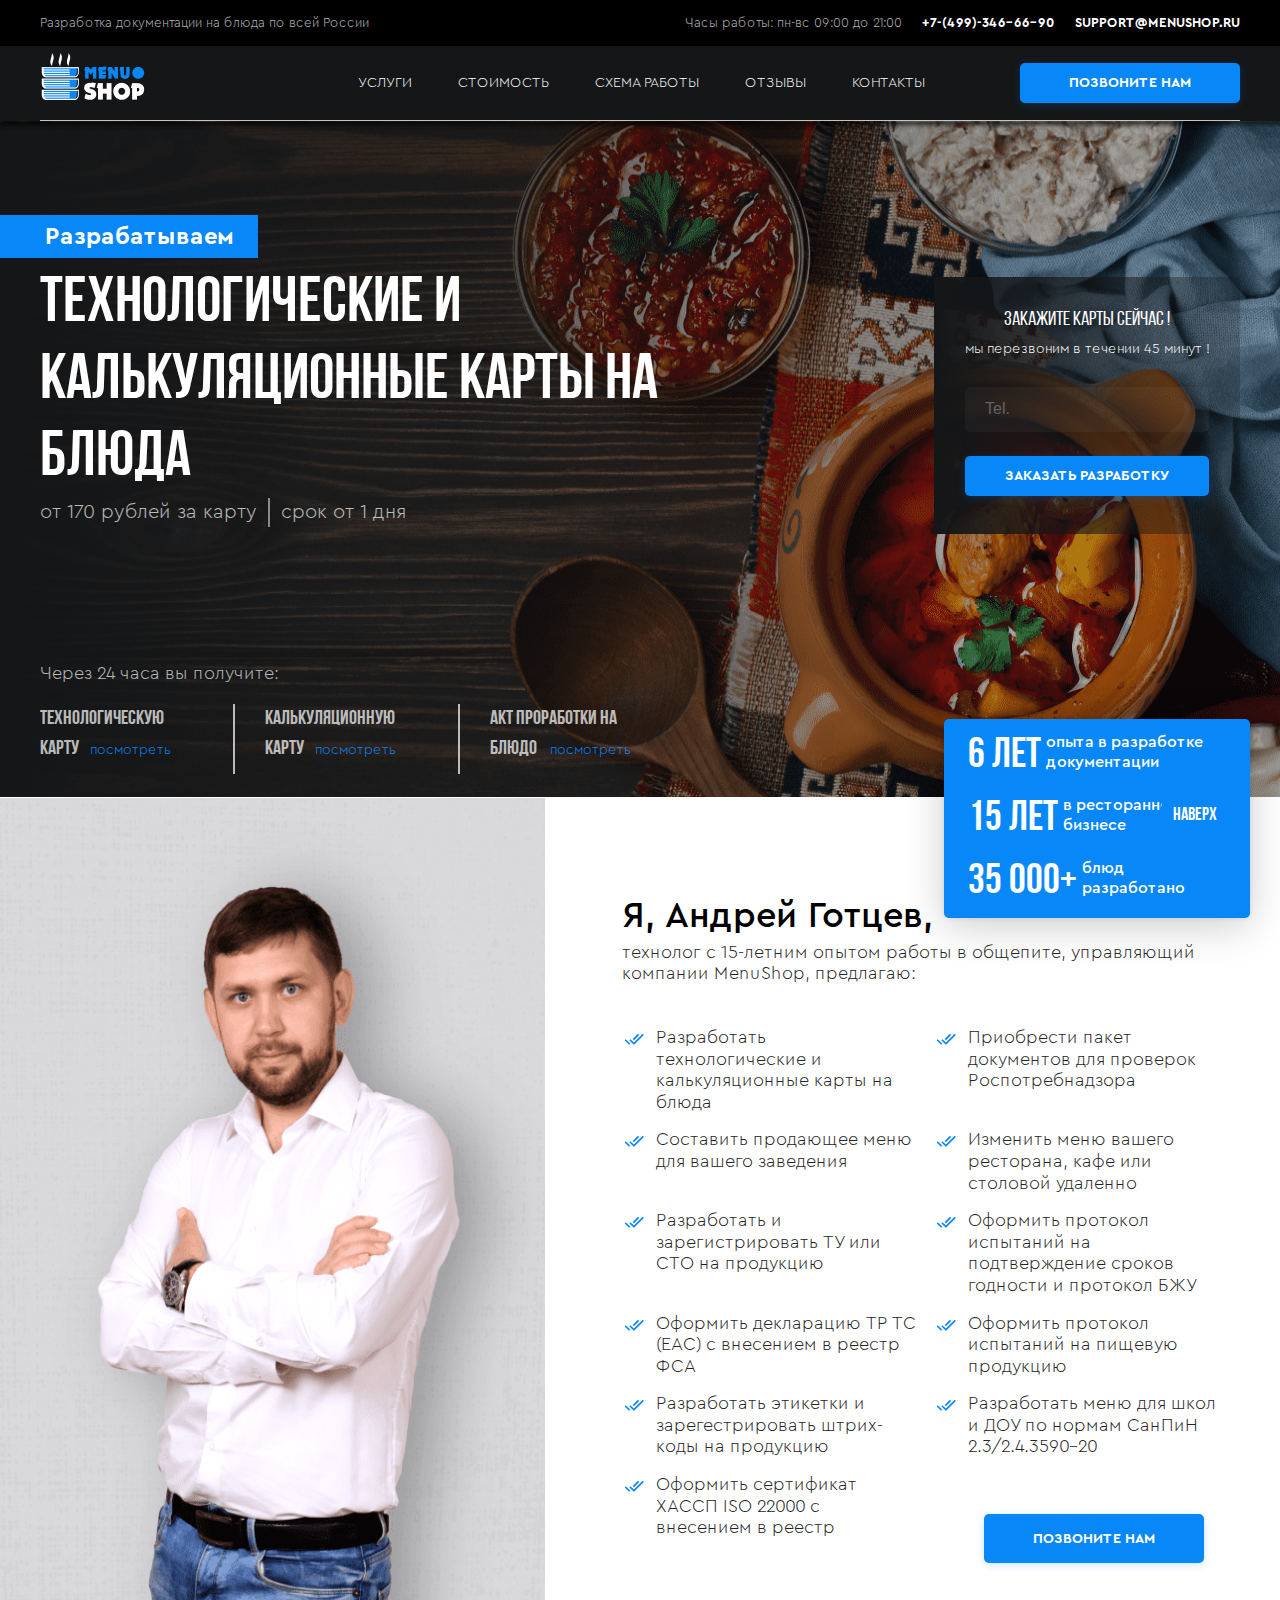
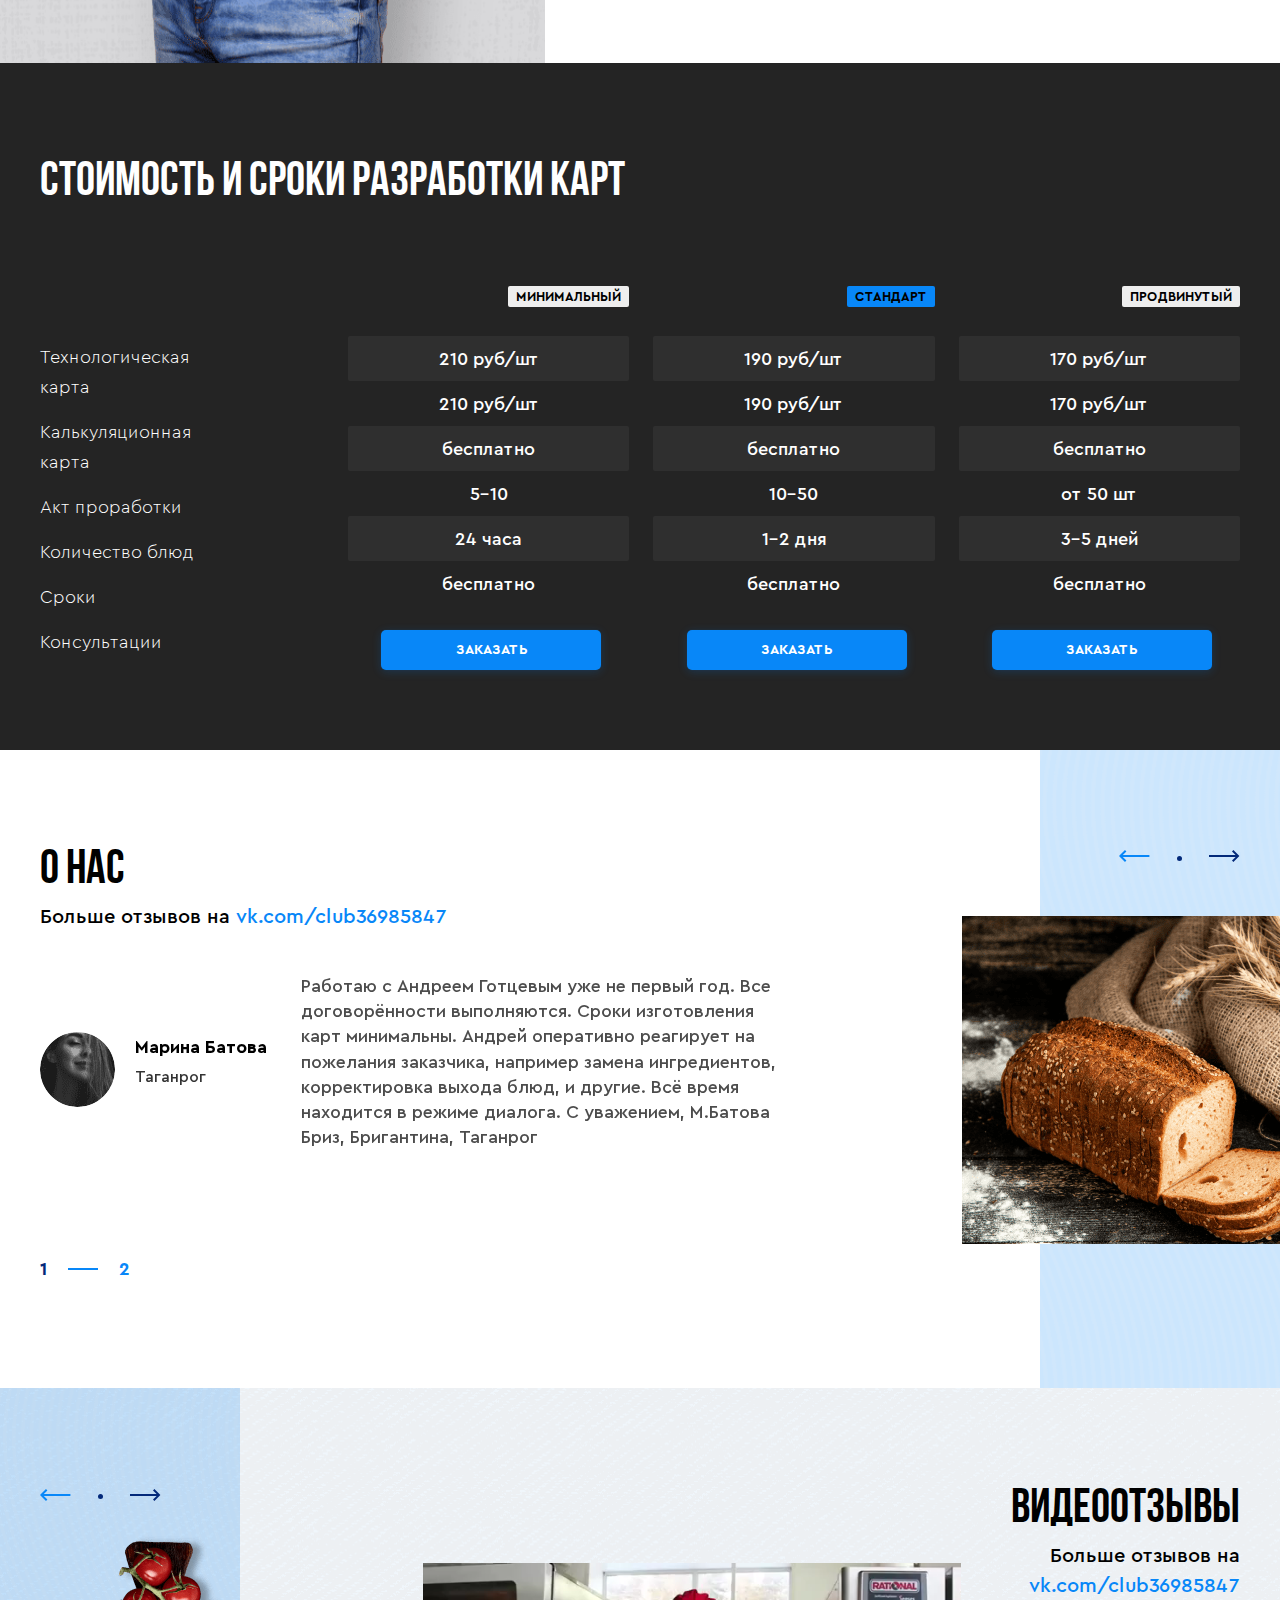
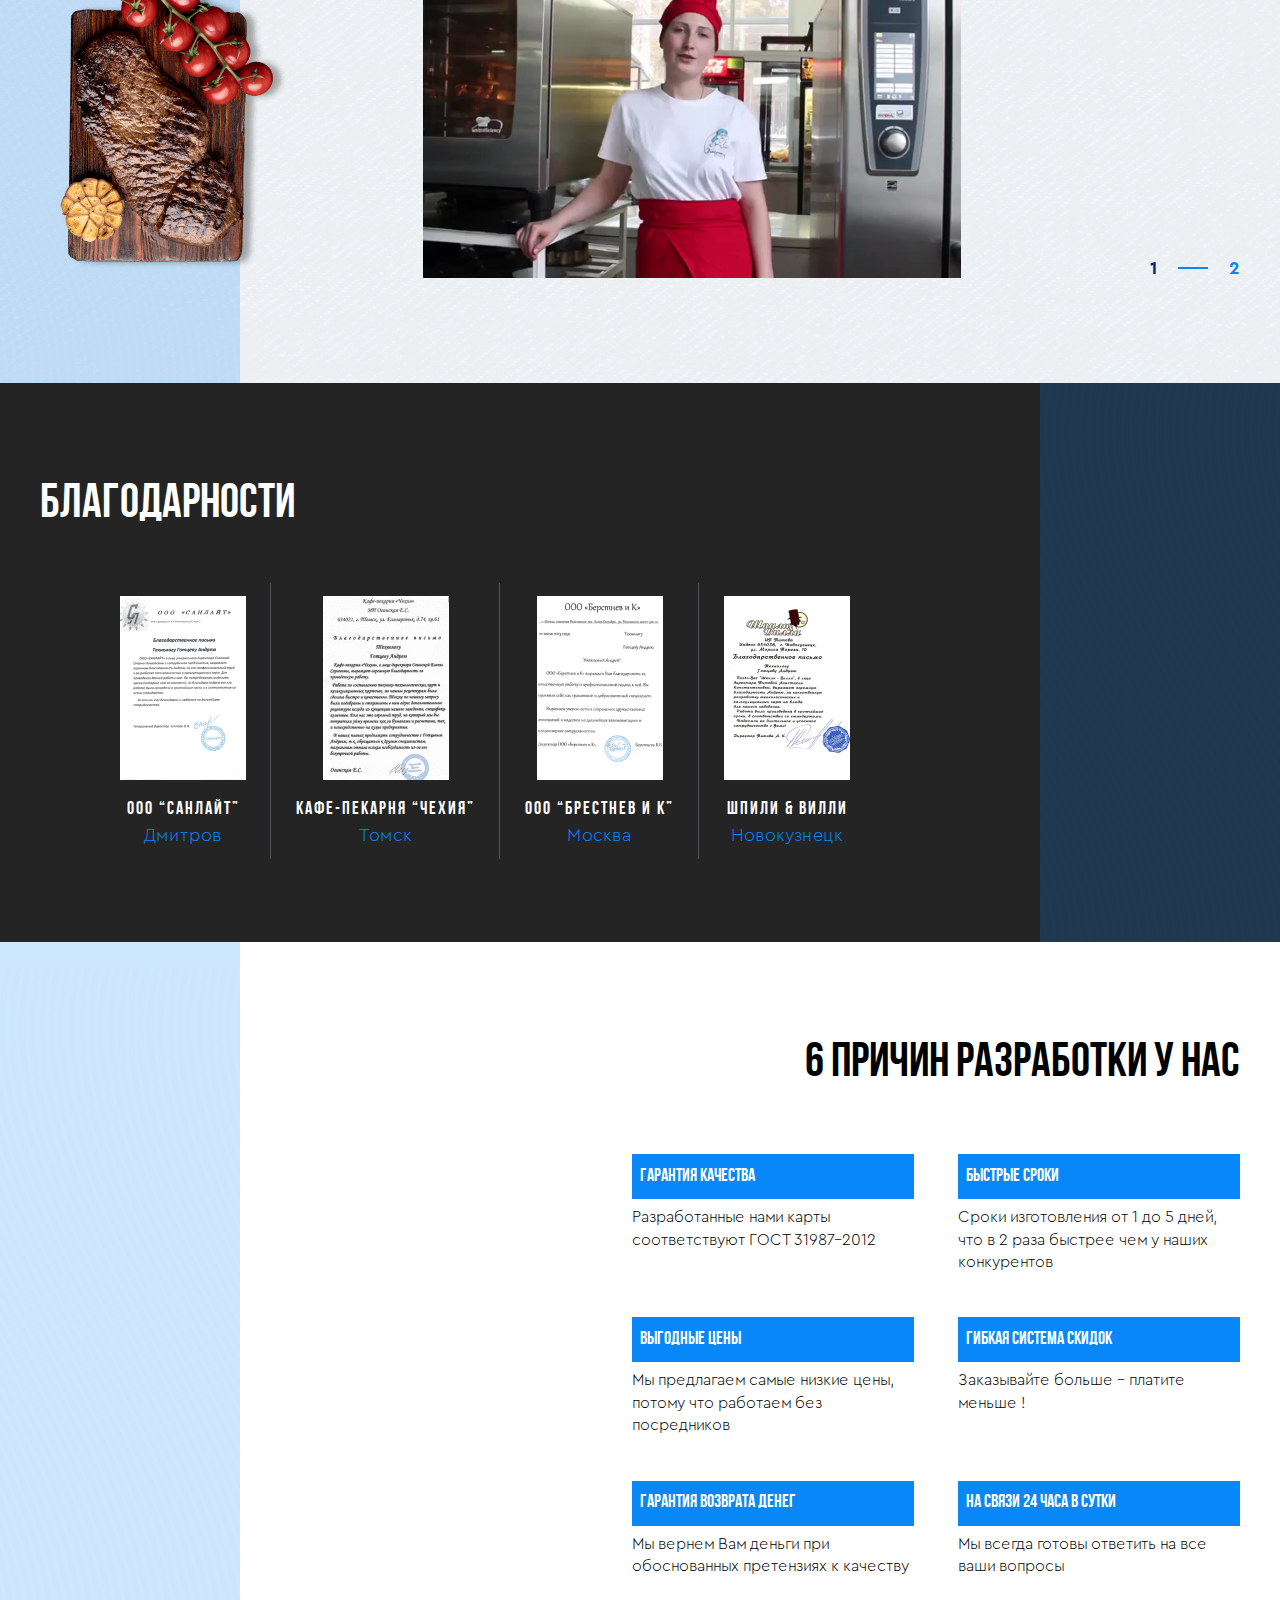
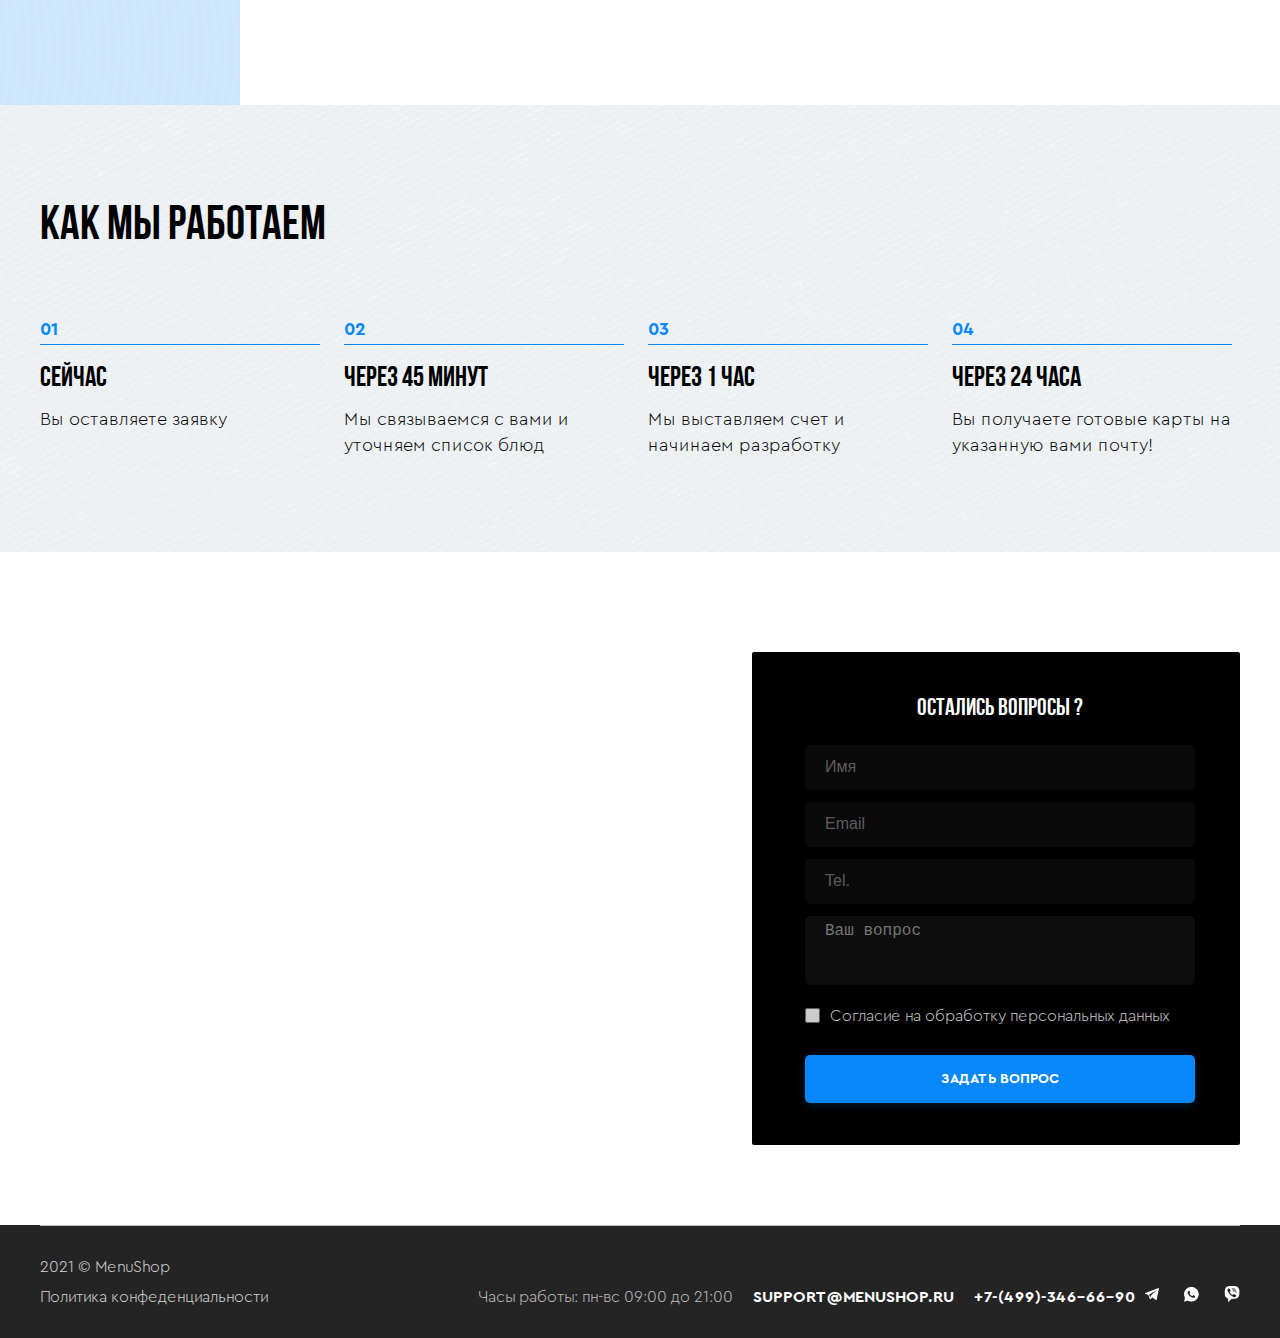
==== index.html @ faefe536 "dops_+6" ====
<!DOCTYPE html>
<html>

<head>
  <meta charset="UTF-8">
  <meta name="format-detection" content="telephone=no">
  <meta name="apple-mobile-web-app-capable" content="yes">
  <meta name="apple-mobile-web-app-status-bar-style" content="black">
  <meta name="viewport" content="width=device-width, initial-scale=1, viewport-fit=cover">
  <meta http-equiv="X-UA-Compatible" content="ie=edge">
  <meta http-equiv="Content-type" content="text/html;charset=UTF-8">
  <meta name="description" content="Закажите разработку технологических и калькуляционных карт на блюда. От 170 рублей за карту. Срок от 1 дня.">
  <meta name="keywords" content="технологические карты блюд, калькуляционные карты блюд, акт контрольной проработки блюда">
  <meta name="generator" content="2015.0.2.310">
  <link rel="shortcut icon" href="img/разработка-технологических-и-калькуляционных-карт-на-блюда-по-всей-россии-favicon.ico">
  <title>Разработка технологических и калькуляционных карт на блюда по всей России</title>
  <link rel="stylesheet" href="css/libs.css">
  <link rel="stylesheet" href="css/style.css">
  <title></title>
</head>

<body>
  <header id="top">
    <div class="header-top">
      <div class="container">
        <div class="header-top__item">
          <p>Разработка документации на блюда по всей России</p>
        </div>
        <div class="header-top__item">
          <p class="dops">Часы работы: <span>пн-вс 09:00 до 21:00</span>
          </p>
          <a class="tell" href="tel:+74993466690">+7-(499)-346-66-90</a>
          <a class="mail" href="mailto:support@menushop.ru">support@menushop.ru</a>
        </div>
      </div>
    </div>
    <div class="header-bottom">
      <div class="container">
        <a class="logo" href="index.html">
          <img src="img/1440/logo.png" alt="">
        </a>
        <div class="header__menu">
          <input type="checkbox" id="menu-bar">
          <label class="main-menu-btn-icon" for="menu-bar"></label>
          <nav class="navbar">
            <ul>
              <li>
                <a href="#services">услуги</a>
              </li>
              <li>
                <a href="#stoimost">стоимость</a>
              </li>
              <li>
                <a href="#shema_raboti">схема работы</a>
              </li>
              <li>
                <a href="#otziv">отзывы</a>
              </li>
              <li>
                <a href="#contact">контакты</a>
              </li>
            </ul>
          </nav>
        </div>
        <p class="dops-mobile">Часы работы: <span>пн-вс 09:00 до 21:00</span>
        </p>
        <a class="btn" href="#text-popup_1" id="pop_1">позвоните нам</a>
      </div>
    </div>
  </header>
  <main class="page-container">
    <a class="btn-top" href="#top">Наверх</a>
    <div class="white-popup mfp-hide" id="text-popup_1">
      <h2>МЫ скоро СВЯЖЕМСЯ В ВАМИ ПО ВАШЕМУ ЗАКАЗУ</h2>
      <form method="post" id="ajax_form" action="">
        <input type="text" placeholder="Имя" required name="name">
        <input type="text" placeholder="Email" required name="email">
        <input type="text" placeholder="Tel." required name="tell">
        <div class="round">
          <input type="checkbox" id="checkbox_1" required />
          <label for="checkbox_1">Согласие на обработку персональных данных</label>
        </div>
        <button class="btn-mail" id="pop_6" href="#text-popup_2" type="submit">Подтвердить заказ</button>
        <div id="result_form"></div> 
      </form>
    </div>
    <div class="white-popup mfp-hide" id="text-popup_2">
      <h2>СПАСИБО ЗА ВАШУ ЗАЯВКУ!</h2>
    </div>
    <section class="main">
      <img class="absol desk" loading="lazy" src="img/1440/BG_main_banner_1.png" alt="">
      <img class="absol desk_1" loading="lazy" src="img/1280/BG main banner.png" alt="">
      <img class="absol ipad" loading="lazy" src="img/1000/BG main banner.png" alt="">
      <img class="absol ipad_1" loading="lazy" src="img/768/BG main banner.png" alt="">
      <img class="absol mob" loading="lazy" src="img/410/BG main banner.png" alt="">
      <img class="absol mob_1" loading="lazy" src="img/320/BG main banner.png" alt="">
      <div class="dop-block--absol">
        <p>6 лет<span>опыта в разработке
            <br>документации
          </span>
        </p>
        <p>15 лет<span>в ресторанном
            <br>бизнесе
          </span>
        </p>
        <p>35 000+<span>блюд
            <br>разработано
          </span>
        </p>
      </div>
      <a class="btn btn-absol" href="#text-popup_1" id="pop_7">Заказать карты</a>
      <div class="dop-title">Разрабатываем</div>
      <div class="container">
        <div class="flex">
          <div class="flex__item-one">
            <h1>Технологические и калькуляционные карты на блюда</h1>
            <p>от 170 рублей за карту<span></span>срок от 1 дня</p>
          </div>
          <div class="flex__item-two">
            <h4>Закажите карты сейчас !</h4>
            <p>мы перезвоним в течении 45 минут !</p>
            <form action="" id="pop_form">
              <input type="text" placeholder="Tel." name="tell">
              <button class="btn" type="submit">ЗАКАЗАТЬ РАЗРАБОТКУ</button>
            </form>
          </div>
        </div>
        <div class="main-block">
          <p>Через 24 часа вы получите:</p>
          <div class="flex">
            <div class="flex__item">
              <h3>Технологическую карту</h3>
              <a href="#">посмотреть</a>
            </div>
            <div class="flex__item">
              <h3>Калькуляционную карту</h3>
              <a href="#">посмотреть</a>
            </div>
            <div class="flex__item">
              <h3>Акт проработки на блюдо</h3>
              <a href="#">посмотреть</a>
            </div>
          </div>
        </div>
      </div>
    </section>
    <section class="people">
      <img class="desk" loading="lazy" src="img/1440/image_andrey.png" alt="">
      <img class="desk_1" loading="lazy" src="img/1280/image andrey.png" alt="">
      <img class="ipad" loading="lazy" src="img/1000/image andrey.png" alt="">
      <img class="ipad_1" loading="lazy" src="img/768/image andrey.png" alt="">
      <img class="mob" loading="lazy" src="img/410/andrey.png" alt="">
      <img class="mob_1" loading="lazy" src="img/320/andrey.png" alt="">
      <div class="people__block">
        <h2>Я, Андрей Готцев,</h2>
        <p>технолог с 15-летним опытом работы в общепите, управляющий компании MenuShop, предлагаю:</p>
        <div class="people__wrap">
          <p>
            <svg width="24" height="24" viewBox="0 0 24 24" fill="none" xmlns="http://www.w3.org/2000/svg">
              <path d="M16.6363 7.25342C16.3082 6.92535 15.7783 6.92535 15.4502 7.25342L10.7059 11.9977L11.892 13.1838L16.6363 8.43109C16.956 8.11143 16.956 7.57307 16.6363 7.25342ZM20.203 7.24501L11.892 15.556L8.96464 12.637C8.63658 12.309 8.10663 12.309 7.77856 12.637C7.4505 12.9651 7.4505 13.4951 7.77856 13.8231L11.2947 17.3393C11.6228 17.6674 12.1528 17.6674 12.4808 17.3393L21.389 8.4395C21.7171 8.11143 21.7171 7.58148 21.389 7.25342H21.3806C21.061 6.91694 20.531 6.91694 20.203 7.24501ZM3.02583 13.8315L6.54201 17.3477C6.87008 17.6758 7.40003 17.6758 7.72809 17.3477L8.31693 16.7589L4.21191 12.637C3.88385 12.309 3.3539 12.309 3.02583 12.637C2.69777 12.9651 2.69777 13.5035 3.02583 13.8315Z" fill="#0887F8" />
            </svg> Разработать технологические и калькуляционные карты на блюда
          </p>
          <p>
            <svg width="24" height="24" viewBox="0 0 24 24" fill="none" xmlns="http://www.w3.org/2000/svg">
              <path d="M16.6363 7.25342C16.3082 6.92535 15.7783 6.92535 15.4502 7.25342L10.7059 11.9977L11.892 13.1838L16.6363 8.43109C16.956 8.11143 16.956 7.57307 16.6363 7.25342ZM20.203 7.24501L11.892 15.556L8.96464 12.637C8.63658 12.309 8.10663 12.309 7.77856 12.637C7.4505 12.9651 7.4505 13.4951 7.77856 13.8231L11.2947 17.3393C11.6228 17.6674 12.1528 17.6674 12.4808 17.3393L21.389 8.4395C21.7171 8.11143 21.7171 7.58148 21.389 7.25342H21.3806C21.061 6.91694 20.531 6.91694 20.203 7.24501ZM3.02583 13.8315L6.54201 17.3477C6.87008 17.6758 7.40003 17.6758 7.72809 17.3477L8.31693 16.7589L4.21191 12.637C3.88385 12.309 3.3539 12.309 3.02583 12.637C2.69777 12.9651 2.69777 13.5035 3.02583 13.8315Z" fill="#0887F8" />
            </svg> Приобрести пакет документов для проверок Роспотребнадзора
          </p>
          <p>
            <svg width="24" height="24" viewBox="0 0 24 24" fill="none" xmlns="http://www.w3.org/2000/svg">
              <path d="M16.6363 7.25342C16.3082 6.92535 15.7783 6.92535 15.4502 7.25342L10.7059 11.9977L11.892 13.1838L16.6363 8.43109C16.956 8.11143 16.956 7.57307 16.6363 7.25342ZM20.203 7.24501L11.892 15.556L8.96464 12.637C8.63658 12.309 8.10663 12.309 7.77856 12.637C7.4505 12.9651 7.4505 13.4951 7.77856 13.8231L11.2947 17.3393C11.6228 17.6674 12.1528 17.6674 12.4808 17.3393L21.389 8.4395C21.7171 8.11143 21.7171 7.58148 21.389 7.25342H21.3806C21.061 6.91694 20.531 6.91694 20.203 7.24501ZM3.02583 13.8315L6.54201 17.3477C6.87008 17.6758 7.40003 17.6758 7.72809 17.3477L8.31693 16.7589L4.21191 12.637C3.88385 12.309 3.3539 12.309 3.02583 12.637C2.69777 12.9651 2.69777 13.5035 3.02583 13.8315Z" fill="#0887F8" />
            </svg> Составить продающее меню для вашего заведения
          </p>
          <p>
            <svg width="24" height="24" viewBox="0 0 24 24" fill="none" xmlns="http://www.w3.org/2000/svg">
              <path d="M16.6363 7.25342C16.3082 6.92535 15.7783 6.92535 15.4502 7.25342L10.7059 11.9977L11.892 13.1838L16.6363 8.43109C16.956 8.11143 16.956 7.57307 16.6363 7.25342ZM20.203 7.24501L11.892 15.556L8.96464 12.637C8.63658 12.309 8.10663 12.309 7.77856 12.637C7.4505 12.9651 7.4505 13.4951 7.77856 13.8231L11.2947 17.3393C11.6228 17.6674 12.1528 17.6674 12.4808 17.3393L21.389 8.4395C21.7171 8.11143 21.7171 7.58148 21.389 7.25342H21.3806C21.061 6.91694 20.531 6.91694 20.203 7.24501ZM3.02583 13.8315L6.54201 17.3477C6.87008 17.6758 7.40003 17.6758 7.72809 17.3477L8.31693 16.7589L4.21191 12.637C3.88385 12.309 3.3539 12.309 3.02583 12.637C2.69777 12.9651 2.69777 13.5035 3.02583 13.8315Z" fill="#0887F8" />
            </svg> Изменить меню вашего ресторана, кафе или столовой удаленно
          </p>
          <p>
            <svg width="24" height="24" viewBox="0 0 24 24" fill="none" xmlns="http://www.w3.org/2000/svg">
              <path d="M16.6363 7.25342C16.3082 6.92535 15.7783 6.92535 15.4502 7.25342L10.7059 11.9977L11.892 13.1838L16.6363 8.43109C16.956 8.11143 16.956 7.57307 16.6363 7.25342ZM20.203 7.24501L11.892 15.556L8.96464 12.637C8.63658 12.309 8.10663 12.309 7.77856 12.637C7.4505 12.9651 7.4505 13.4951 7.77856 13.8231L11.2947 17.3393C11.6228 17.6674 12.1528 17.6674 12.4808 17.3393L21.389 8.4395C21.7171 8.11143 21.7171 7.58148 21.389 7.25342H21.3806C21.061 6.91694 20.531 6.91694 20.203 7.24501ZM3.02583 13.8315L6.54201 17.3477C6.87008 17.6758 7.40003 17.6758 7.72809 17.3477L8.31693 16.7589L4.21191 12.637C3.88385 12.309 3.3539 12.309 3.02583 12.637C2.69777 12.9651 2.69777 13.5035 3.02583 13.8315Z" fill="#0887F8" />
            </svg> Разработать и зарегистрировать ТУ или СТО на продукцию
          </p>
          <p>
            <svg width="24" height="24" viewBox="0 0 24 24" fill="none" xmlns="http://www.w3.org/2000/svg">
              <path d="M16.6363 7.25342C16.3082 6.92535 15.7783 6.92535 15.4502 7.25342L10.7059 11.9977L11.892 13.1838L16.6363 8.43109C16.956 8.11143 16.956 7.57307 16.6363 7.25342ZM20.203 7.24501L11.892 15.556L8.96464 12.637C8.63658 12.309 8.10663 12.309 7.77856 12.637C7.4505 12.9651 7.4505 13.4951 7.77856 13.8231L11.2947 17.3393C11.6228 17.6674 12.1528 17.6674 12.4808 17.3393L21.389 8.4395C21.7171 8.11143 21.7171 7.58148 21.389 7.25342H21.3806C21.061 6.91694 20.531 6.91694 20.203 7.24501ZM3.02583 13.8315L6.54201 17.3477C6.87008 17.6758 7.40003 17.6758 7.72809 17.3477L8.31693 16.7589L4.21191 12.637C3.88385 12.309 3.3539 12.309 3.02583 12.637C2.69777 12.9651 2.69777 13.5035 3.02583 13.8315Z" fill="#0887F8" />
            </svg> Оформить протокол испытаний на подтверждение сроков годности и протокол БЖУ
          </p>
          <p>
            <svg width="24" height="24" viewBox="0 0 24 24" fill="none" xmlns="http://www.w3.org/2000/svg">
              <path d="M16.6363 7.25342C16.3082 6.92535 15.7783 6.92535 15.4502 7.25342L10.7059 11.9977L11.892 13.1838L16.6363 8.43109C16.956 8.11143 16.956 7.57307 16.6363 7.25342ZM20.203 7.24501L11.892 15.556L8.96464 12.637C8.63658 12.309 8.10663 12.309 7.77856 12.637C7.4505 12.9651 7.4505 13.4951 7.77856 13.8231L11.2947 17.3393C11.6228 17.6674 12.1528 17.6674 12.4808 17.3393L21.389 8.4395C21.7171 8.11143 21.7171 7.58148 21.389 7.25342H21.3806C21.061 6.91694 20.531 6.91694 20.203 7.24501ZM3.02583 13.8315L6.54201 17.3477C6.87008 17.6758 7.40003 17.6758 7.72809 17.3477L8.31693 16.7589L4.21191 12.637C3.88385 12.309 3.3539 12.309 3.02583 12.637C2.69777 12.9651 2.69777 13.5035 3.02583 13.8315Z" fill="#0887F8" />
            </svg> Оформить декларацию ТР ТС (ЕАС) с внесением в реестр ФСА
          </p>
          <p>
            <svg width="24" height="24" viewBox="0 0 24 24" fill="none" xmlns="http://www.w3.org/2000/svg">
              <path d="M16.6363 7.25342C16.3082 6.92535 15.7783 6.92535 15.4502 7.25342L10.7059 11.9977L11.892 13.1838L16.6363 8.43109C16.956 8.11143 16.956 7.57307 16.6363 7.25342ZM20.203 7.24501L11.892 15.556L8.96464 12.637C8.63658 12.309 8.10663 12.309 7.77856 12.637C7.4505 12.9651 7.4505 13.4951 7.77856 13.8231L11.2947 17.3393C11.6228 17.6674 12.1528 17.6674 12.4808 17.3393L21.389 8.4395C21.7171 8.11143 21.7171 7.58148 21.389 7.25342H21.3806C21.061 6.91694 20.531 6.91694 20.203 7.24501ZM3.02583 13.8315L6.54201 17.3477C6.87008 17.6758 7.40003 17.6758 7.72809 17.3477L8.31693 16.7589L4.21191 12.637C3.88385 12.309 3.3539 12.309 3.02583 12.637C2.69777 12.9651 2.69777 13.5035 3.02583 13.8315Z" fill="#0887F8" />
            </svg> Оформить протокол испытаний на пищевую продукцию
          </p>
          <p>
            <svg width="24" height="24" viewBox="0 0 24 24" fill="none" xmlns="http://www.w3.org/2000/svg">
              <path d="M16.6363 7.25342C16.3082 6.92535 15.7783 6.92535 15.4502 7.25342L10.7059 11.9977L11.892 13.1838L16.6363 8.43109C16.956 8.11143 16.956 7.57307 16.6363 7.25342ZM20.203 7.24501L11.892 15.556L8.96464 12.637C8.63658 12.309 8.10663 12.309 7.77856 12.637C7.4505 12.9651 7.4505 13.4951 7.77856 13.8231L11.2947 17.3393C11.6228 17.6674 12.1528 17.6674 12.4808 17.3393L21.389 8.4395C21.7171 8.11143 21.7171 7.58148 21.389 7.25342H21.3806C21.061 6.91694 20.531 6.91694 20.203 7.24501ZM3.02583 13.8315L6.54201 17.3477C6.87008 17.6758 7.40003 17.6758 7.72809 17.3477L8.31693 16.7589L4.21191 12.637C3.88385 12.309 3.3539 12.309 3.02583 12.637C2.69777 12.9651 2.69777 13.5035 3.02583 13.8315Z" fill="#0887F8" />
            </svg> Разработать этикетки и зарегестрировать штрих-коды на продукцию
          </p>
          <p>
            <svg width="24" height="24" viewBox="0 0 24 24" fill="none" xmlns="http://www.w3.org/2000/svg">
              <path d="M16.6363 7.25342C16.3082 6.92535 15.7783 6.92535 15.4502 7.25342L10.7059 11.9977L11.892 13.1838L16.6363 8.43109C16.956 8.11143 16.956 7.57307 16.6363 7.25342ZM20.203 7.24501L11.892 15.556L8.96464 12.637C8.63658 12.309 8.10663 12.309 7.77856 12.637C7.4505 12.9651 7.4505 13.4951 7.77856 13.8231L11.2947 17.3393C11.6228 17.6674 12.1528 17.6674 12.4808 17.3393L21.389 8.4395C21.7171 8.11143 21.7171 7.58148 21.389 7.25342H21.3806C21.061 6.91694 20.531 6.91694 20.203 7.24501ZM3.02583 13.8315L6.54201 17.3477C6.87008 17.6758 7.40003 17.6758 7.72809 17.3477L8.31693 16.7589L4.21191 12.637C3.88385 12.309 3.3539 12.309 3.02583 12.637C2.69777 12.9651 2.69777 13.5035 3.02583 13.8315Z" fill="#0887F8" />
            </svg> Разработать меню для школ и ДОУ по нормам СанПиН 2.3/2.4.3590-20
          </p>
          <p>
            <svg width="24" height="24" viewBox="0 0 24 24" fill="none" xmlns="http://www.w3.org/2000/svg">
              <path d="M16.6363 7.25342C16.3082 6.92535 15.7783 6.92535 15.4502 7.25342L10.7059 11.9977L11.892 13.1838L16.6363 8.43109C16.956 8.11143 16.956 7.57307 16.6363 7.25342ZM20.203 7.24501L11.892 15.556L8.96464 12.637C8.63658 12.309 8.10663 12.309 7.77856 12.637C7.4505 12.9651 7.4505 13.4951 7.77856 13.8231L11.2947 17.3393C11.6228 17.6674 12.1528 17.6674 12.4808 17.3393L21.389 8.4395C21.7171 8.11143 21.7171 7.58148 21.389 7.25342H21.3806C21.061 6.91694 20.531 6.91694 20.203 7.24501ZM3.02583 13.8315L6.54201 17.3477C6.87008 17.6758 7.40003 17.6758 7.72809 17.3477L8.31693 16.7589L4.21191 12.637C3.88385 12.309 3.3539 12.309 3.02583 12.637C2.69777 12.9651 2.69777 13.5035 3.02583 13.8315Z" fill="#0887F8" />
            </svg> Оформить сертификат ХАССП ISO 22000 с внесением в реестр
          </p>
          <a class="btn" href="#text-popup_1" id="pop_2">позвоните нам</a>
        </div>
      </div>
    </section>
    <section class="price" id="stoimost">
      <div class="container">
        <h2>Стоимость и сроки разработки карт</h2>
        <div class="price-block">
          <div class="price-block__item">
            <p>Технологическая карта</p>
            <p>Калькуляционная карта</p>
            <p>Акт проработки</p>
            <p>Количество блюд</p>
            <p>Сроки</p>
            <p>Консультации</p>
          </div>
          <div class="flex">
            <div class="flex__item">
              <span>минимальный</span>
              <p>210 руб/шт</p>
              <p>210 руб/шт</p>
              <p>бесплатно</p>
              <p>5-10</p>
              <p>24 часа</p>
              <p>бесплатно</p>
              <a class="btn" href="#text-popup_1" id="pop_3">заказать</a>
            </div>
            <div class="flex__item">
              <span>стандарт</span>
              <p>190 руб/шт</p>
              <p>190 руб/шт</p>
              <p>бесплатно</p>
              <p>10-50</p>
              <p>1-2 дня</p>
              <p>бесплатно</p>
              <a class="btn" href="#text-popup_1" id="pop_4">заказать</a>
            </div>
            <div class="flex__item">
              <span>продвинутый</span>
              <p>170 руб/шт</p>
              <p>170 руб/шт</p>
              <p>бесплатно</p>
              <p>от 50 шт</p>
              <p>3-5 дней</p>
              <p>бесплатно</p>
              <a class="btn" href="#text-popup_1" id="pop_5">заказать</a>
            </div>
          </div>
          <div class="slick-three mobile-slider">
            <div class="flex__item">
              <span>минимальный</span>
              <p>210 руб/шт</p>
              <p>210 руб/шт</p>
              <p>бесплатно</p>
              <p>5-10</p>
              <p>24 часа</p>
              <p>бесплатно</p>
              <a class="btn" href="#text-popup_1" id="pop_8">заказать</a>
            </div>
            <div class="flex__item">
              <span>стандарт</span>
              <p>190 руб/шт</p>
              <p>190 руб/шт</p>
              <p>бесплатно</p>
              <p>10-50</p>
              <p>1-2 дня</p>
              <p>бесплатно</p>
              <a class="btn" href="#text-popup_1" id="pop_9">заказать</a>
            </div>
            <div class="flex__item">
              <span>продвинутый</span>
              <p>170 руб/шт</p>
              <p>170 руб/шт</p>
              <p>бесплатно</p>
              <p>от 50 шт</p>
              <p>3-5 дней</p>
              <p>бесплатно</p>
              <a class="btn" href="#text-popup_1" id="pop_10">заказать</a>
            </div>
          </div>
          <div class="slick-arrow--slick-three">
            <div class="arrow_prev--3">
              <svg width="31" height="12" viewBox="0 0 31 12" fill="none" xmlns="http://www.w3.org/2000/svg">
                <path fill-rule="evenodd" clip-rule="evenodd" d="M7.3999 1.4L5.9999 0L-9.72748e-05 6L5.9999 12L7.3999 10.6L3.7999 7H30.3999V5H3.7999L7.3999 1.4Z" fill="#0887F8" />
              </svg>
            </div>
            <div class="cirle"></div>
            <div class="arrow_next--3">
              <svg width="31" height="12" viewBox="0 0 31 12" fill="none" xmlns="http://www.w3.org/2000/svg">
                <path fill-rule="evenodd" clip-rule="evenodd" d="M23 1.4L24.4 0L30.4 6L24.4 12L23 10.6L26.6 7H0V5H26.6L23 1.4Z" fill="#03297A" />
              </svg>
            </div>
          </div>
        </div>
      </div>
    </section>
    <section class="us" id="otziv">
      <div class="us-absol__block"></div>
      <img class="absol desk" loading="lazy" src="img/1440/white-bread-sliced-bread-with-seeds-wheat-and-flour-on-table 1.png" alt="">
      <img class="absol desk_1" loading="lazy" src="img/1280/white-bread-sliced-bread-with-seeds-wheat-and-flour-on-table 1.png" alt="">
      <img class="absol ipad" loading="lazy" src="img/1000/white-bread-sliced-bread-with-seeds-wheat-and-flour-on-table 1.png" alt="">
      <img class="absol ipad_1" loading="lazy" src="img/768/white-bread-sliced-bread-with-seeds-wheat-and-flour-on-table 1.png" alt="">
      <img class="absol mob" loading="lazy" src="img/410/white-bread-sliced-bread-with-seeds-wheat-and-flour-on-table 1.png" alt="">
      <img class="absol mob_1" loading="lazy" src="img/320/white-bread-sliced-bread-with-seeds-wheat-and-flour-on-table 1.png" alt="">
      <div class="container">
        <h2>О нас</h2>
        <p>Больше отзывов на <a href="https://vk.com/club36985847" target="_blank">vk.com/club36985847</a>
        </p>
        <div class="slick-one">
          <div class="slide">
            <div class="dop__block">
              <img src="img/1440/rews.png" alt="">
              <div class="block__text">
                <h5>Марина Батова</h5>
                <p>Таганрог</p>
              </div>
            </div>
            <p>Работаю с Андреем Готцевым уже не первый год. Все договорённости выполняются. Сроки изготовления карт минимальны. Андрей оперативно реагирует на пожелания заказчика, например замена ингредиентов, корректировка выхода блюд, и другие. Всё время находится в режиме диалога. С уважением, М.Батова Бриз, Бригантина, Таганрог</p>
          </div>
          <div class="slide">
            <div class="dop__block">
              <img src="img/1440/rews.png" alt="">
              <div class="block__text">
                <h5>Марина Батова</h5>
                <p>Таганрог</p>
              </div>
            </div>
            <p>2Работаю с Андреем Готцевым уже не первый год. Все договорённости выполняются. Сроки изготовления карт минимальны. Андрей оперативно реагирует на пожелания заказчика, например замена ингредиентов, корректировка выхода блюд, и другие. Всё время находится в режиме диалога. С уважением, М.Батова Бриз, Бригантина, Таганрог</p>
          </div>
        </div>
        <div class="slick-dots--slick-one">
          <span class="index-slider">1</span>
          <span class="drob"></span>
          <span class="all-slider">6</span>
        </div>
        <div class="slick-arrow--slick-one">
          <div class="arrow_prev--1">
            <svg width="31" height="12" viewBox="0 0 31 12" fill="none" xmlns="http://www.w3.org/2000/svg">
              <path fill-rule="evenodd" clip-rule="evenodd" d="M7.3999 1.4L5.9999 0L-9.72748e-05 6L5.9999 12L7.3999 10.6L3.7999 7H30.3999V5H3.7999L7.3999 1.4Z" fill="#0887F8" />
            </svg>
          </div>
          <div class="cirle"></div>
          <div class="arrow_next--1">
            <svg width="31" height="12" viewBox="0 0 31 12" fill="none" xmlns="http://www.w3.org/2000/svg">
              <path fill-rule="evenodd" clip-rule="evenodd" d="M23 1.4L24.4 0L30.4 6L24.4 12L23 10.6L26.6 7H0V5H26.6L23 1.4Z" fill="#03297A" />
            </svg>
          </div>
        </div>
      </div>
    </section>
    <section class="videoreview">
      <div class="videoreview-absol__block"></div>
      <img class="absol desk" loading="lazy" src="img/1440/image_video.png" alt="">
      <img class="absol desk_1" loading="lazy" src="img/1280/image_video.png" alt="">
      <img class="absol ipad" loading="lazy" src="img/1000/image_video.png" alt="">
      <img class="absol ipad_1" loading="lazy" src="img/768/image_video.png" alt="">
      <img class="absol mob" loading="lazy" src="img/410/image_video.png" alt="">
      <img class="absol mob_1" loading="lazy" src="img/320/image_video.png" alt="">
      <div class="container">
        <div class="slick-two">
          <div class="slide">
            <video width="560" height="315" id="video" preload="auto" loop="true" loading="lazy">
              <source src="img/videoplayback.mp4" type="video/mp4">
            </video>
          </div>
          <div class="slide">
            <video width="560" height="315" id="video" preload="auto" loop="true" loading="lazy">
              <source src="img/videoplayback_1.mp4" type="video/mp4">
            </video>
          </div>
        </div>
        <div class="videoreview__item">
          <h2>Видеоотзывы</h2>
          <p>Больше отзывов на</p>
          <a href="https://vk.com/club36985847" target="_blank">vk.com/club36985847</a>
        </div>
        <div class="slick-dots--slick-two">
          <span class="index-slider__1">1</span>
          <span class="drob"></span>
          <span class="all-slider__1">6</span>
        </div>
        <div class="slick-arrow--slick-two">
          <div class="arrow_prev--2">
            <svg width="31" height="12" viewBox="0 0 31 12" fill="none" xmlns="http://www.w3.org/2000/svg">
              <path fill-rule="evenodd" clip-rule="evenodd" d="M7.3999 1.4L5.9999 0L-9.72748e-05 6L5.9999 12L7.3999 10.6L3.7999 7H30.3999V5H3.7999L7.3999 1.4Z" fill="#0887F8" />
            </svg>
          </div>
          <div class="cirle"></div>
          <div class="arrow_next--2">
            <svg width="31" height="12" viewBox="0 0 31 12" fill="none" xmlns="http://www.w3.org/2000/svg">
              <path fill-rule="evenodd" clip-rule="evenodd" d="M23 1.4L24.4 0L30.4 6L24.4 12L23 10.6L26.6 7H0V5H26.6L23 1.4Z" fill="#03297A" />
            </svg>
          </div>
        </div>
      </div>
    </section>
    <section class="acknowledgments">
      <div class="acknowledgments-absol__block"></div>
      <img class="absol desk" loading="lazy" src="img/1440/raw-set-beef-steaks-on-over-meat-butcher-knife-with-spices-dark-background-close-up-vertical-image-place-for-text 1.png" alt="">
      <img class="absol desk_1" loading="lazy" src="img/1280/raw-set-beef-steaks-on-over-meat-butcher-knife-with-spices-dark-background-close-up-vertical-image-place-for-text 1.png" alt="">
      <img class="absol ipad" loading="lazy" src="img/1000/raw-set-beef-steaks-on-over-meat-butcher-knife-with-spices-dark-background-close-up-vertical-image-place-for-text 1.png" alt="">
      <img class="absol ipad_1" loading="lazy" src="img/768/raw-set-beef-steaks-on-over-meat-butcher-knife-with-spices-dark-background-close-up-vertical-image-place-for-text 1.png" alt="">
      <img class="absol mob" loading="lazy" src="img/410/raw-set-beef-steaks-on-over-meat-butcher-knife-with-spices-dark-background-close-up-vertical-image-place-for-text 1.png" alt="">
      <img class="absol mob_1" loading="lazy" src="img/320/raw-set-beef-steaks-on-over-meat-butcher-knife-with-spices-dark-background-close-up-vertical-image-place-for-text 1.png" alt="">
      <div class="container">
        <h2>Благодарности</h2>
        <div class="acknowledgments-block">
          <div class="acknowledgments-block__item">
            <a href="#">
              <img src="img/1440/Снимок 3.png" alt="">
            </a>
            <h5>ООо “Санлайт”</h5>
            <div class="sity">Дмитров</div>
          </div>
          <div class="acknowledgments-block__item">
            <a href="#">
              <img src="img/1440/Снимок 3_(1).png" alt="">
            </a>
            <h5>Кафе-пекарня “чехия”</h5>
            <div class="sity">Томск</div>
          </div>
          <div class="acknowledgments-block__item">
            <a href="#">
              <img src="img/1440/Снимок 3_(2).png" alt="">
            </a>
            <h5>ООО “Брестнев и К”</h5>
            <div class="sity">Москва</div>
          </div>
          <div class="acknowledgments-block__item">
            <a href="#">
              <img src="img/1440/Снимок 3_(3).png" alt="">
            </a>
            <h5>Шпили & Вилли</h5>
            <div class="sity">Новокузнецк</div>
          </div>
        </div>
      </div>
    </section>
    <section class="causes">
      <div class="causes-absol__block"></div>
      <img class="absol desk" loading="lazy" src="img/1440/top-view-of-the-fresh-salad-with-a-fried-egg 1.png" alt="">
      <img class="absol desk_1" loading="lazy" src="img/1280/top-view-of-the-fresh-salad-with-a-fried-egg 1.png" alt="">
      <img class="absol ipad" loading="lazy" src="img/1000/top-view-of-the-fresh-salad-with-a-fried-egg 1.png" alt="">
      <img class="absol ipad_1" loading="lazy" src="img/768/top-view-of-the-fresh-salad-with-a-fried-egg 1.png" alt="">
      <img class="absol mob" loading="lazy" src="img/410/top-view-of-the-fresh-salad-with-a-fried-egg 1.png" alt="">
      <img class="absol mob_1" loading="lazy" src="img/320/top-view-of-the-fresh-salad-with-a-fried-egg 1.png" alt="">
      <div class="container">
        <h2>6 причин разработки у нас</h2>
        <div class="causes-wrap">
          <div class="causes-wrap__item">
            <h3>Гарантия качества</h3>
            <p>Разработанные нами карты соответствуют ГОСТ 31987-2012</p>
          </div>
          <div class="causes-wrap__item">
            <h3>Быстрые сроки</h3>
            <p>Сроки изготовления от 1 до 5 дней, что в 2 раза быстрее чем у наших конкурентов</p>
          </div>
          <div class="causes-wrap__item">
            <h3>Выгодные цены</h3>
            <p>Мы предлагаем самые низкие цены, потому что работаем без посредников</p>
          </div>
          <div class="causes-wrap__item">
            <h3>Гибкая система скидок</h3>
            <p>Заказывайте больше - платите меньше !</p>
          </div>
          <div class="causes-wrap__item">
            <h3>Гарантия возврата денег</h3>
            <p>Мы вернем Вам деньги при обоснованных претензиях к качеству</p>
          </div>
          <div class="causes-wrap__item">
            <h3>На связи 24 часа в сутки</h3>
            <p>Мы всегда готовы ответить на все ваши вопросы</p>
          </div>
        </div>
      </div>
    </section>
    <section class="working" id="shema_raboti">
      <img class="absol desk" loading="lazy" src="img/1440/IMAGE CIRCLE.png" alt="">
      <img class="absol desk_1" loading="lazy" src="img/1280/IMAGE CIRCLE.png" alt="">
      <img class="absol ipad" loading="lazy" src="img/1000/IMAGE CIRCLE.png" alt="">
      <img class="absol ipad_1" loading="lazy" src="img/768/IMAGE CIRCLE.png" alt="">
      <img class="absol mob" loading="lazy" src="img/410/IMAGE CIRCLE.png" alt="">
      <img class="absol mob_1" loading="lazy" src="img/320/IMAGE CIRCLE.png" alt="">
      <div class="container">
        <h2>Как мы работаем</h2>
        <div class="flex">
          <div class="flex__item">
            <div class="number">01</div>
            <div class="flex__item--border">
              <h4>Сейчас</h4>
              <p>Вы оставляете заявку</p>
            </div>
          </div>
          <div class="flex__item">
            <div class="number">02</div>
            <div class="flex__item--border">
              <h4>Через 45 минут</h4>
              <p>Мы связываемся с вами и уточняем список блюд</p>
            </div>
          </div>
          <div class="flex__item">
            <div class="number">03</div>
            <div class="flex__item--border">
              <h4>Через 1 час</h4>
              <p>Мы выставляем счет и начинаем разработку</p>
            </div>
          </div>
          <div class="flex__item">
            <div class="number">04</div>
            <div class="flex__item--border">
              <h4>Через 24 часа</h4>
              <p>Вы получаете готовые карты на указанную вами почту!</p>
            </div>
          </div>
        </div>
      </div>
    </section>
    <section class="questions">
      <img class="absol desk" loading="lazy" src="img/1440/BG_CONTACT.png" alt="">
      <img class="absol desk_1" loading="lazy" src="img/1280/BG CONTACT.png" alt="">
      <img class="absol ipad" loading="lazy" src="img/1000/BG CONTACT.png" alt="">
      <img class="absol ipad_1" loading="lazy" src="img/768/BG CONTACT.png" alt="">
      <img class="absol mob" loading="lazy" src="img/410/BG CONTACT.png" alt="">
      <img class="absol mob_1" loading="lazy" src="img/320/BG CONTACT.png" alt="">
      <div class="container">
        <div class="questions-block">
          <h3>Остались вопросы ?</h3>
          <form action="" id="pop_form">
            <input type="text" placeholder="Имя" name="name">
            <input type="text" placeholder="Email" required name="email">
            <input type="text" placeholder="Tel." name="tell">
            <textarea rows="4" cols="50" placeholder="Ваш вопрос" required name="que"></textarea>
            <div class="round">
              <input type="checkbox" id="checkbox_2" required />
              <label for="checkbox_2">Согласие на обработку персональных данных</label>
            </div>
            <button class="btn" type="submit">задать вопрос</button>
          </form>
        </div>
      </div>
    </section>
  </main>
  <footer>
    <div class="container">
      <div class="copy">2021 © MenuShop</div>
      <div class="flex">
        <div class="flex__item">
          <a class="polit" href="#"> Политика конфеденциальности</a>
        </div>
        <div class="flex__item">
          <p>Часы работы: <span>пн-вс 09:00 до 21:00</span>
          </p>
          <a class="mail" href="mailto:support@menushop.ru">support@menushop.ru</a>
          <a class="tell" href="tel:+74993466690">+7-(499)-346-66-90</a>
          <div class="social">
            <a href="tg://resolve?domain=AndreyGottsev">
              <img src="img/1440/telegramm.png" alt="">
            </a>
            <a href="https://wa.me/79198800230">
              <img src="img/1440/watsapp.png" alt="">
            </a>
            <a href="https://viber.click/779198800230">
              <img src="img/1440/viber.png" alt="">
            </a>
          </div>
        </div>
      </div>
    </div>
  </footer>
  <footer class="mobile">
    <div class="container">
      <div class="flex">
        <div class="flex__item flex__item--one">
          <div class="copy">2021 © MenuShop</div>
          <a class="polit" href="#"> Политика конфеденциальности</a>
        </div>
        <div class="flex__item flex__item--two">
          <p>Часы работы: <span>пн-вс 09:00 до 21:00</span>
          </p>
          <div class="social">
            <a href="tg://resolve?domain=AndreyGottsev">
              <img src="img/1440/telegramm.png" alt="">
            </a>
            <a href="https://wa.me/79198800230">
              <img src="img/1440/watsapp.png" alt="">
            </a>
            <a href="https://viber.click/779198800230">
              <img src="img/1440/viber.png" alt="">
            </a>
          </div>
        </div>
        <div class="flex__item flex__item--three">
          <a class="mail" href="mailto:support@menushop.ru">support@menushop.ru</a>
          <a class="tell" href="tel:+74993466690">+7-(499)-346-66-90</a>
        </div>
      </div>
    </div>
  </footer>
  <script src="js/jquery/dist/jquery.min.js"></script>
  <script src="js/libs.js"></script>
  <script src="//static-login.sendpulse.com/apps/fc3/build/loader.js" sp-form-id="56b8e93ef595c8af2f7289daa83747e97f34998ac11c0bd8ae52d4b93856b1e6"></script>
  <script src="js/common.js"></script>
</body>

</html>
---- css/libs.css ----
.sm{box-sizing:border-box;position:relative;z-index:9999;-webkit-tap-highlight-color:transparent}.sm,.sm li,.sm ul{display:block;list-style:none;margin:0;padding:0;line-height:normal;direction:ltr;text-align:left}.sm-rtl,.sm-rtl li,.sm-rtl ul{direction:rtl;text-align:right}.sm>li>h1,.sm>li>h2,.sm>li>h3,.sm>li>h4,.sm>li>h5,.sm>li>h6{margin:0;padding:0}.sm ul{display:none}.sm a,.sm li{position:relative}.sm a{display:block}.sm a.disabled{cursor:default}.sm::after{content:"";display:block;height:0;font:0/0 serif;clear:both;overflow:hidden}.sm *,.sm ::after,.sm ::before{box-sizing:inherit}.sm-clean{background:#eee;border-radius:5px}.sm-clean a,.sm-clean a:active,.sm-clean a:focus,.sm-clean a:hover{padding:13px 20px;padding-right:58px;color:#555;font-family:"Lucida Sans Unicode","Lucida Sans","Lucida Grande",Arial,sans-serif;font-size:18px;font-weight:400;line-height:17px;text-decoration:none}.sm-clean a.current{color:#d23600}.sm-clean a.disabled{color:#bbb}.sm-clean a .sub-arrow{position:absolute;top:50%;margin-top:-17px;left:auto;right:4px;width:34px;height:34px;overflow:hidden;font:bold 16px/34px monospace!important;text-align:center;text-shadow:none;background:rgba(255,255,255,.5);border-radius:5px}.sm-clean a .sub-arrow::before{content:'+'}.sm-clean a.highlighted .sub-arrow::before{content:'-'}.sm-clean>li:first-child>:not(ul) a,.sm-clean>li:first-child>a{border-radius:5px 5px 0 0}.sm-clean>li:last-child>:not(ul) a,.sm-clean>li:last-child>a,.sm-clean>li:last-child>ul,.sm-clean>li:last-child>ul>li:last-child>:not(ul) a,.sm-clean>li:last-child>ul>li:last-child>a,.sm-clean>li:last-child>ul>li:last-child>ul,.sm-clean>li:last-child>ul>li:last-child>ul>li:last-child>:not(ul) a,.sm-clean>li:last-child>ul>li:last-child>ul>li:last-child>a,.sm-clean>li:last-child>ul>li:last-child>ul>li:last-child>ul,.sm-clean>li:last-child>ul>li:last-child>ul>li:last-child>ul>li:last-child>:not(ul) a,.sm-clean>li:last-child>ul>li:last-child>ul>li:last-child>ul>li:last-child>a,.sm-clean>li:last-child>ul>li:last-child>ul>li:last-child>ul>li:last-child>ul,.sm-clean>li:last-child>ul>li:last-child>ul>li:last-child>ul>li:last-child>ul>li:last-child>:not(ul) a,.sm-clean>li:last-child>ul>li:last-child>ul>li:last-child>ul>li:last-child>ul>li:last-child>a,.sm-clean>li:last-child>ul>li:last-child>ul>li:last-child>ul>li:last-child>ul>li:last-child>ul{border-radius:0 0 5px 5px}.sm-clean>li:last-child>:not(ul) a.highlighted,.sm-clean>li:last-child>a.highlighted,.sm-clean>li:last-child>ul>li:last-child>:not(ul) a.highlighted,.sm-clean>li:last-child>ul>li:last-child>a.highlighted,.sm-clean>li:last-child>ul>li:last-child>ul>li:last-child>:not(ul) a.highlighted,.sm-clean>li:last-child>ul>li:last-child>ul>li:last-child>a.highlighted,.sm-clean>li:last-child>ul>li:last-child>ul>li:last-child>ul>li:last-child>:not(ul) a.highlighted,.sm-clean>li:last-child>ul>li:last-child>ul>li:last-child>ul>li:last-child>a.highlighted,.sm-clean>li:last-child>ul>li:last-child>ul>li:last-child>ul>li:last-child>ul>li:last-child>:not(ul) a.highlighted,.sm-clean>li:last-child>ul>li:last-child>ul>li:last-child>ul>li:last-child>ul>li:last-child>a.highlighted{border-radius:0}.sm-clean li{border-top:1px solid rgba(0,0,0,.05)}.sm-clean>li:first-child{border-top:0}.sm-clean ul{background:rgba(162,162,162,.1)}.sm-clean ul a,.sm-clean ul a:active,.sm-clean ul a:focus,.sm-clean ul a:hover{font-size:16px;border-left:8px solid transparent}.sm-clean ul ul a,.sm-clean ul ul a:active,.sm-clean ul ul a:focus,.sm-clean ul ul a:hover{border-left:16px solid transparent}.sm-clean ul ul ul a,.sm-clean ul ul ul a:active,.sm-clean ul ul ul a:focus,.sm-clean ul ul ul a:hover{border-left:24px solid transparent}.sm-clean ul ul ul ul a,.sm-clean ul ul ul ul a:active,.sm-clean ul ul ul ul a:focus,.sm-clean ul ul ul ul a:hover{border-left:32px solid transparent}.sm-clean ul ul ul ul ul a,.sm-clean ul ul ul ul ul a:active,.sm-clean ul ul ul ul ul a:focus,.sm-clean ul ul ul ul ul a:hover{border-left:40px solid transparent}@media (min-width:768px){.sm-clean ul{position:absolute;width:12em}.sm-clean li{float:left}.sm-clean.sm-rtl li{float:right}.sm-clean ul li,.sm-clean.sm-rtl ul li,.sm-clean.sm-vertical li{float:none}.sm-clean a{white-space:nowrap}.sm-clean ul a,.sm-clean.sm-vertical a{white-space:normal}.sm-clean .sm-nowrap>li>:not(ul) a,.sm-clean .sm-nowrap>li>a{white-space:nowrap}.sm-clean{padding:0 10px;background:#eee;border-radius:100px}.sm-clean a,.sm-clean a.highlighted,.sm-clean a:active,.sm-clean a:focus,.sm-clean a:hover{padding:12px 12px;color:#555;border-radius:0!important}.sm-clean a.highlighted,.sm-clean a:active,.sm-clean a:focus,.sm-clean a:hover{color:#d23600}.sm-clean a.current{color:#d23600}.sm-clean a.disabled{color:#bbb}.sm-clean a.has-submenu{padding-right:24px}.sm-clean a .sub-arrow{top:50%;margin-top:-2px;right:12px;width:0;height:0;border-width:4px;border-style:solid dashed dashed dashed;border-color:#555 transparent transparent transparent;background:0 0;border-radius:0}.sm-clean a .sub-arrow::before{display:none}.sm-clean li{border-top:0}.sm-clean>li>ul::after,.sm-clean>li>ul::before{content:'';position:absolute;top:-18px;left:30px;width:0;height:0;overflow:hidden;border-width:9px;border-style:dashed dashed solid dashed;border-color:transparent transparent #bbb transparent}.sm-clean>li>ul::after{top:-16px;left:31px;border-width:8px;border-color:transparent transparent #fff transparent}.sm-clean ul{border:1px solid #bbb;padding:5px 0;background:#fff;border-radius:5px!important;box-shadow:0 5px 9px rgba(0,0,0,.2)}.sm-clean ul a,.sm-clean ul a.highlighted,.sm-clean ul a:active,.sm-clean ul a:focus,.sm-clean ul a:hover{border:0!important;padding:10px 20px;color:#555}.sm-clean ul a.highlighted,.sm-clean ul a:active,.sm-clean ul a:focus,.sm-clean ul a:hover{background:#eee;color:#d23600}.sm-clean ul a.current{color:#d23600}.sm-clean ul a.disabled{background:#fff;color:#ccc}.sm-clean ul a.has-submenu{padding-right:20px}.sm-clean ul a .sub-arrow{right:8px;top:50%;margin-top:-5px;border-width:5px;border-style:dashed dashed dashed solid;border-color:transparent transparent transparent #555}.sm-clean .scroll-down,.sm-clean .scroll-up{position:absolute;display:none;visibility:hidden;overflow:hidden;background:#fff;height:20px}.sm-clean .scroll-down:hover,.sm-clean .scroll-up:hover{background:#eee}.sm-clean .scroll-up:hover .scroll-up-arrow{border-color:transparent transparent #d23600 transparent}.sm-clean .scroll-down:hover .scroll-down-arrow{border-color:#d23600 transparent transparent transparent}.sm-clean .scroll-down-arrow,.sm-clean .scroll-up-arrow{position:absolute;top:0;left:50%;margin-left:-6px;width:0;height:0;overflow:hidden;border-width:6px;border-style:dashed dashed solid dashed;border-color:transparent transparent #555 transparent}.sm-clean .scroll-down-arrow{top:8px;border-style:solid dashed dashed dashed;border-color:#555 transparent transparent transparent}.sm-clean.sm-rtl a.has-submenu{padding-right:12px;padding-left:24px}.sm-clean.sm-rtl a .sub-arrow{right:auto;left:12px}.sm-clean.sm-rtl.sm-vertical a.has-submenu{padding:10px 20px}.sm-clean.sm-rtl.sm-vertical a .sub-arrow{right:auto;left:8px;border-style:dashed solid dashed dashed;border-color:transparent #555 transparent transparent}.sm-clean.sm-rtl>li>ul::before{left:auto;right:30px}.sm-clean.sm-rtl>li>ul::after{left:auto;right:31px}.sm-clean.sm-rtl ul a.has-submenu{padding:10px 20px!important}.sm-clean.sm-rtl ul a .sub-arrow{right:auto;left:8px;border-style:dashed solid dashed dashed;border-color:transparent #555 transparent transparent}.sm-clean.sm-vertical{padding:10px 0;border-radius:5px}.sm-clean.sm-vertical a{padding:10px 20px}.sm-clean.sm-vertical a.highlighted,.sm-clean.sm-vertical a:active,.sm-clean.sm-vertical a:focus,.sm-clean.sm-vertical a:hover{background:#fff}.sm-clean.sm-vertical a.disabled{background:#eee}.sm-clean.sm-vertical a .sub-arrow{right:8px;top:50%;margin-top:-5px;border-width:5px;border-style:dashed dashed dashed solid;border-color:transparent transparent transparent #555}.sm-clean.sm-vertical>li>ul::after,.sm-clean.sm-vertical>li>ul::before{display:none}.sm-clean.sm-vertical ul a{padding:10px 20px}.sm-clean.sm-vertical ul a.highlighted,.sm-clean.sm-vertical ul a:active,.sm-clean.sm-vertical ul a:focus,.sm-clean.sm-vertical ul a:hover{background:#eee}.sm-clean.sm-vertical ul a.disabled{background:#fff}}.slick-slider{position:relative;display:block;-webkit-box-sizing:border-box;box-sizing:border-box;-webkit-touch-callout:none;-webkit-user-select:none;-moz-user-select:none;-ms-user-select:none;user-select:none;-ms-touch-action:pan-y;touch-action:pan-y;-webkit-tap-highlight-color:transparent}.slick-list{position:relative;overflow:hidden;display:block;margin:0;padding:0}.slick-list:focus{outline:0}.slick-list.dragging{cursor:pointer;cursor:hand}.slick-slider .slick-list,.slick-slider .slick-track{-webkit-transform:translate3d(0,0,0);transform:translate3d(0,0,0)}.slick-track{position:relative;left:0;top:0;display:block;margin-left:auto;margin-right:auto}.slick-track:after,.slick-track:before{content:"";display:table}.slick-track:after{clear:both}.slick-loading .slick-track{visibility:hidden}.slick-slide{float:left;height:100%;min-height:1px;display:none}[dir=rtl] .slick-slide{float:right}.slick-slide img{display:block}.slick-slide.slick-loading img{display:none}.slick-slide.dragging img{pointer-events:none}.slick-initialized .slick-slide{display:block}.slick-loading .slick-slide{visibility:hidden}.slick-vertical .slick-slide{display:block;height:auto;border:1px solid transparent}.slick-arrow.slick-hidden{display:none}.mfp-bg{top:0;left:0;width:100%;height:100%;z-index:1042;overflow:hidden;position:fixed;background:#0b0b0b;opacity:.8}.mfp-wrap{top:0;left:0;width:100%;height:100%;z-index:1043;position:fixed;outline:0!important;-webkit-backface-visibility:hidden}.mfp-container{text-align:center;position:absolute;width:100%;height:100%;left:0;top:0;padding:0 8px;box-sizing:border-box}.mfp-container:before{content:'';display:inline-block;height:100%;vertical-align:middle}.mfp-align-top .mfp-container:before{display:none}.mfp-content{position:relative;display:inline-block;vertical-align:middle;margin:0 auto;text-align:left;z-index:1045}.mfp-ajax-holder .mfp-content,.mfp-inline-holder .mfp-content{width:100%;cursor:auto}.mfp-ajax-cur{cursor:progress}.mfp-zoom-out-cur,.mfp-zoom-out-cur .mfp-image-holder .mfp-close{cursor:-moz-zoom-out;cursor:-webkit-zoom-out;cursor:zoom-out}.mfp-zoom{cursor:pointer;cursor:-webkit-zoom-in;cursor:-moz-zoom-in;cursor:zoom-in}.mfp-auto-cursor .mfp-content{cursor:auto}.mfp-arrow,.mfp-close,.mfp-counter,.mfp-preloader{-webkit-user-select:none;-moz-user-select:none;user-select:none}.mfp-loading.mfp-figure{display:none}.mfp-hide{display:none!important}.mfp-preloader{color:#ccc;position:absolute;top:50%;width:auto;text-align:center;margin-top:-.8em;left:8px;right:8px;z-index:1044}.mfp-preloader a{color:#ccc}.mfp-preloader a:hover{color:#fff}.mfp-s-ready .mfp-preloader{display:none}.mfp-s-error .mfp-content{display:none}button.mfp-arrow,button.mfp-close{overflow:visible;cursor:pointer;background:0 0;border:0;-webkit-appearance:none;display:block;outline:0;padding:0;z-index:1046;box-shadow:none;touch-action:manipulation}button::-moz-focus-inner{padding:0;border:0}.mfp-close{width:44px;height:44px;line-height:44px;position:absolute;right:0;top:0;text-decoration:none;text-align:center;opacity:.65;padding:0 0 18px 10px;color:#fff;font-style:normal;font-size:28px;font-family:Arial,Baskerville,monospace}.mfp-close:focus,.mfp-close:hover{opacity:1}.mfp-close:active{top:1px}.mfp-close-btn-in .mfp-close{color:#333}.mfp-iframe-holder .mfp-close,.mfp-image-holder .mfp-close{color:#fff;right:-6px;text-align:right;padding-right:6px;width:100%}.mfp-counter{position:absolute;top:0;right:0;color:#ccc;font-size:12px;line-height:18px;white-space:nowrap}.mfp-arrow{position:absolute;opacity:.65;margin:0;top:50%;margin-top:-55px;padding:0;width:90px;height:110px;-webkit-tap-highlight-color:transparent}.mfp-arrow:active{margin-top:-54px}.mfp-arrow:focus,.mfp-arrow:hover{opacity:1}.mfp-arrow:after,.mfp-arrow:before{content:'';display:block;width:0;height:0;position:absolute;left:0;top:0;margin-top:35px;margin-left:35px;border:medium inset transparent}.mfp-arrow:after{border-top-width:13px;border-bottom-width:13px;top:8px}.mfp-arrow:before{border-top-width:21px;border-bottom-width:21px;opacity:.7}.mfp-arrow-left{left:0}.mfp-arrow-left:after{border-right:17px solid #fff;margin-left:31px}.mfp-arrow-left:before{margin-left:25px;border-right:27px solid #3f3f3f}.mfp-arrow-right{right:0}.mfp-arrow-right:after{border-left:17px solid #fff;margin-left:39px}.mfp-arrow-right:before{border-left:27px solid #3f3f3f}.mfp-iframe-holder{padding-top:40px;padding-bottom:40px}.mfp-iframe-holder .mfp-content{line-height:0;width:100%;max-width:900px}.mfp-iframe-holder .mfp-close{top:-40px}.mfp-iframe-scaler{width:100%;height:0;overflow:hidden;padding-top:56.25%}.mfp-iframe-scaler iframe{position:absolute;display:block;top:0;left:0;width:100%;height:100%;box-shadow:0 0 8px rgba(0,0,0,.6);background:#000}img.mfp-img{width:auto;max-width:100%;height:auto;display:block;line-height:0;box-sizing:border-box;padding:40px 0 40px;margin:0 auto}.mfp-figure{line-height:0}.mfp-figure:after{content:'';position:absolute;left:0;top:40px;bottom:40px;display:block;right:0;width:auto;height:auto;z-index:-1;box-shadow:0 0 8px rgba(0,0,0,.6);background:#444}.mfp-figure small{color:#bdbdbd;display:block;font-size:12px;line-height:14px}.mfp-figure figure{margin:0}.mfp-bottom-bar{margin-top:-36px;position:absolute;top:100%;left:0;width:100%;cursor:auto}.mfp-title{text-align:left;line-height:18px;color:#f3f3f3;word-wrap:break-word;padding-right:36px}.mfp-image-holder .mfp-content{max-width:100%}.mfp-gallery .mfp-image-holder .mfp-figure{cursor:pointer}@media screen and (max-width:800px) and (orientation:landscape),screen and (max-height:300px){.mfp-img-mobile .mfp-image-holder{padding-left:0;padding-right:0}.mfp-img-mobile img.mfp-img{padding:0}.mfp-img-mobile .mfp-figure:after{top:0;bottom:0}.mfp-img-mobile .mfp-figure small{display:inline;margin-left:5px}.mfp-img-mobile .mfp-bottom-bar{background:rgba(0,0,0,.6);bottom:0;margin:0;top:auto;padding:3px 5px;position:fixed;box-sizing:border-box}.mfp-img-mobile .mfp-bottom-bar:empty{padding:0}.mfp-img-mobile .mfp-counter{right:5px;top:3px}.mfp-img-mobile .mfp-close{top:0;right:0;width:35px;height:35px;line-height:35px;background:rgba(0,0,0,.6);position:fixed;text-align:center;padding:0}}@media all and (max-width:900px){.mfp-arrow{-webkit-transform:scale(.75);transform:scale(.75)}.mfp-arrow-left{-webkit-transform-origin:0;transform-origin:0}.mfp-arrow-right{-webkit-transform-origin:100%;transform-origin:100%}.mfp-container{padding-left:6px;padding-right:6px}}
---- css/style.css ----
.youtube {
    background-position: center;
    background-repeat: no-repeat;
    position: relative;
    display: inline-block;
    overflow: hidden;
    transition: all 200ms ease-out;
    cursor: pointer;
}
.youtube .play {
    background: url('../img/youtube-play-btn.png') no-repeat; /*ВАЖНО: здесь укажите адрес до изображения*/
    background-position: 0 -50px;
    -webkit-background-size: 100% auto;
    background-size: 100% auto;
    position: absolute;
    height: 50px;
    width: 69px;
    transition: none;
    top:0;
    left:0;
    right:0;
    bottom:0;
    margin:auto;
}
.youtube:hover .play {
    background-position: 0 0;
}
*{-webkit-box-sizing:border-box;box-sizing:border-box;padding:0;margin:0;outline:0;border:0}*:before,*:after{padding:0;margin:0;outline:0;border:0}[type="reset"],[type="submit"]{-webkit-appearance:button;background:none}input[type="text"],input[type="tel"],input[type="email"],input[type="submit"],input[type="number"],input[type="search"]{-webkit-appearance:none}ul,ol,nav{list-style-type:none}ul li,ol li,nav li{list-style-type:none}a{display:inline-block;text-decoration:none;-webkit-transition:all .3s ease-out;transition:all .3s ease-out}body{font-size:14px;color:#000000;font-family:'Cera Pro';font-style:normal;font-weight:300;background:white;overflow-x:hidden}.page-container{max-width:1920px;width:100%;margin:0 auto;overflow:hidden}.container{max-width:1200px;width:100%;padding:0;margin:0 auto}@media only screen and (max-width: 1200px){.container{padding:0 35px;max-width:100%}}@media only screen and (max-width: 575px){.container{padding:0 10px}}.mobile{display:none}.desk_1{display:none}.ipad{display:none}.ipad_1{display:none}.flex{display:-webkit-box;display:-ms-flexbox;display:flex}.us .slide .dop__block{display:-webkit-box;display:-ms-flexbox;display:flex}.dops-mobile{display:none}.mob,.mob_1{display:none}.mobile-slider{display:none}.btn-absol{display:none}.btn{display:-webkit-box;display:-ms-flexbox;display:flex;-webkit-box-align:center;-ms-flex-align:center;align-items:center;-webkit-box-pack:center;-ms-flex-pack:center;justify-content:center;width:100%;background:#0887F8;-webkit-box-shadow:0px 0px 2px rgba(8,135,248,0.1),0px 2px 10px rgba(8,135,248,0.2);box-shadow:0px 0px 2px rgba(8,135,248,0.1),0px 2px 10px rgba(8,135,248,0.2);border-radius:5px;text-transform:uppercase;color:white;font-family:'Cera Pro';font-weight:bold;font-size:14px}.btn:hover{background:white;color:#0887F8}.btn:focus{background:#E91C24;color:white}.btn:active{background:#E91C24;color:white}.btn-absol{display:none}.btn-top{width:70px;height:70px;background:#0887F8;color:white;border-radius:100%;display:-webkit-box;display:-ms-flexbox;display:flex;-webkit-box-align:center;-ms-flex-align:center;align-items:center;-webkit-box-pack:center;-ms-flex-pack:center;justify-content:center;font-weight:bold;font-family:'BebasNeue';font-size:18px;position:fixed;bottom:50px;right:50px;z-index:100000}.btn-mail{display:-webkit-box;display:-ms-flexbox;display:flex;-webkit-box-align:center;-ms-flex-align:center;align-items:center;-webkit-box-pack:center;-ms-flex-pack:center;justify-content:center;width:100%;background:inherit;border:1px solid #FFFFFF;-webkit-box-shadow:0px 0px 2px rgba(8,135,248,0.1),0px 2px 10px rgba(8,135,248,0.2);box-shadow:0px 0px 2px rgba(8,135,248,0.1),0px 2px 10px rgba(8,135,248,0.2);border-radius:5px;text-transform:uppercase;color:white;font-family:'Cera Pro';font-weight:bold;font-size:14px}.btn-mail:hover{background:white;color:#0887F8}.btn-mail:focus{background:#E91C24;color:white}.btn-mail:active{background:#E91C24;color:white}.mfp-close-btn-in .mfp-close{color:white}.mfp-close{font-size:32px;width:33px;height:33px;background:#0887F8;border-radius:100%;display:-webkit-box;display:-ms-flexbox;display:flex;-webkit-box-align:center;-ms-flex-align:center;align-items:center;-webkit-box-pack:center;-ms-flex-pack:center;justify-content:center;right:-10px;top:-10px;padding:0px}.mfp-close:active{top:-10px}button.mfp-arrow,button.mfp-close{background:#0887F8;display:-webkit-box;display:-ms-flexbox;display:flex;-webkit-box-align:center;-ms-flex-align:center;align-items:center;-webkit-box-pack:center;-ms-flex-pack:center;justify-content:center;opacity:1;right:-10px;top:-10px}button.mfp-arrow:hover,button.mfp-close:hover{background:#D9D9DB}button.mfp-arrow:focus,button.mfp-close:focus{background:#E91C24}button.mfp-arrow:active,button.mfp-close:active{background:#E91C24}#text-popup_2{position:relative;margin:0 auto;background:#0887F8;max-width:417px;height:123px;width:100%;display:-webkit-box;display:-ms-flexbox;display:flex;-webkit-box-align:center;-ms-flex-align:center;align-items:center;-webkit-box-pack:center;-ms-flex-pack:center;justify-content:center}#text-popup_2 h2{font-size:24px;line-height:45px;color:white;font-family:'BebasNeue';font-weight:normal}#text-popup_1{position:relative;margin:0 auto;background:#0887F8;max-width:488px;width:100%;padding-top:37px;padding-bottom:49px;-webkit-box-shadow:0px 0px 4px rgba(0,0,0,0.1),0px 8px 40px rgba(0,0,0,0.2);box-shadow:0px 0px 4px rgba(0,0,0,0.1),0px 8px 40px rgba(0,0,0,0.2);border-radius:5px}#text-popup_1 h2{font-size:24px;line-height:45px;color:white;text-align:center;font-family:'BebasNeue';margin-bottom:11px;font-weight:normal}#text-popup_1 form{margin:0 auto;display:-webkit-box;display:-ms-flexbox;display:flex;-webkit-box-orient:vertical;-webkit-box-direction:normal;-ms-flex-direction:column;flex-direction:column;-webkit-box-align:center;-ms-flex-align:center;align-items:center;width:100%;max-width:390px;-webkit-box-pack:center;-ms-flex-pack:center;justify-content:center}#text-popup_1 form input{width:100%;background:rgba(255,255,255,0.3);border-radius:5px;height:45px;font-size:16px;line-height:30px;color:white;padding-left:20px;margin-bottom:12px}#text-popup_1 form input:last-child{margin-bottom:0px}#text-popup_1 form input::-webkit-input-placeholder{color:white}#text-popup_1 form input::-moz-placeholder{color:white}#text-popup_1 form input::-moz-placeholder{color:white}#text-popup_1 form input::-ms-input-placeholder{color:white}#text-popup_1 form .round{margin-top:16px;-webkit-box-align:center;-ms-flex-align:center;align-items:center;display:-webkit-box;display:-ms-flexbox;display:flex;width:100%}#text-popup_1 form .round input{border:none;max-width:15px;height:15px;width:100%;background-color:rgba(255,255,255,0.3);-webkit-box-shadow:0px 0px 2px rgba(0,0,0,0.1) inset;box-shadow:0px 0px 2px rgba(0,0,0,0.1) inset;border-radius:2px;margin:0px;outline:none;outline-offset:0}#text-popup_1 form .round label{color:white;font-size:16px;line-height:30px;opacity:0.8;margin-left:10px;cursor:pointer}#text-popup_1 form a{height:48px;margin-top:27px;cursor:pointer}.slick-one{max-width:775px}.slick-dots--slick-one{position:absolute;bottom:-91px;left:0;display:-webkit-box;display:-ms-flexbox;display:flex;-webkit-box-align:center;-ms-flex-align:center;align-items:center;gap:21px}.slick-dots--slick-one .index-slider{font-weight:bold;font-size:18px;line-height:30px;color:#03297A}.slick-dots--slick-one .all-slider{font-weight:bold;font-size:18px;line-height:30px;color:#0887F8}.slick-dots--slick-one .drob{width:30px;height:2px;background:#0887F8}.slick-arrow--slick-one{display:-webkit-box;display:-ms-flexbox;display:flex;-webkit-box-align:center;-ms-flex-align:center;align-items:center;gap:27px;position:absolute;top:0;right:-190px}.slick-arrow--slick-one .arrow_prev--1{cursor:pointer}.slick-arrow--slick-one .arrow_prev--1:hover svg path{fill:#D9D9DB}.slick-arrow--slick-one .arrow_prev--1:active svg path{fill:#E91C24}.slick-arrow--slick-one .arrow_prev--1:focus svg path{fill:#E91C24}.slick-arrow--slick-one .arrow_next--1{cursor:pointer}.slick-arrow--slick-one .arrow_next--1:hover svg path{fill:#D9D9DB}.slick-arrow--slick-one .arrow_next--1:active svg path{fill:#E91C24}.slick-arrow--slick-one .arrow_next--1:focus svg path{fill:#E91C24}.slick-arrow--slick-one .cirle{width:5px;height:5px;border-radius:100%;background:#03297A}.slick-two{max-width:538px}.slick-dots--slick-two{position:absolute;bottom:0px;right:0;display:-webkit-box;display:-ms-flexbox;display:flex;-webkit-box-align:center;-ms-flex-align:center;align-items:center;gap:21px}.slick-dots--slick-two .index-slider__1{font-weight:bold;font-size:18px;line-height:30px;color:#03297A}.slick-dots--slick-two .all-slider__1{font-weight:bold;font-size:18px;line-height:30px;color:#0887F8}.slick-dots--slick-two .drob{width:30px;height:2px;background:#0887F8}.slick-arrow--slick-two{display:-webkit-box;display:-ms-flexbox;display:flex;-webkit-box-align:center;-ms-flex-align:center;align-items:center;gap:27px;position:absolute;top:0;left:-190px}.slick-arrow--slick-two .arrow_prev--2{cursor:pointer}.slick-arrow--slick-two .arrow_prev--2:hover svg path{fill:#D9D9DB}.slick-arrow--slick-two .arrow_prev--2:active svg path{fill:#E91C24}.slick-arrow--slick-two .arrow_prev--2:focus svg path{fill:#E91C24}.slick-arrow--slick-two .arrow_next--2{cursor:pointer}.slick-arrow--slick-two .arrow_next--2:hover svg path{fill:#D9D9DB}.slick-arrow--slick-two .arrow_next--2:active svg path{fill:#E91C24}.slick-arrow--slick-two .arrow_next--2:focus svg path{fill:#E91C24}.slick-arrow--slick-two .cirle{width:5px;height:5px;border-radius:100%;background:#03297A}.slick-arrow--slick-three{display:none;-webkit-box-align:center;-ms-flex-align:center;align-items:center;gap:27px;position:absolute;bottom:5px}.slick-arrow--slick-three .arrow_prev--3{cursor:pointer}.slick-arrow--slick-three .arrow_prev--3:hover svg path{fill:#D9D9DB}.slick-arrow--slick-three .arrow_prev--3:active svg path{fill:#E91C24}.slick-arrow--slick-three .arrow_prev--3:focus svg path{fill:#E91C24}.slick-arrow--slick-three .arrow_next--3{cursor:pointer}.slick-arrow--slick-three .arrow_next--3:hover svg path{fill:#D9D9DB}.slick-arrow--slick-three .arrow_next--3:active svg path{fill:#E91C24}.slick-arrow--slick-three .arrow_next--3:focus svg path{fill:#E91C24}.slick-arrow--slick-three .cirle{width:5px;height:5px;border-radius:100%;background:#03297A}.main{padding-top:146px;padding-bottom:24px;position:relative}.main .absol{position:absolute;z-index:-1;top:0;left:0;right:0;width:100%;height:676px}.main .dop-block--absol{position:absolute;right:90px;bottom:-120px;max-width:306px;width:100%;background:#0887F8;-webkit-box-shadow:0px 0px 4px rgba(0,0,0,0.1),0px 8px 40px rgba(0,0,0,0.2);box-shadow:0px 0px 4px rgba(0,0,0,0.1),0px 8px 40px rgba(0,0,0,0.2);border-radius:5px;display:-webkit-box;display:-ms-flexbox;display:flex;gap:13px;-webkit-box-orient:vertical;-webkit-box-direction:normal;-ms-flex-direction:column;flex-direction:column;padding-top:13px;padding-left:24px;padding-bottom:9px}.main .dop-block--absol p{font-weight:bold;font-size:42px;color:white;line-height:120%;font-family:'BebasNeue';display:-webkit-box;display:-ms-flexbox;display:flex}.main .dop-block--absol p span{display:block;margin-left:5px;font-weight:500;font-size:16px;font-weight:normal;color:white;font-family:'Cera Pro';line-height:125%}.main .dop-title{color:white;background:#0887F8;height:43px;position:absolute;font-weight:bold;display:-webkit-box;display:-ms-flexbox;display:flex;-webkit-box-align:center;-ms-flex-align:center;align-items:center;padding-right:24px;left:0;top:94px;font-size:24px;line-height:100%;padding-left:18.5%}.main .flex{-webkit-box-pack:justify;-ms-flex-pack:justify;justify-content:space-between}.main .main-block{margin-top:124px}.main .main-block p{font-size:18px;line-height:30px;opacity:0.7;color:white;margin-bottom:16px}.main .main-block .flex{gap:30px;-webkit-box-pack:inherit;-ms-flex-pack:inherit;justify-content:inherit}.main .main-block .flex .flex__item{max-width:195px;width:100%;height:70px;position:relative}.main .main-block .flex .flex__item:after{content:'';position:absolute;right:0;width:2px;height:70px;background:white;opacity:0.7;top:0}.main .main-block .flex .flex__item:last-child:after{width:0px}.main .main-block .flex .flex__item:last-child a{left:60px}.main .main-block .flex .flex__item h3{font-weight:bold;font-size:20px;line-height:30px;font-family:'BebasNeue';opacity:0.7;color:white;max-width:165px}.main .main-block .flex .flex__item a{position:absolute;color:#0887F8;bottom:15px;left:50px}.main .flex__item-one h1{font-weight:bold;font-size:64px;line-height:120%;font-family:'BebasNeue';max-width:683px;color:white}.main .flex__item-one p{font-size:20px;line-height:30px;opacity:0.7;display:-webkit-box;display:-ms-flexbox;display:flex;-webkit-box-align:center;-ms-flex-align:center;align-items:center;gap:11px;color:white;font-weight:300}.main .flex__item-one p span{opacity:0.7;width:2px;background:#FFFFFF;height:29px}.main .flex__item-two{margin-top:10px;max-width:306px;background:linear-gradient(90.22deg, #141618 .67%, rgba(20,22,24,0.21) 99.77%);padding-top:29px;padding-left:31px;padding-right:31px;padding-bottom:38px}.main .flex__item-two h4{font-size:20px;line-height:140%;text-align:center;font-family:'BebasNeue';font-weight:normal;margin-bottom:7px;color:white}.main .flex__item-two p{text-align:center;margin-bottom:29px;color:white;font-size:14px;line-height:120%;font-weight:300}.main .flex__item-two form input{width:100%;background:rgba(255,255,255,0.05);border-radius:5px;height:45px;padding-left:20px;font-size:16px;line-height:30px;color:white;opacity:0.8;margin-bottom:24px}.main .flex__item-two form button{height:40px;cursor:pointer}.people{padding-right:121px;display:-webkit-box;display:-ms-flexbox;display:flex}.people img{max-width:630px;width:100%}.people .people__block{margin-left:77px;margin-top:100px}.people .people__block h2{font-size:36px;line-height:100%;margin-bottom:8px;font-weight:normal}.people .people__block p{font-size:18px;line-height:120%;color:#242424}.people .people__block .people__wrap{display:-webkit-box;display:-ms-flexbox;display:flex;-ms-flex-wrap:wrap;flex-wrap:wrap;gap:16px;margin-top:42px}.people .people__block .people__wrap p{max-width:296px;display:-webkit-box;display:-ms-flexbox;display:flex}.people .people__block .people__wrap p svg{margin-right:10px;display:block;min-width:24px;min-height:24px}.people .people__block .people__wrap a{margin-top:40px;margin-left:50px;max-width:220px;height:49px}.price{background:#242424;padding-top:98px;padding-bottom:78px}.price h2{font-family:'BebasNeue';font-weight:bold;font-size:48px;line-height:45px;color:white;margin-bottom:64px}.price .price-block{position:relative;display:-webkit-box;display:-ms-flexbox;display:flex}.price .price-block .price-block__item{margin-right:107px;margin-top:72px;max-width:201px;width:100%}.price .price-block .price-block__item p{font-size:18px;line-height:30px;margin-bottom:15px;color:white}.price .price-block .flex{padding-top:16px;gap:24px;width:100%}.price .price-block .flex .flex__item{display:-webkit-box;display:-ms-flexbox;display:flex;-webkit-box-orient:vertical;-webkit-box-direction:normal;-ms-flex-direction:column;flex-direction:column;-webkit-box-align:end;-ms-flex-align:end;align-items:flex-end;width:100%}.price .price-block .flex .flex__item:nth-child(2n) span{background:#0887F8}.price .price-block .flex .flex__item span{text-transform:uppercase;font-weight:bold;font-size:13px;line-height:21px;background:#EEEEEE;height:21px;text-align:center;padding-left:8px;padding-right:8px;border-radius:2px;margin-bottom:29px}.price .price-block .flex .flex__item p{max-width:282px;width:100%;-webkit-box-pack:center;-ms-flex-pack:center;justify-content:center;display:-webkit-box;display:-ms-flexbox;display:flex;-webkit-box-align:center;-ms-flex-align:center;align-items:center;font-size:18px;line-height:30px;font-weight:normal;color:white;height:45px}.price .price-block .flex .flex__item p:nth-child(2n){background:rgba(255,255,255,0.05);border-radius:2px}.price .price-block .flex .flex__item a{margin-top:24px;max-width:220px;height:40px;margin-right:28px}.us{position:relative;padding-top:99px;padding-bottom:195px}.us .container{position:relative}.us .us-absol__block{position:absolute;right:0;top:0;background:#0887F8;opacity:0.2;max-width:324px;width:100%;height:100%;background-image:url(../img/1440/wave_2.png);background-repeat:no-repeat;background-size:cover}.us .absol{position:absolute;right:0;top:166px}.us h2{font-family:'BebasNeue';afont-weight:bold;font-size:48px;line-height:45px;margin-bottom:8px}.us p{font-weight:normal;font-size:20px;line-height:30px;margin-bottom:42px}.us p a{font-weight:normal;font-size:20px;line-height:30px;color:#0887F8}.us .slide{display:-webkit-box;display:-ms-flexbox;display:flex;-webkit-box-align:center;-ms-flex-align:center;align-items:center}.us .slide .block__text{margin-right:34px}.us .slide .block__text h5{font-weight:bold;font-size:18px;line-height:30px}.us .slide .block__text p{font-size:16px;line-height:30px;opacity:0.8}.us .slide p{font-size:18px;line-height:140%;opacity:0.7;max-width:486px;width:100%}.us .slide img{max-width:75px;max-height:75px;border-radius:100%;margin-right:20px}.videoreview{padding-top:100px;padding-bottom:100px;background-image:url(../img/1440/BGVIDEO.png);background-repeat:no-repeat;background-size:cover;position:relative}.videoreview .container{position:relative}.videoreview .videoreview-absol__block{position:absolute;left:0;top:0;background:#0887F8;opacity:0.2;max-width:324px;width:100%;height:100%;background-image:url(../img/1440/wave_3.png);background-repeat:no-repeat;background-size:cover}.videoreview .absol{position:absolute;left:0;top:0px}.videoreview .container{display:-webkit-box;display:-ms-flexbox;display:flex;-webkit-box-pack:end;-ms-flex-pack:end;justify-content:flex-end}.videoreview .container .slick-two{margin-right:50px;margin-top:75px}.videoreview .container .videoreview__item{display:-webkit-box;display:-ms-flexbox;display:flex;-webkit-box-orient:vertical;-webkit-box-direction:normal;-ms-flex-direction:column;flex-direction:column;-webkit-box-pack:start;-ms-flex-pack:start;justify-content:flex-start}.videoreview .container .videoreview__item h2{font-family:'BebasNeue';afont-weight:bold;font-size:48px;line-height:45px;margin-bottom:8px;text-align:right}.videoreview .container .videoreview__item p{font-weight:normal;font-size:20px;line-height:30px;text-align:right}.videoreview .container .videoreview__item a{font-weight:normal;font-size:20px;line-height:30px;color:#0887F8;text-align:right}.acknowledgments{background:#242424;padding-top:100px;padding-bottom:96px;position:relative}.acknowledgments .acknowledgments-absol__block{position:absolute;right:0;top:0;background:#0887F8;opacity:0.2;max-width:324px;width:100%;height:100%;background-image:url(../img/1440/wave.png);background-repeat:no-repeat;background-size:cover}.acknowledgments .absol{position:absolute;right:0;bottom:131px}.acknowledgments h2{font-family:'BebasNeue';font-weight:bold;font-size:48px;line-height:45px;color:white}.acknowledgments .acknowledgments-block{margin-top:42px;margin-left:55px;display:-webkit-box;display:-ms-flexbox;display:flex}.acknowledgments .acknowledgments-block .acknowledgments-block__item{padding-top:26px;padding-right:25px;padding-left:25px;display:-webkit-box;display:-ms-flexbox;display:flex;-webkit-box-orient:vertical;-webkit-box-direction:normal;-ms-flex-direction:column;flex-direction:column;-webkit-box-align:center;-ms-flex-align:center;align-items:center;-webkit-box-pack:center;-ms-flex-pack:center;justify-content:center;position:relative}.acknowledgments .acknowledgments-block .acknowledgments-block__item:after{content:'';position:absolute;width:1px;height:100%;right:0;background:#505055}.acknowledgments .acknowledgments-block .acknowledgments-block__item:last-child:after{width:0px}.acknowledgments .acknowledgments-block .acknowledgments-block__item img{margin-bottom:10px;max-width:126px;width:100%;height:184px}.acknowledgments .acknowledgments-block .acknowledgments-block__item h5{font-size:18px;line-height:30px;letter-spacing:2px;color:white;font-family:'BebasNeue'}.acknowledgments .acknowledgments-block .acknowledgments-block__item .sity{font-size:18px;line-height:120%;color:#0887F8;text-align:center}.causes{position:relative;padding-top:100px;padding-bottom:128px}.causes .causes-absol__block{position:absolute;left:0;top:0;background:#0887F8;opacity:0.2;max-width:324px;width:100%;height:100%;background-image:url(../img/1440/wave_1.png);background-repeat:no-repeat;background-size:cover}.causes .absol{position:absolute;left:0;bottom:150px}.causes .container{display:-webkit-box;display:-ms-flexbox;display:flex;-webkit-box-pack:end;-ms-flex-pack:end;justify-content:flex-end;-webkit-box-orient:vertical;-webkit-box-direction:normal;-ms-flex-direction:column;flex-direction:column;-webkit-box-align:end;-ms-flex-align:end;align-items:flex-end}.causes h2{font-weight:bold;font-size:48px;line-height:45px;font-family:'BebasNeue';margin-bottom:67px}.causes .causes-wrap{display:-webkit-box;display:-ms-flexbox;display:flex;-ms-flex-wrap:wrap;flex-wrap:wrap;gap:44px;max-width:608px;width:100%}.causes .causes-wrap .causes-wrap__item{max-width:282px;width:100%}.causes .causes-wrap .causes-wrap__item h3{font-weight:bold;font-size:18px;line-height:30px;padding-left:8px;height:45px;display:-webkit-box;display:-ms-flexbox;display:flex;-webkit-box-align:center;-ms-flex-align:center;align-items:center;background:#0887F8;color:white;font-family:'BebasNeue';margin-bottom:7px}.causes .causes-wrap .causes-wrap__item p{font-size:16px;line-height:140%;color:#000000}.working{position:relative;padding-top:100px;padding-bottom:94px;background-image:url(../img/1440/beautiful-blue-denim-indigo-fabric-texture.png);background-repeat:no-repeat;background-size:cover}.working .absol{position:absolute;top:-250px;right:0}.working h2{font-family:'BebasNeue';font-weight:bold;font-size:48px;line-height:45px;margin-bottom:64px}.working .flex{gap:24px}.working .flex .flex__item{max-width:280px;width:100%}.working .flex .number{margin-bottom:12px;color:#0887F8;font-weight:bold;font-size:18px;line-height:30px;border-bottom:1px solid #0887F8;width:100%;text-align:left}.working .flex h4{font-weight:bold;font-size:28px;line-height:45px;font-family:'BebasNeue'}.working .flex p{margin-top:5px;font-size:18px;line-height:140%}.questions{padding-top:100px;padding-bottom:80px;position:relative}.questions .absol{z-index:-1;width:100%;height:auto;position:absolute;left:0;right:0;top:0}.questions .container{display:-webkit-box;display:-ms-flexbox;display:flex;-webkit-box-pack:end;-ms-flex-pack:end;justify-content:flex-end;-webkit-box-orient:vertical;-webkit-box-direction:normal;-ms-flex-direction:column;flex-direction:column;-webkit-box-align:end;-ms-flex-align:end;align-items:flex-end}.questions .container .questions-block{max-width:488px;width:100%;background:black;border-radius:2px;padding-left:53px;padding-right:45px;padding-bottom:42px;display:-webkit-box;display:-ms-flexbox;display:flex;-webkit-box-orient:vertical;-webkit-box-direction:normal;-ms-flex-direction:column;flex-direction:column;-webkit-box-align:center;-ms-flex-align:center;align-items:center;-webkit-box-pack:center;-ms-flex-pack:center;justify-content:center}.questions .container .questions-block h3{font-family:'BebasNeue';color:white;margin-top:35px;margin-bottom:13px;font-size:24px;line-height:45px;text-align:center}.questions .container .questions-block form{display:-webkit-box;display:-ms-flexbox;display:flex;-webkit-box-orient:vertical;-webkit-box-direction:normal;-ms-flex-direction:column;flex-direction:column;-webkit-box-align:center;-ms-flex-align:center;align-items:center;width:100%;-webkit-box-pack:center;-ms-flex-pack:center;justify-content:center}.questions .container .questions-block form input{width:100%;background:rgba(255,255,255,0.05);border-radius:5px;height:45px;font-size:16px;line-height:30px;color:white;opacity:0.8;padding-left:20px;margin-bottom:12px}.questions .container .questions-block form textarea{width:100%;background:rgba(255,255,255,0.05);border-radius:5px;height:45px;font-size:16px;line-height:30px;color:white;opacity:1;padding-left:20px;height:69px;resize:none}.questions .container .questions-block form .round{margin-top:16px;-webkit-box-align:center;-ms-flex-align:center;align-items:center;display:-webkit-box;display:-ms-flexbox;display:flex;width:100%}.questions .container .questions-block form .round input{border:none;max-width:15px;height:15px;width:100%;background:rgba(255,255,255,0.3);border-radius:2px;margin:0px;outline:none;outline-offset:0}.questions .container .questions-block form .round label{color:white;font-size:16px;line-height:30px;opacity:0.8;margin-left:10px;cursor:pointer}.questions .container .questions-block form button{height:48px;margin-top:24px;cursor:pointer}header>.header-top>.container{display:-webkit-box;display:-ms-flexbox;display:flex;-webkit-box-align:center;-ms-flex-align:center;align-items:center;-webkit-box-pack:justify;-ms-flex-pack:justify;justify-content:space-between;height:46px}header>.header-bottom>.container{display:-webkit-box;display:-ms-flexbox;display:flex;-webkit-box-align:center;-ms-flex-align:center;align-items:center;-webkit-box-pack:justify;-ms-flex-pack:justify;justify-content:space-between;height:75px;border-bottom:1px solid #C4C4C4}.header-top{background:black;display:-webkit-box;display:-ms-flexbox;display:flex;-webkit-box-align:center;-ms-flex-align:center;align-items:center}.header-top .header-top__item{display:-webkit-box;display:-ms-flexbox;display:flex;-webkit-box-align:center;-ms-flex-align:center;align-items:center}.header-top .header-top__item p{opacity:0.7;color:white;font-size:13px;line-height:30px;font-weight:300}.header-top .header-top__item p span{opacity:1;color:white;font-size:13px;line-height:30px}.header-top .header-top__item .tell{color:white;font-size:13px;line-height:30px;margin-left:20px;font-weight:bold}.header-top .header-top__item .mail{font-weight:bold;text-transform:uppercase;color:white;font-size:13px;line-height:30px;margin-left:20px;font-weight:bold}.header-bottom{display:-webkit-box;display:-ms-flexbox;display:flex;-webkit-box-align:center;-ms-flex-align:center;align-items:center;background:#151618;-webkit-box-shadow:0px 4px 4px rgba(0,0,0,0.25),0px 4px 4px rgba(0,0,0,0.25),0px 4px 4px rgba(0,0,0,0.25);box-shadow:0px 4px 4px rgba(0,0,0,0.25),0px 4px 4px rgba(0,0,0,0.25),0px 4px 4px rgba(0,0,0,0.25)}.header-bottom .logo{margin-right:207px}.header-bottom .btn{max-width:220px;height:40px;margin-left:91px}.header__menu{display:-webkit-box;display:-ms-flexbox;display:flex;-webkit-box-align:center;-ms-flex-align:center;align-items:center;-webkit-box-pack:justify;-ms-flex-pack:justify;justify-content:space-between}.header__menu ul{display:-webkit-box;display:-ms-flexbox;display:flex;-webkit-box-align:center;-ms-flex-align:center;align-items:center;-webkit-box-pack:justify;-ms-flex-pack:justify;justify-content:space-between;gap:46px}.header__menu ul a{font-weight:300;font-size:14px;line-height:100%;text-transform:uppercase;color:white}.main-menu-btn-icon{display:none}#menu-bar{display:none}.header__menu label{font-size:20px;color:#333;cursor:pointer;display:none}.main-menu-btn-icon,.main-menu-btn-icon:before,.main-menu-btn-icon:after{position:absolute;top:22px;left:15px;height:4px;width:30px;background:white;-webkit-transition:all 0.25s;transition:all 0.25s}.main-menu-btn-icon:before{content:'';top:-10px;left:0}.main-menu-btn-icon:after{content:'';top:10px;left:0}#menu-bar:checked ~ .main-menu-btn-icon{height:0;background:inherit;-webkit-transition:all 0.5s;transition:all 0.5s}#menu-bar:checked ~ .main-menu-btn-icon:before{-webkit-transform:rotate(-45deg);transform:rotate(-45deg);top:0;-webkit-transition:all 0.5s;transition:all 0.5s}#menu-bar:checked ~ .main-menu-btn-icon:after{top:0;-webkit-transform:rotate(45deg);transform:rotate(45deg);-webkit-transition:all 0.5s;transition:all 0.5s}.header__menu .navbar ul li .drop:after{content:'';display:block;position:absolute;right:0px;top:42%;width:0;height:0;border-left:6px solid transparent;border-right:6px solid transparent;border-top:10px solid #333;border-bottom:0px solid transparent}.header__menu .navbar ul li ul li .drop:after{content:'';display:block;position:absolute;right:20px;top:42%;width:0;height:0;border-left:6px solid transparent;border-right:6px solid transparent;border-top:10px solid #333;border-bottom:0px solid transparent}.header__menu .navbar ul li ul li:focus-within>.drop:after,.header__menu .navbar ul li ul li:active>.drop:after,.header__menu .navbar ul li ul li:target>.drop:after,.header__menu .navbar ul li ul li:hover>.drop:after{content:'';display:block;position:absolute;right:20px;top:42%;width:0;height:0;border-left:6px solid transparent;border-right:6px solid transparent;border-top:10px solid white;border-bottom:0px solid transparent}@media (max-width: 767px){.header__menu label{display:initial}.header__menu .navbar{z-index:10000;max-width:133px;max-height:187px;padding:18px;overflow:auto;position:absolute;top:17%;left:0;right:0;background:black;border-top:1px solid rgba(0,0,0,0.1);display:none}.header__menu .navbar ul li{width:100%}.header__menu .navbar ul li ul{position:relative;width:100%}.header__menu .navbar ul li ul li{background:white}.header__menu .navbar ul li ul li a{padding-left:45px}.header__menu .navbar ul li ul li:before{content:'';display:block;position:absolute;width:15px;height:2.5px;left:20px;top:50%;background:#333}.header__menu .navbar ul li ul li ul{width:100%;left:0}#menu-bar:checked ~ .navbar{display:initial}.header__menu .navbar ul li .drop:after{content:'';display:block;position:absolute;right:20px;top:33%;width:0;height:0;border-left:10px solid transparent;border-right:10px solid transparent;border-top:15px solid #333;border-bottom:0px solid transparent}.header__menu .navbar ul li ul li .drop:after{content:'';display:block;position:absolute;right:20px;top:33%;width:0;height:0;border-left:10px solid transparent;border-right:10px solid transparent;border-top:15px solid #333;border-bottom:0px solid transparent}.header__menu .navbar ul li:focus-within>.drop:after,.header__menu .navbar ul li:active>.drop:after,.header__menu .navbar ul li:target>.drop:after,.header__menu .navbar ul li:hover>.drop:after{content:'';display:block;position:absolute;right:20px;top:13%;width:0;height:0;border-left:10px solid transparent;border-right:10px solid transparent;border-top:15px solid white;border-bottom:0px solid transparent}.header__menu .navbar ul li ul li:focus-within>.drop:after,.header__menu .navbar ul li ul li:active>.drop:after,.header__menu .navbar ul li ul li:target>.drop:after,.header__menu .navbar ul li ul li:hover>.drop:after{content:'';display:block;position:absolute;right:20px;top:10%;width:0;height:0;border-left:10px solid transparent;border-right:10px solid transparent;border-top:15px solid white;border-bottom:0px solid transparent}}footer>.container{border-top:1px solid #C4C4C4;padding-top:26px;padding-bottom:26px}footer{background:#242424}footer .copy{font-size:16px;line-height:30px;color:white;opacity:0.8}footer .flex{-webkit-box-pack:justify;-ms-flex-pack:justify;justify-content:space-between;-webkit-box-align:center;-ms-flex-align:center;align-items:center}footer .flex .flex__item{display:-webkit-box;display:-ms-flexbox;display:flex;-webkit-box-align:center;-ms-flex-align:center;align-items:center}footer .flex .polit{font-size:16px;line-height:30px;color:white;opacity:0.8}footer .flex p{opacity:0.7;color:white;font-size:16px;line-height:30px;font-weight:300}footer .flex p span{opacity:1;color:white;font-size:16px;line-height:30px}footer .flex .tell{color:white;font-size:16px;line-height:30px;margin-left:20px;font-weight:bold}footer .flex .mail{color:white;font-size:16px;line-height:30px;margin-left:20px;font-weight:bold;text-transform:uppercase}footer .flex .social{margin-left:10px;display:-webkit-box;display:-ms-flexbox;display:flex;gap:25px;-webkit-box-align:center;-ms-flex-align:center;align-items:center}@font-face{font-family:'BebasNeue';font-style:normal;font-weight:normal;src:local("BebasNeue Regular"),local("BebasNeue-Regular"),url("../fonts/BebasNeue-Regular.ttf") format("truetype")}@font-face{font-family:'BebasNeue';font-style:normal;font-weight:bold;src:local("BebasNeue Bold"),local("BebasNeue-Bold"),url("../fonts/BebasNeue-Bold.ttf") format("truetype")}@font-face{font-family:'Cera Pro';font-style:normal;font-weight:normal;src:local("Cera Pro Medium"),local("CeraPro-Medium"),url("../fonts/CeraPro-Medium.woff2") format("woff2"),url("../fonts/CeraPro-Medium.woff") format("woff"),url("../fonts/CeraPro-Medium.ttf") format("truetype")}@font-face{font-family:'Cera Pro';font-style:normal;font-weight:300;src:local("Cera Pro Light"),local("CeraPro-Light"),url("../fonts/CeraPro-Light.woff2") format("woff2"),url("../fonts/CeraPro-Light.woff") format("woff"),url("../fonts/CeraPro-Light.ttf") format("truetype")}@font-face{font-family:'Cera Pro';font-style:normal;font-weight:bold;src:local("Cera Pro Bold"),local("CeraPro-Bold"),url("../fonts/CeraPro-Bold.woff2") format("woff2"),url("../fonts/CeraPro-Bold.woff") format("woff"),url("../fonts/CeraPro-Bold.ttf") format("truetype")}@media (max-width: 1440px){.slick-arrow--slick-one{right:0px}.slick-arrow--slick-two{left:0px}}@media (max-width: 1280px){.people img{max-width:545px}.people{padding-right:18px}.people__block{padding-bottom:100px}.main .dop-title{padding-left:3.5%}.slick-arrow--slick-one{right:0px}.desk_1{display:block}.desk{display:none}.us .us-absol__block,.acknowledgments .acknowledgments-absol__block,.videoreview .videoreview-absol__block,.causes .causes-absol__block{max-width:240px}.main .dop-block--absol{right:30px}}@media (max-width: 1024px){.main .dop-block--absol{bottom:-85px}.header-bottom .logo{margin-right:143px}.header-bottom .btn{margin-left:66px;max-width:160px}.header__menu ul{gap:21px}.ipad{display:block}.desk_1{display:none}.main .absol{height:100%}.people .people__block{margin-left:38px}.people .people__block .people__wrap p{max-width:100%}.people .people__block .people__wrap a{max-width:160px;margin-left:70%}.price .price-block .flex .flex__item a{max-width:160px;margin-right:16px}.acknowledgments .acknowledgments-absol__block,.videoreview .videoreview-absol__block,.causes .causes-absol__block{max-width:245px}.us .us-absol__block{max-width:188px}.slick-two{max-width:468px}.us .slide p{max-width:400px}.slick-dots--slick-one{left:28px}.slick-arrow--slick-one{right:28px}.slick-arrow--slick-two{left:28px}.slick-dots--slick-two{right:28px}.videoreview .container .slick-two{margin-left:300px;margin-top:35px;margin-right:0px}.videoreview .container{-webkit-box-orient:vertical;-webkit-box-direction:reverse;-ms-flex-direction:column-reverse;flex-direction:column-reverse;padding-bottom:80px}.videoreview .absol{top:110px}.slick-slide img{height:288px}.acknowledgments .acknowledgments-absol__block{max-width:188px}.acknowledgments .acknowledgments-block{margin-left:0px}.acknowledgments .acknowledgments-block .acknowledgments-block__item{padding-left:18px;padding-right:18px}.causes .causes-wrap .causes-wrap__item{max-width:220px}.causes .causes-wrap{max-width:490px}.working .absol{top:-165px}.working .flex{gap:0px}.mobile{display:block}footer{display:none}footer .flex .flex__item{display:-webkit-box;display:-ms-flexbox;display:flex;-webkit-box-orient:vertical;-webkit-box-direction:normal;-ms-flex-direction:column;flex-direction:column;-webkit-box-align:baseline;-ms-flex-align:baseline;align-items:baseline}footer .flex .flex__item--two{-webkit-box-align:center;-ms-flex-align:center;align-items:center}footer .flex .flex__item--three{-webkit-box-align:end;-ms-flex-align:end;align-items:flex-end}footer .flex .social{margin-top:5px}}@media (max-width: 1023px){.main .dop-block--absol{max-width:258px;bottom:-50px;right:10px}.main .dop-block--absol p{font-size:24px}.main .dop-block--absol p span{font-size:13px}.ipad{display:none}.ipad_1{display:block}.container{padding:0 24px}.header-top .header-top__item p{font-size:12px}.header-top .header-top__item .dops{font-size:0px;display:-webkit-box;display:-ms-flexbox;display:flex;-webkit-box-align:center;-ms-flex-align:center;align-items:center}.header-top .header-top__item .dops span{font-size:12px}.header-top .header-top__item .tell{font-size:12px;margin-left:10px}.header-top .header-top__item .mail{font-size:12px;margin-left:10px}.header-bottom .logo{margin-right:63px}.header__menu ul a{font-size:13px}.header-bottom .btn{max-width:132px;font-size:13px;line-height:10px;margin-left:9px}.header__menu ul{gap:15px}.main .flex__item-one h1{font-size:40px;line-height:140%}.main .main-block{margin-top:0px}.main .main-block .flex .flex__item{max-width:155px}.main .main-block .flex{gap:10px}.main .flex__item-two{margin-top:0px}.main{padding-top:102px}.main .dop-title{top:55px}.people .people__block h2{font-size:24px}.people .people__block p{font-size:14px}.people .people__block .people__wrap{margin-top:24px}.people .people__block .people__wrap a{margin-left:65%;max-width:132px}.main .flex__item-two{max-width:258px}.price h2{font-size:36px;margin-bottom:24px}.price .price-block .price-block__item p{font-size:14px}.price .price-block .flex .flex__item p{font-size:14px}.price .price-block .flex .flex__item a{max-width:132px;margin-right:7px}.price .price-block .price-block__item{margin-right:25px}.us .us-absol__block{max-width:148px}.us h2{font-size:36px}.us p{font-size:18px}.us .slide .dop__block{-webkit-box-orient:vertical;-webkit-box-direction:normal;-ms-flex-direction:column;flex-direction:column}.us .slide .block__text h5{font-size:16px}.us .slide .block__text p{font-size:13px}.us .slide p{font-size:14px}.slick-arrow--slick-one{right:10px}.us{padding-top:60px;padding-bottom:145px}.price{padding-top:60px;padding-bottom:60px}.videoreview{padding-top:60px}.videoreview .videoreview-absol__block{max-width:186px}.videoreview .container .videoreview__item h2{font-size:36px}.videoreview .container .videoreview__item p{font-size:18px}.videoreview .container .videoreview__item a{font-size:18px}.videoreview .container .slick-two{margin-left:205px}.videoreview .absol{top:70px}.acknowledgments{padding-top:60px;padding-bottom:50px}.acknowledgments .acknowledgments-absol__block{max-width:124px}.acknowledgments .acknowledgments-block .acknowledgments-block__item img{max-width:100px;height:146px}.acknowledgments .acknowledgments-block .acknowledgments-block__item h5{font-size:13px}.acknowledgments .acknowledgments-block .acknowledgments-block__item .sity{font-size:12px}.acknowledgments .acknowledgments-block{margin-top:30px}.acknowledgments .acknowledgments-block .acknowledgments-block__item{padding-left:10px;padding-right:10px}.acknowledgments .absol{bottom:65px}.causes{padding-top:60px;padding-bottom:60px}.causes .causes-absol__block{max-width:186px}.causes h2{font-size:36px;margin-bottom:24px}.causes .causes-wrap .causes-wrap__item h3{font-size:16px}.causes .causes-wrap .causes-wrap__item p{font-size:14px}.causes .causes-wrap{gap:9px}.causes .absol{bottom:64px}.causes .causes-wrap{max-width:449px}.working .absol{top:-95px}.working{padding-top:60px;padding-bottom:50px}.working h2{font-size:36px}.working .flex h4{font-size:18px}.working .flex p{font-size:14px}.working .flex{gap:22px}.questions{padding-top:60px;padding-bottom:0px}.questions .container .questions-block{max-width:326px;padding-bottom:25px}.questions .container .questions-block h3{font-size:18px;margin-top:10px}.questions .container .questions-block form button{max-width:132px;font-size:13px;margin-top:10px}.questions .container .questions-block form input{height:32px}.questions .container .questions-block form textarea{height:48px}.questions .container .questions-block form .round label{font-size:12px}.questions .container .questions-block form .round{margin-top:9px}footer .copy{font-size:13px}footer .flex .polit{font-size:13px}footer .flex p{font-size:13px}footer .flex p span{font-size:13px}footer .flex .mail{font-size:13px}footer .flex .tell{font-size:13px}}@media (max-width: 767px){.btn-top{bottom:20px;right:20px}.header-top .header-top__item .dops,.header-top .header-top__item p{display:none}.dops-mobile{display:-webkit-box;display:-ms-flexbox;display:flex;font-size:0px;color:white}.dops-mobile span{font-size:12px}.header-bottom .logo{margin-right:30px}.header-bottom .logo img{max-width:64px;height:30px}.header-bottom .btn{height:32px}.header__menu ul{display:-webkit-box;display:-ms-flexbox;display:flex;-webkit-box-orient:vertical;-webkit-box-direction:normal;-ms-flex-direction:column;flex-direction:column;background:black;border-radius:none}footer .flex{-webkit-box-orient:vertical;-webkit-box-direction:reverse;-ms-flex-direction:column-reverse;flex-direction:column-reverse;-webkit-box-pack:center;-ms-flex-pack:center;justify-content:center}footer .flex .flex__item--one{-webkit-box-orient:vertical;-webkit-box-direction:reverse;-ms-flex-direction:column-reverse;flex-direction:column-reverse;display:-webkit-box;display:-ms-flexbox;display:flex}footer .flex .flex__item{-webkit-box-align:center;-ms-flex-align:center;align-items:center}footer .flex .social{margin:0px}footer .flex .mail{margin:0px}footer .flex .tell{margin:0px}.ipad_1{display:none}.mob{display:block}.questions .container .questions-block{margin:0 auto;background:rgba(0,0,0,0.5);-webkit-backdrop-filter:blur(27.1828px);backdrop-filter:blur(27.1828px)}.people .people__block,.questions,.working,.causes,.acknowledgments,.videoreview,.us{padding-top:40px;padding-bottom:40px}.questions .container .questions-block form .round label{font-size:11px;line-height:17px}.working h2,.causes h2,.acknowledgments h2,.us h2,.price h2{font-size:28px}.working h2{margin-bottom:24px}.working .flex{-webkit-box-orient:vertical;-webkit-box-direction:normal;-ms-flex-direction:column;flex-direction:column}.working .flex .flex__item{max-width:100%}.working .flex .number{border-bottom:0px}.working .flex .flex__item .flex__item--border{border-left:1px solid #0887F8;padding-left:16px}.working .flex .number{margin-bottom:0px}.working .flex h4{line-height:25px}.causes .causes-wrap,.causes .causes-wrap .causes-wrap__item{max-width:100%}.causes .absol{top:100px}.causes h2{margin-bottom:170px}.causes .causes-absol__block{height:234px}.working .absol{top:-85px}.acknowledgments .absol{top:105px}.container{padding:0 19px}.acknowledgments .acknowledgments-block{margin-top:230px}.acknowledgments .acknowledgments-block .acknowledgments-block__item img{max-width:80px;min-width:80px;height:116px;margin-top:15px}.acknowledgments .acknowledgments-block .acknowledgments-block__item{max-width:100px;display:-webkit-box;display:-ms-flexbox;display:flex;-webkit-box-orient:vertical;-webkit-box-direction:normal;-ms-flex-direction:column;flex-direction:column;-webkit-box-align:center;-ms-flex-align:center;align-items:center;-webkit-box-pack:end;-ms-flex-pack:end;justify-content:end}.acknowledgments .acknowledgments-block .acknowledgments-block__item{padding-left:7px;padding-right:7px}.acknowledgments .acknowledgments-block .acknowledgments-block__item h5{text-align:center;line-height:16px}.acknowledgments .acknowledgments-block .acknowledgments-block__item:after{height:90%}.videoreview .container .slick-two{margin-left:0px;margin-top:125px}.slick-arrow--slick-two{left:auto;right:20px;top:140px}.videoreview .absol{top:0px}.us p{font-size:14px;max-width:200px;line-height:20px}.us p a{font-size:14px}.us .absol{width:100%}.slick-one{margin-top:185px}.slick-dots--slick-one{left:20px;bottom:0px}.us .us-absol__block{height:270px}.mobile-slider{max-width:162px;display:block;padding-top:16px}.price .price-block .flex{display:none}.price .price-block .price-block__item{margin-right:0px}.price .price-block .price-block__item{min-width:200px}.mobile-slider .slick-slide{max-width:162px;display:-webkit-box;display:-ms-flexbox;display:flex;-webkit-box-orient:vertical;-webkit-box-direction:normal;-ms-flex-direction:column;flex-direction:column;-webkit-box-align:end;-ms-flex-align:end;align-items:flex-end}.mobile-slider .slick-slide span{text-transform:uppercase;font-weight:bold;font-size:13px;line-height:20px;background:#EEEEEE;height:21px;max-width:134px;text-align:center;padding-left:8px;padding-right:8px;border-radius:2px;margin-bottom:29px}.mobile-slider .slick-slide p{max-width:162px;width:100%;-webkit-box-pack:center;-ms-flex-pack:center;justify-content:center;display:-webkit-box;display:-ms-flexbox;display:flex;-webkit-box-align:center;-ms-flex-align:center;align-items:center;font-size:14px;line-height:30px;font-weight:normal;color:white;height:45px}.mobile-slider .slick-slide p:nth-child(2n){background:rgba(255,255,255,0.05);border-radius:2px}.mobile-slider .slick-slide a{margin-top:15px;margin-right:17px;max-width:132px;height:32px;font-size:13px;line-height:10px;background:#0887F8;-webkit-box-shadow:0px 0px 2px rgba(8,135,248,0.1),0px 2px 10px rgba(8,135,248,0.2);box-shadow:0px 0px 2px rgba(8,135,248,0.1),0px 2px 10px rgba(8,135,248,0.2);border-radius:5px}.slick-arrow--slick-three{display:-webkit-box;display:-ms-flexbox;display:flex}.people{-webkit-box-orient:vertical;-webkit-box-direction:normal;-ms-flex-direction:column;flex-direction:column}.people img{max-width:150px;margin-top:5px;margin-left:19px}.people .people__block{margin-left:19px;margin-top:33px}.main .dop-block--absol{max-width:220px;right:0px;bottom:-130px}.main .dop-title{height:27px;font-size:14px;line-height:100%;top:27px}.people .people__block{padding-top:0px}.main .flex__item-one h1{font-size:32px;line-height:140%;max-width:100%}.main .flex__item-two{display:none}.main{padding-top:70px}.main .flex__item-one p{margin-top:20px;margin-bottom:20px;font-size:14px;line-height:14px;display:-webkit-box;display:-ms-flexbox;display:flex;-webkit-box-orient:vertical;-webkit-box-direction:normal;-ms-flex-direction:column;flex-direction:column;-webkit-box-align:start;-ms-flex-align:start;align-items:flex-start}.main .flex__item-one p span{height:1px;width:151px}.main .main-block .flex .flex__item h3{font-size:14px;line-height:140%}.main .main-block .flex .flex__item:after{width:0px}.main .main-block .flex .flex__item{max-width:116px}.main .main-block .flex .flex__item a{font-size:12px;bottom:36px;left:35px}.main .main-block .flex .flex__item:last-child a{left:45px}.btn-absol{display:-webkit-box;display:-ms-flexbox;display:flex;max-width:199px;height:32px;position:absolute;right:19px;z-index:10;bottom:39%}}@media (max-width: 409px){.mob{display:none}.mob_1{display:block}.questions .container .questions-block{padding-left:32px;padding-right:32px}.questions{padding:0px}.acknowledgments .acknowledgments-block{-ms-flex-wrap:wrap;flex-wrap:wrap;-webkit-box-pack:center;-ms-flex-pack:center;justify-content:center}.acknowledgments .acknowledgments-block .acknowledgments-block__item:after{width:0px}.price .price-block .price-block__item{min-width:135px}.price .price-block .price-block__item p{font-size:11px}.mobile-slider .slick-slide a{margin-right:12px}.people .people__block .people__wrap a{margin-left:53%}.main .dop-block--absol{max-width:195px}.people img{max-width:100px}.main .main-block .flex .flex__item h3{font-size:13px}.main .main-block .flex .flex__item a{font-size:11px;bottom:37px;left:29px}.main .main-block .flex .flex__item:last-child a{left:35px}.btn-absol{max-width:135px;right:5px}.header-top .header-top__item .mail{margin-left:5px;font-size:11px}.header-top .header-top__item .mail{font-size:11px}.header__menu .navbar{top:21%}#text-popup_1{max-width:290px;padding-left:5px;padding-right:5px}#text-popup_2{max-width:290px}}

/*# sourceMappingURL=style.css.map */
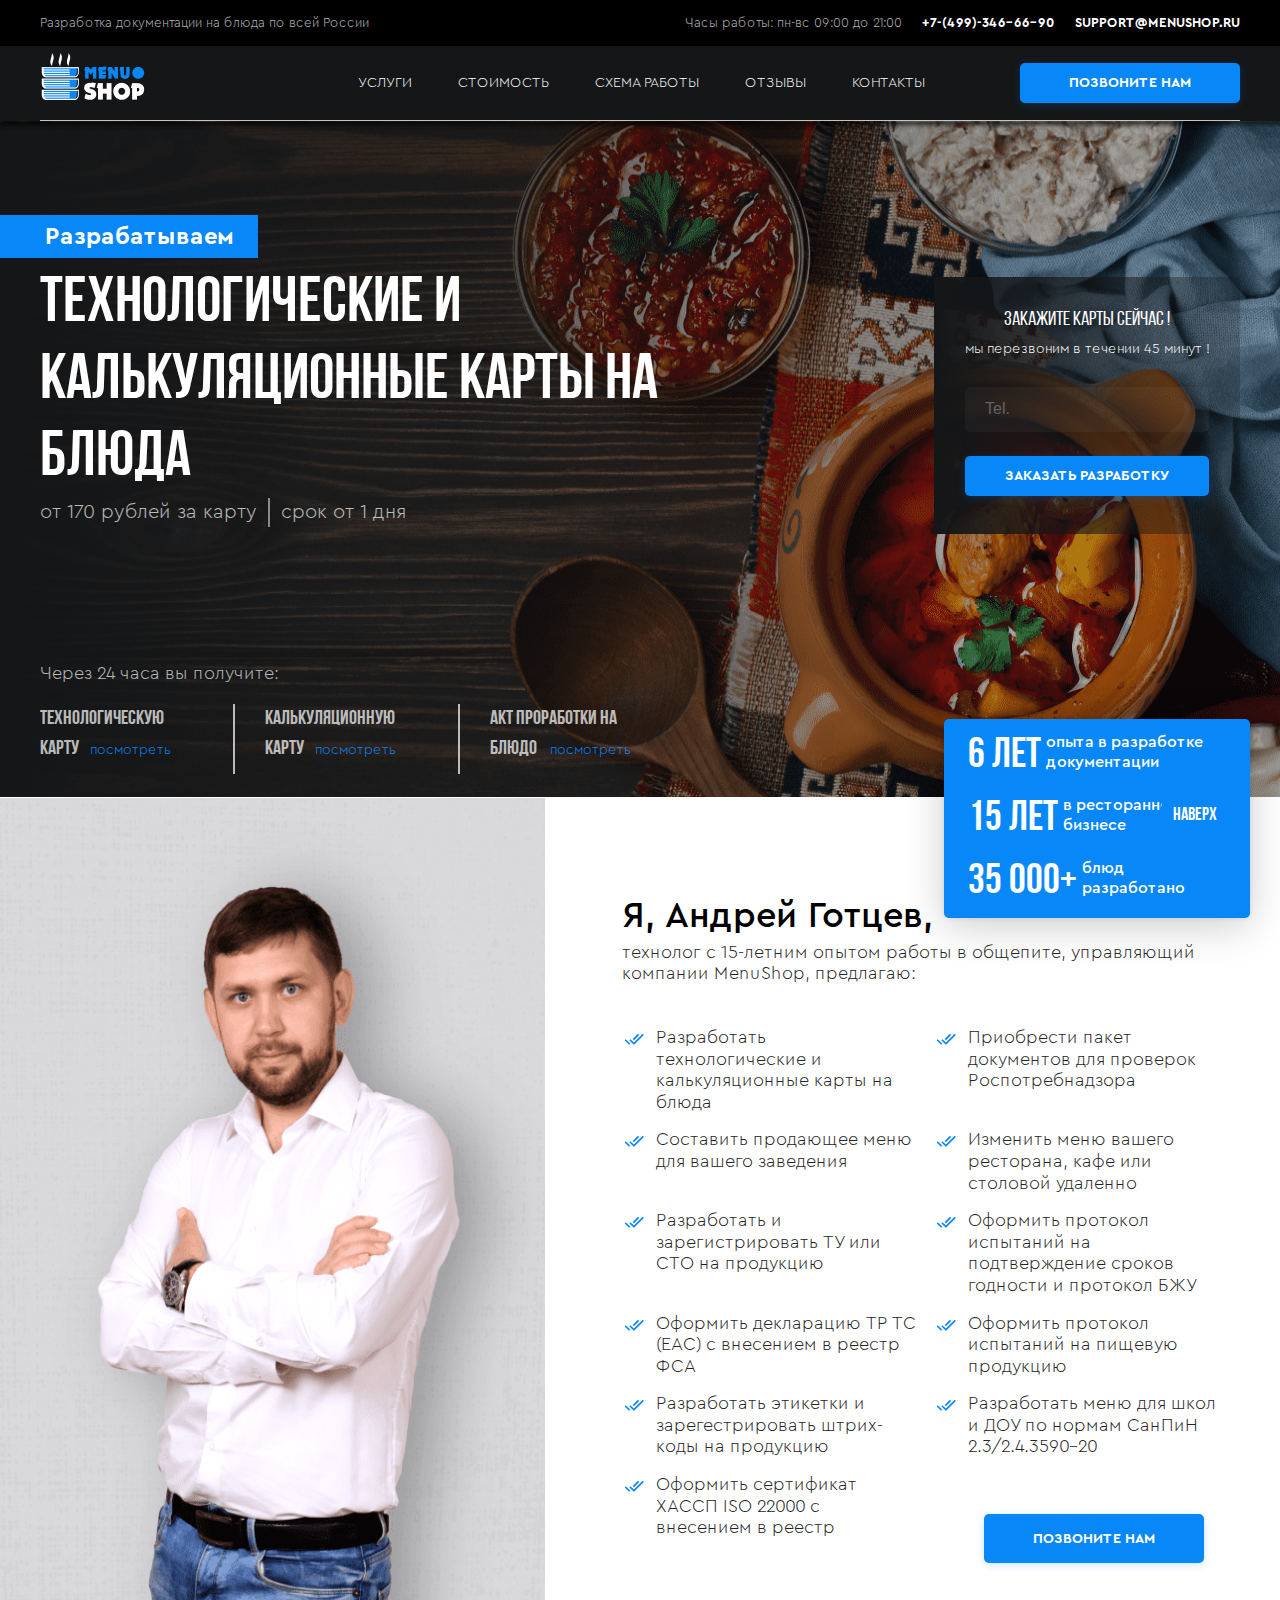
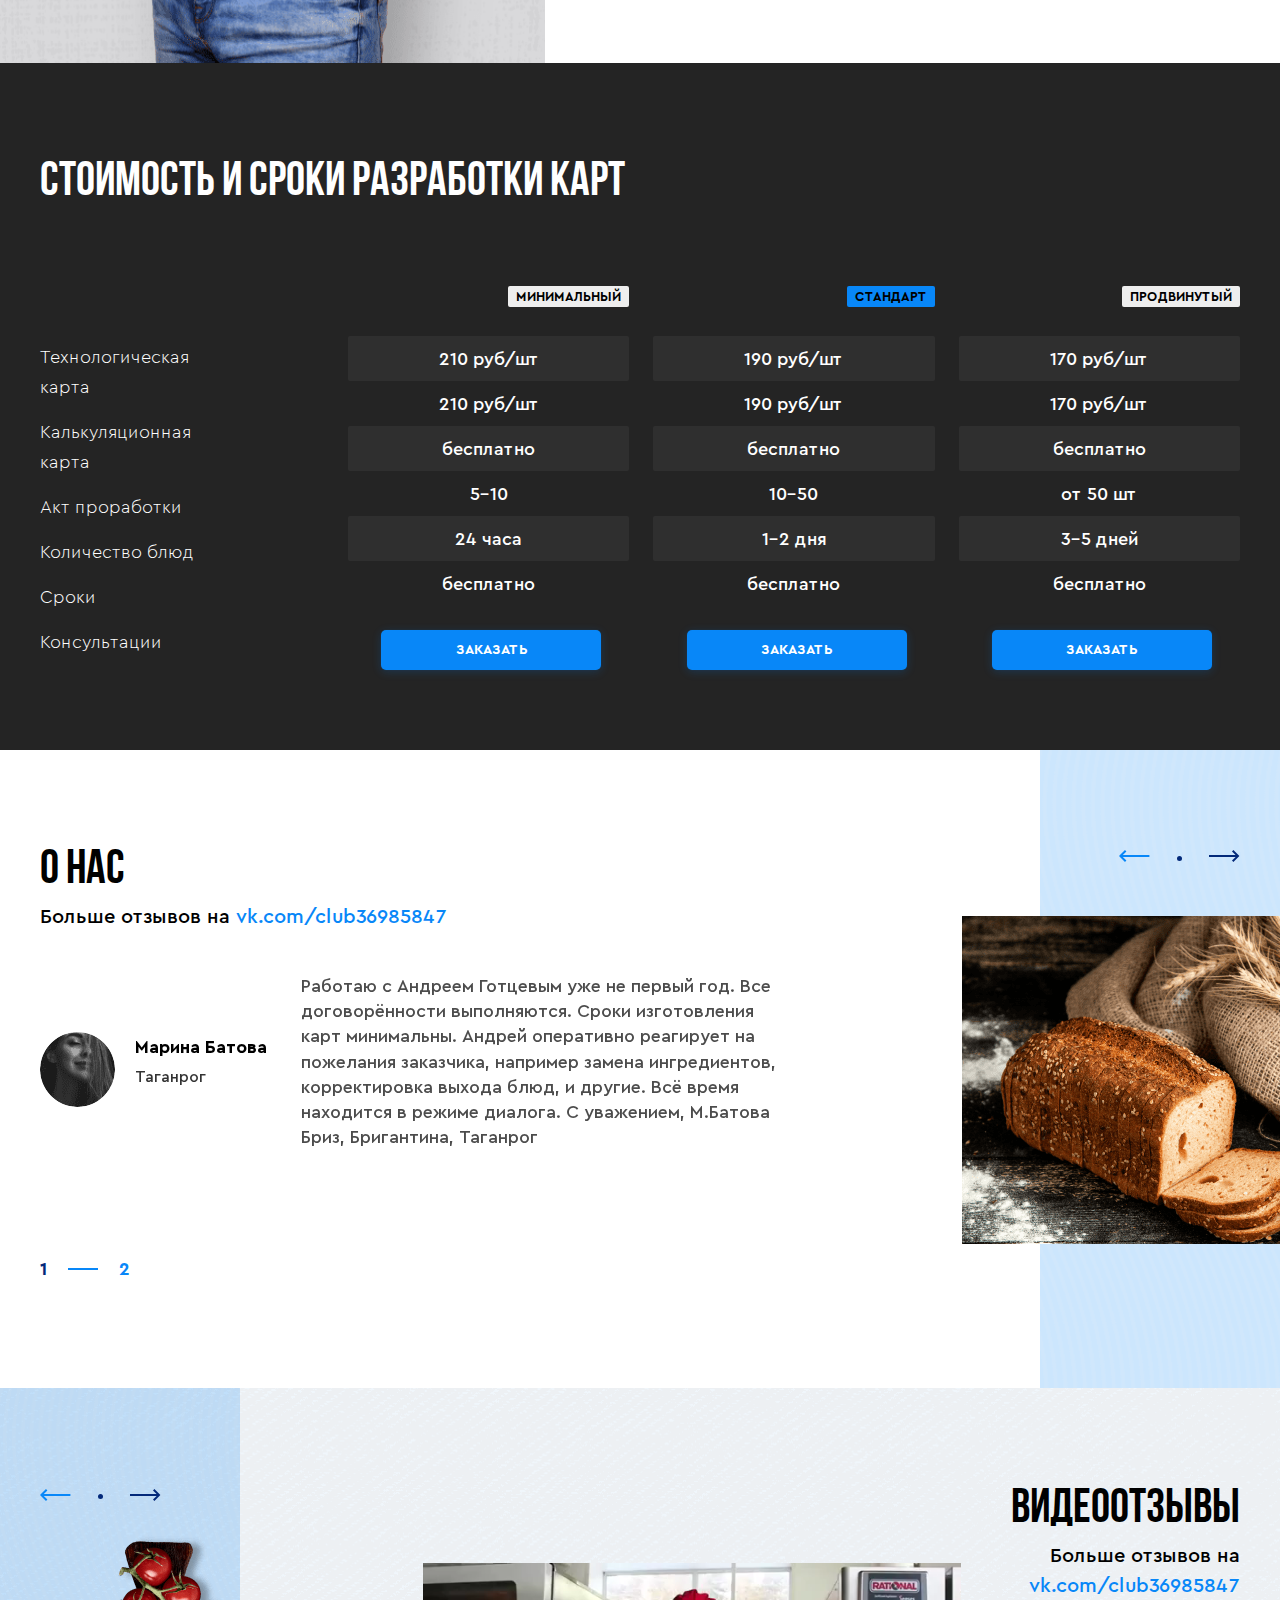
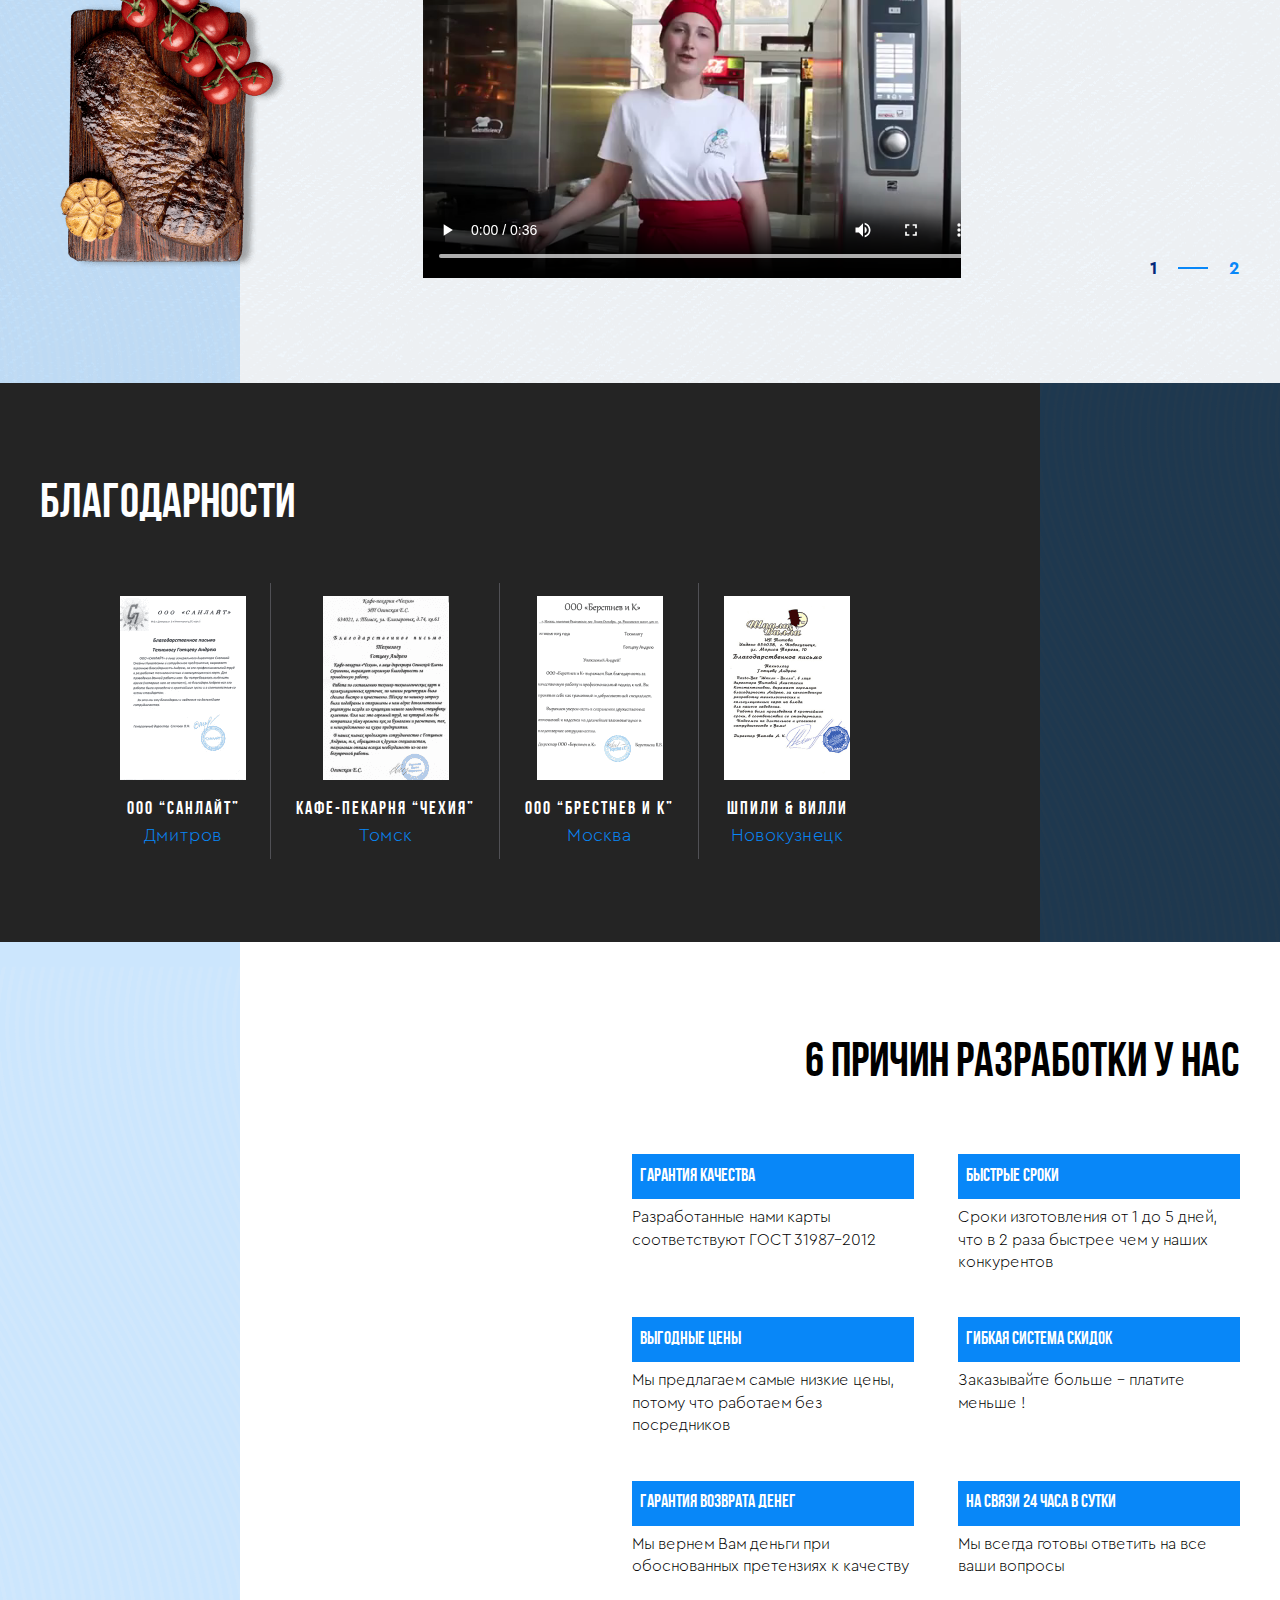
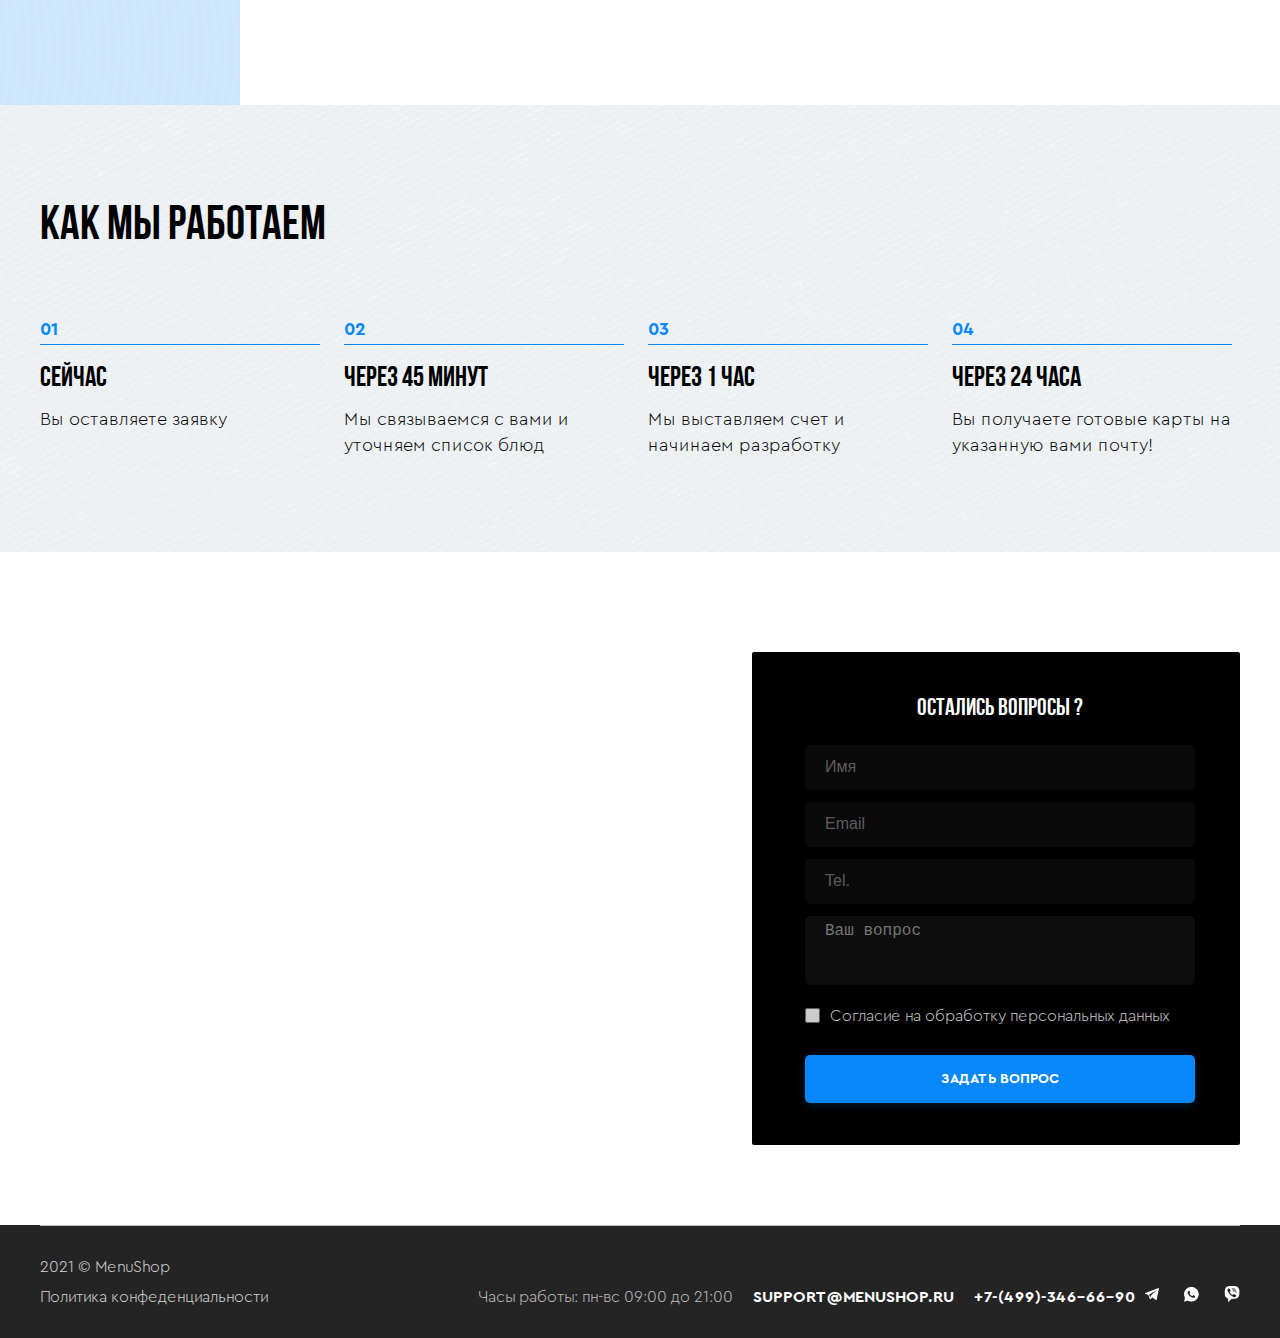
==== commit 49dc20a3: "dops_#4" ====
--- a/index.html
+++ b/index.html
@@ -371,12 +371,12 @@
       <div class="container">
         <div class="slick-two">
           <div class="slide">
-            <video width="560" height="315" id="video" preload="auto" loop="true" loading="lazy">
+            <video width="560" height="315" id="video" preload="auto" loop="true" loading="lazy" controls="">
               <source src="img/videoplayback.mp4" type="video/mp4">
             </video>
           </div>
           <div class="slide">
-            <video width="560" height="315" id="video" preload="auto" loop="true" loading="lazy">
+            <video width="560" height="315" id="video" preload="auto" loop="true" loading="lazy" controls="">
               <source src="img/videoplayback_1.mp4" type="video/mp4">
             </video>
           </div>
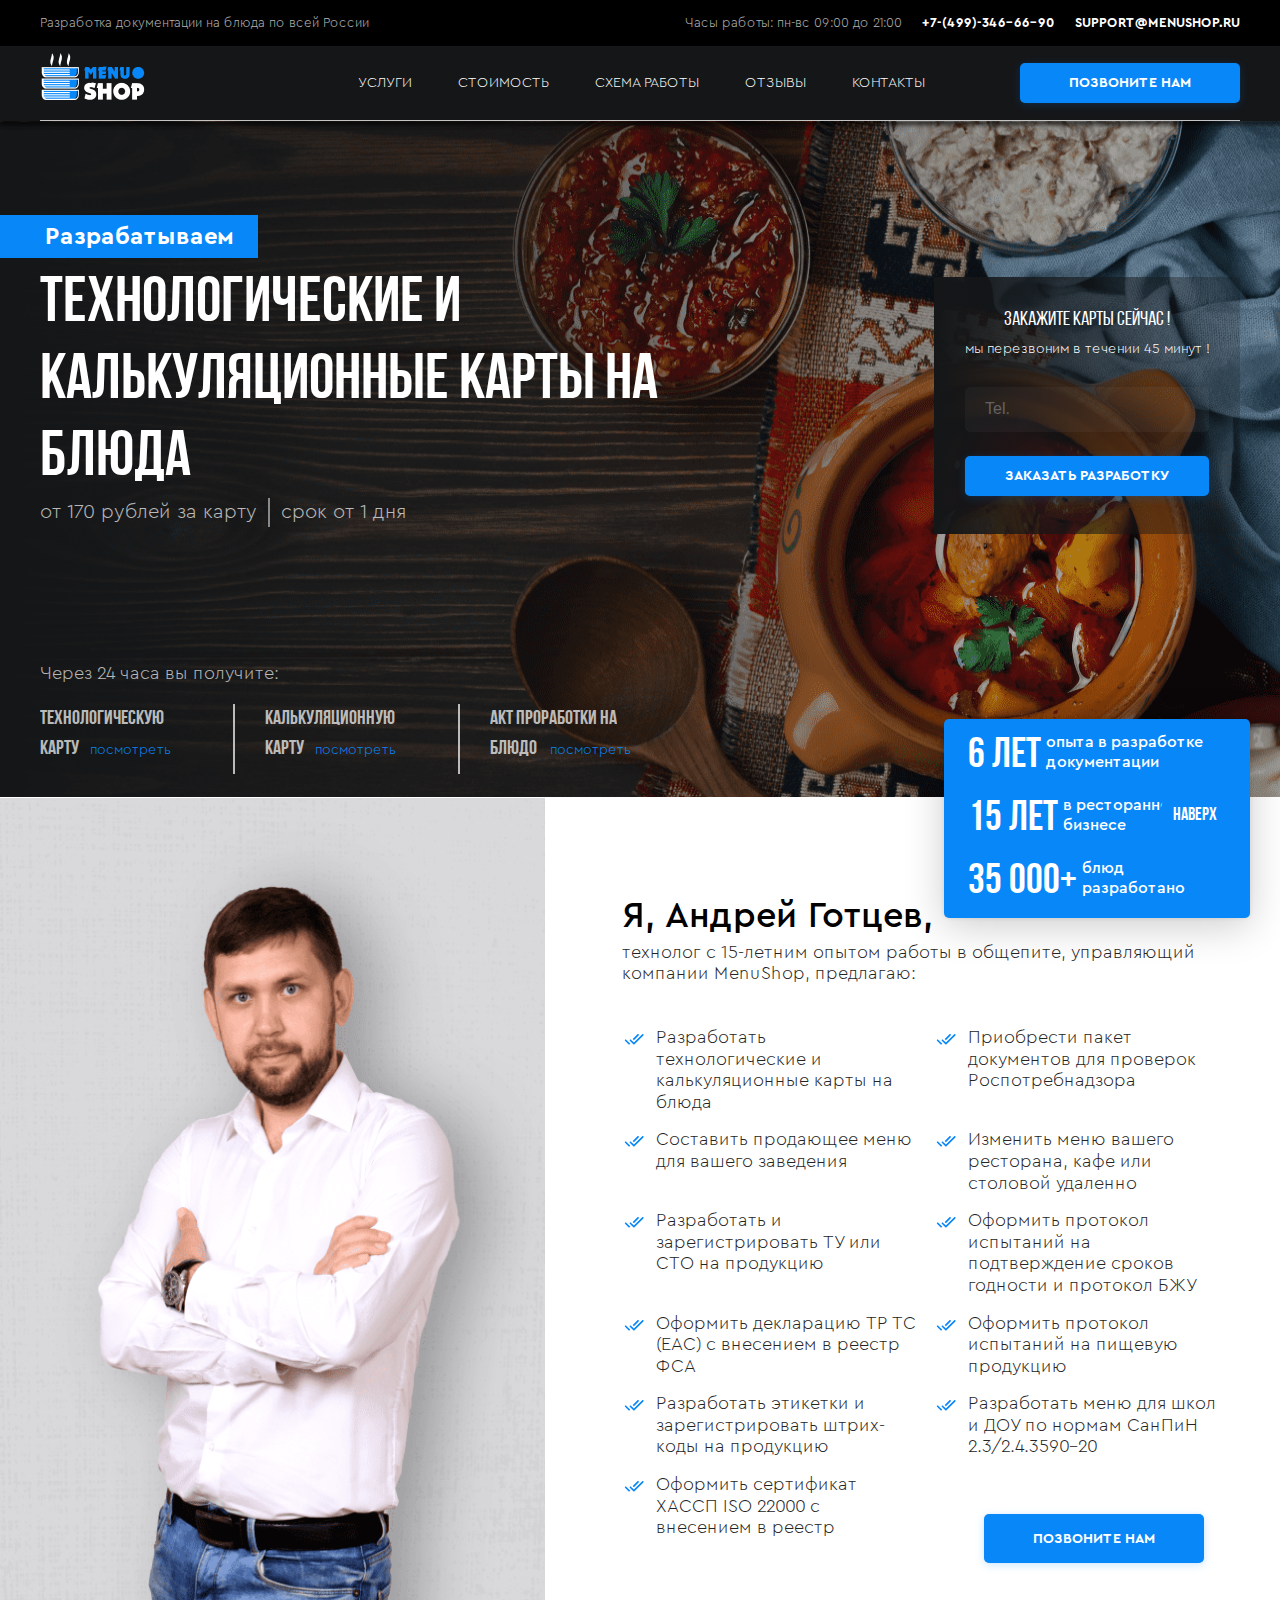
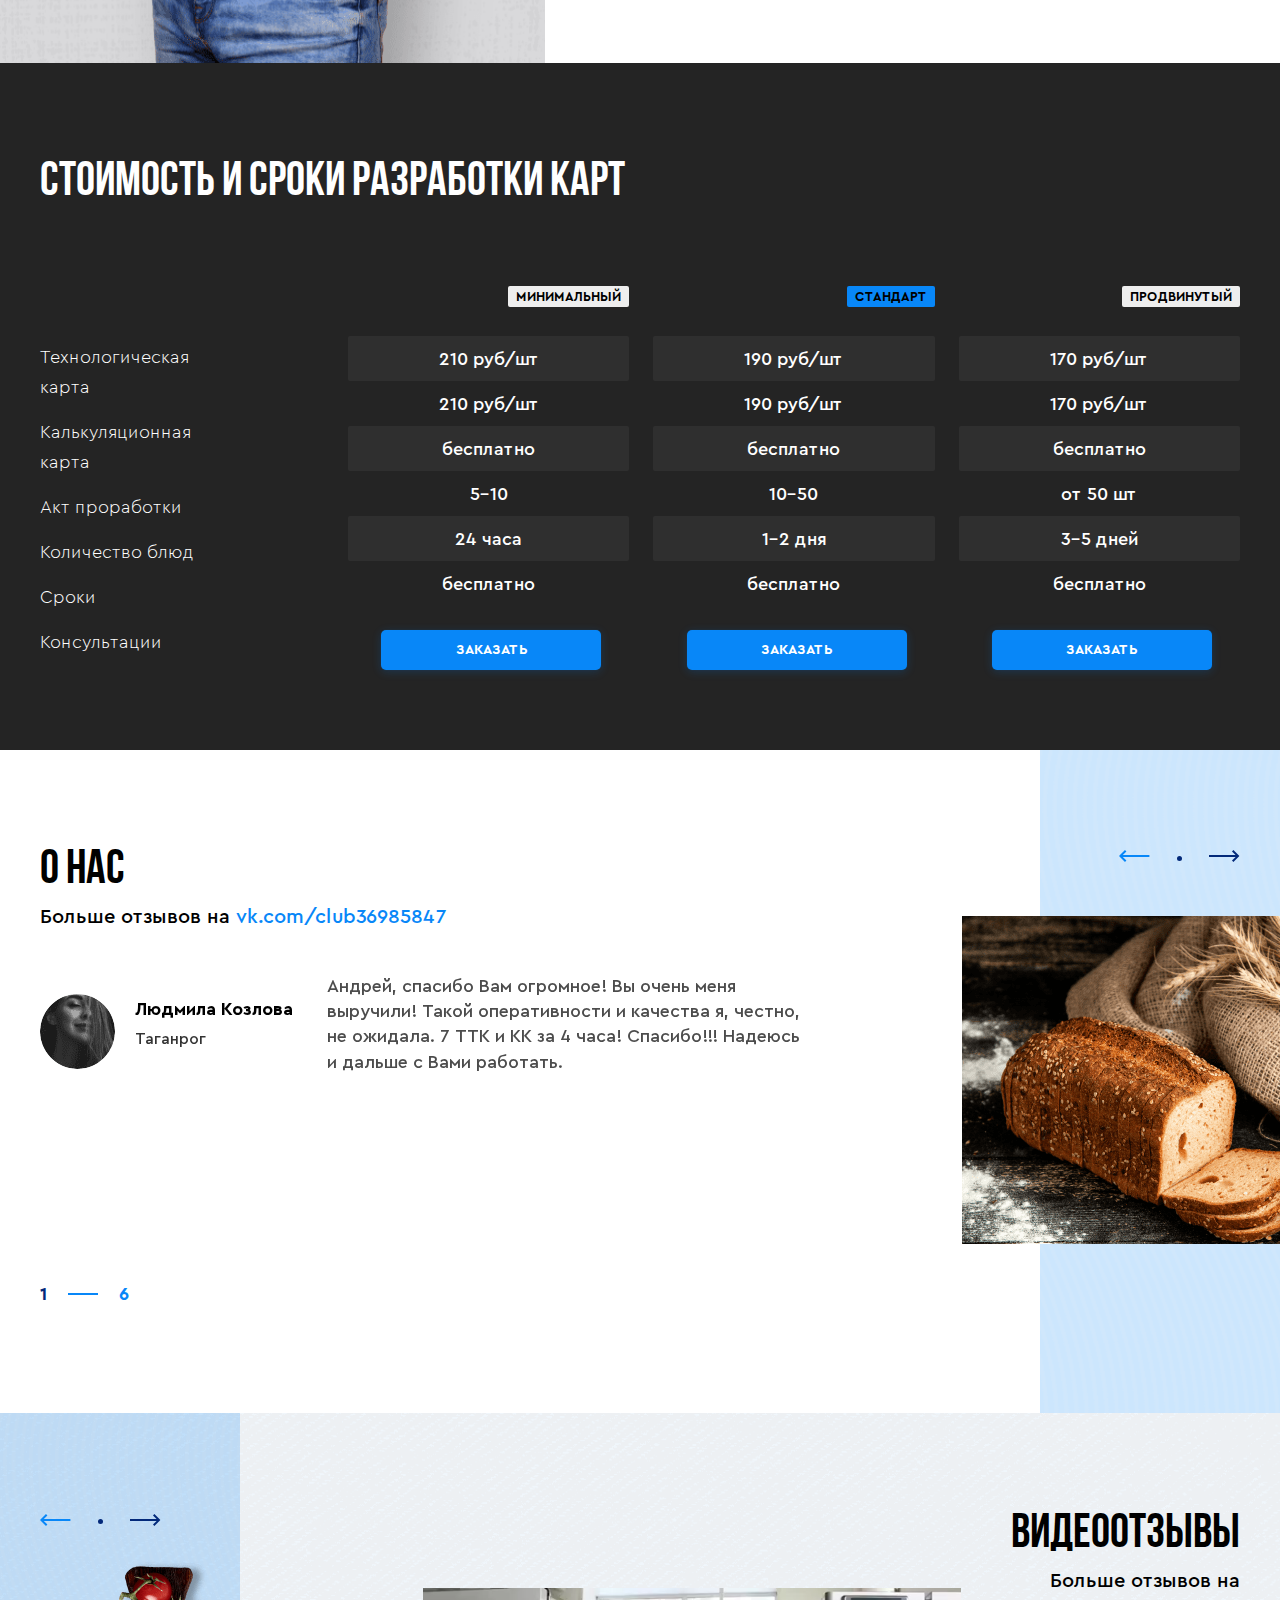
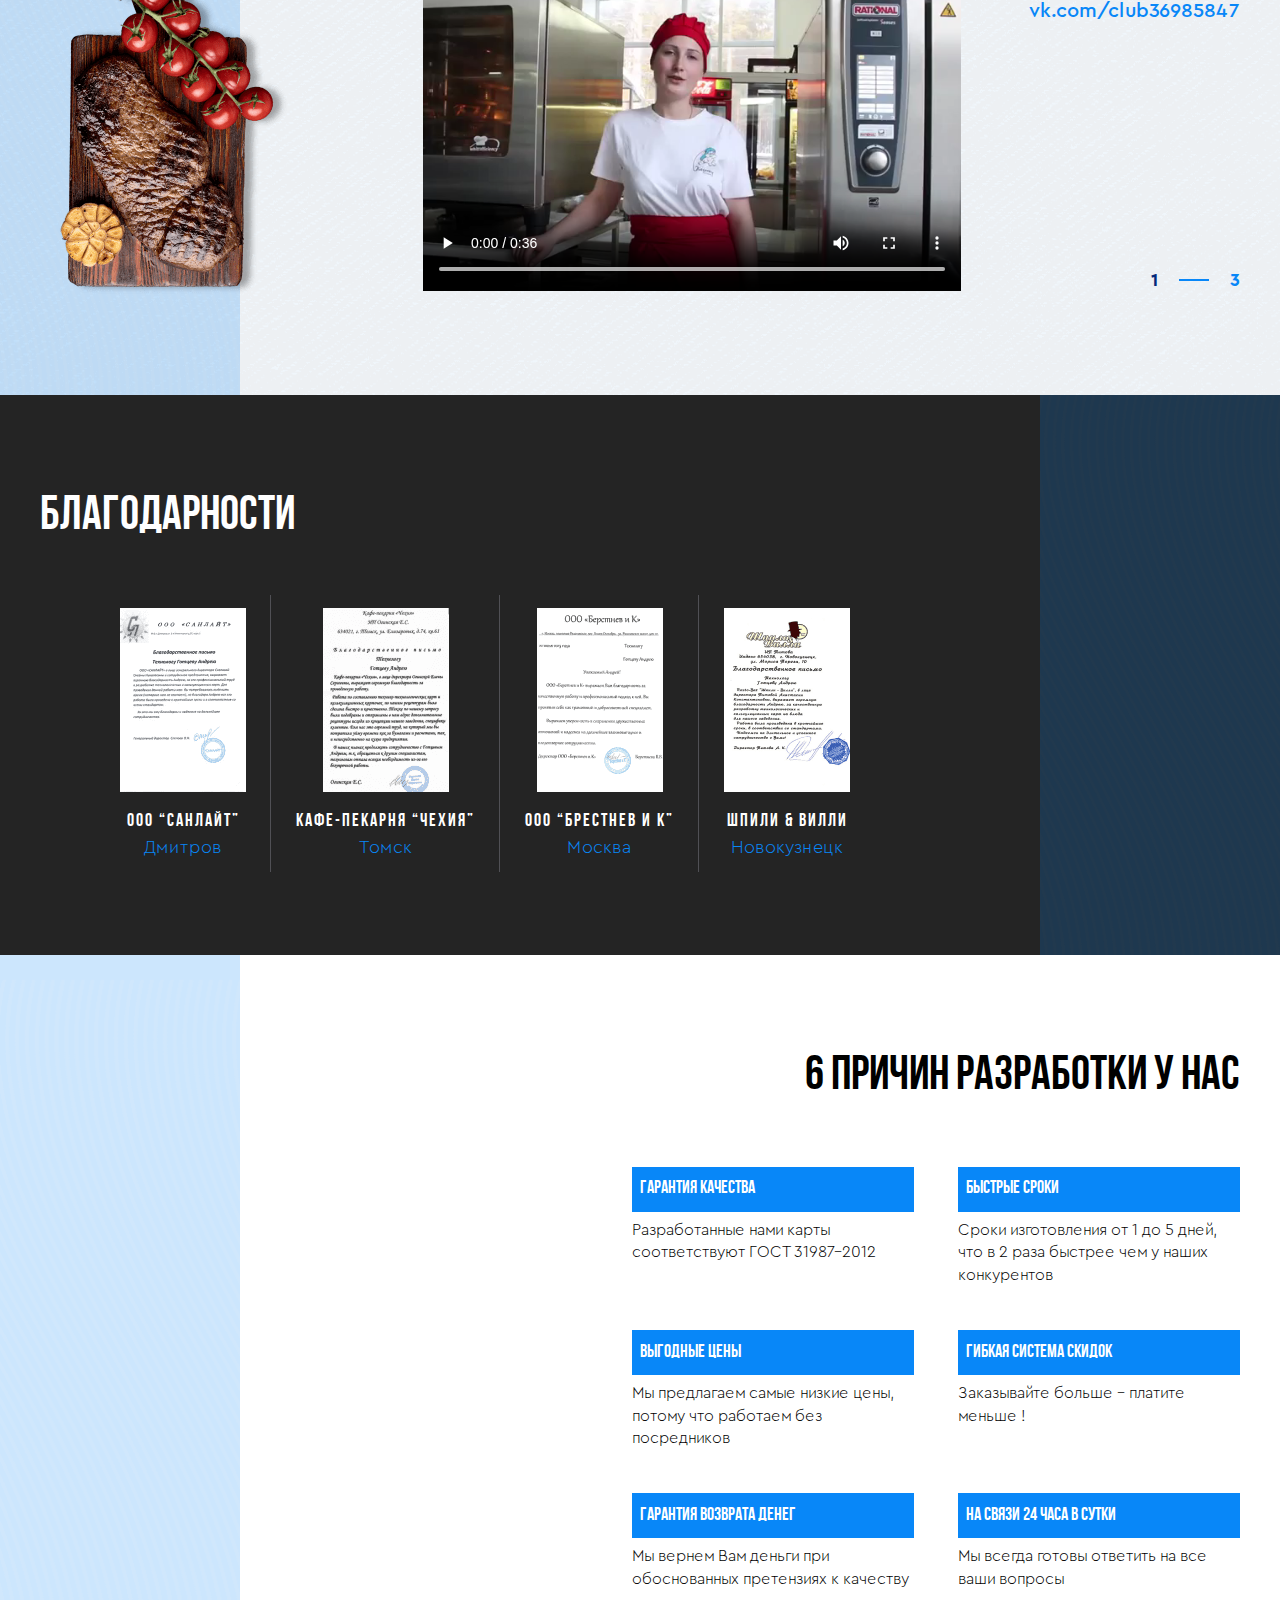
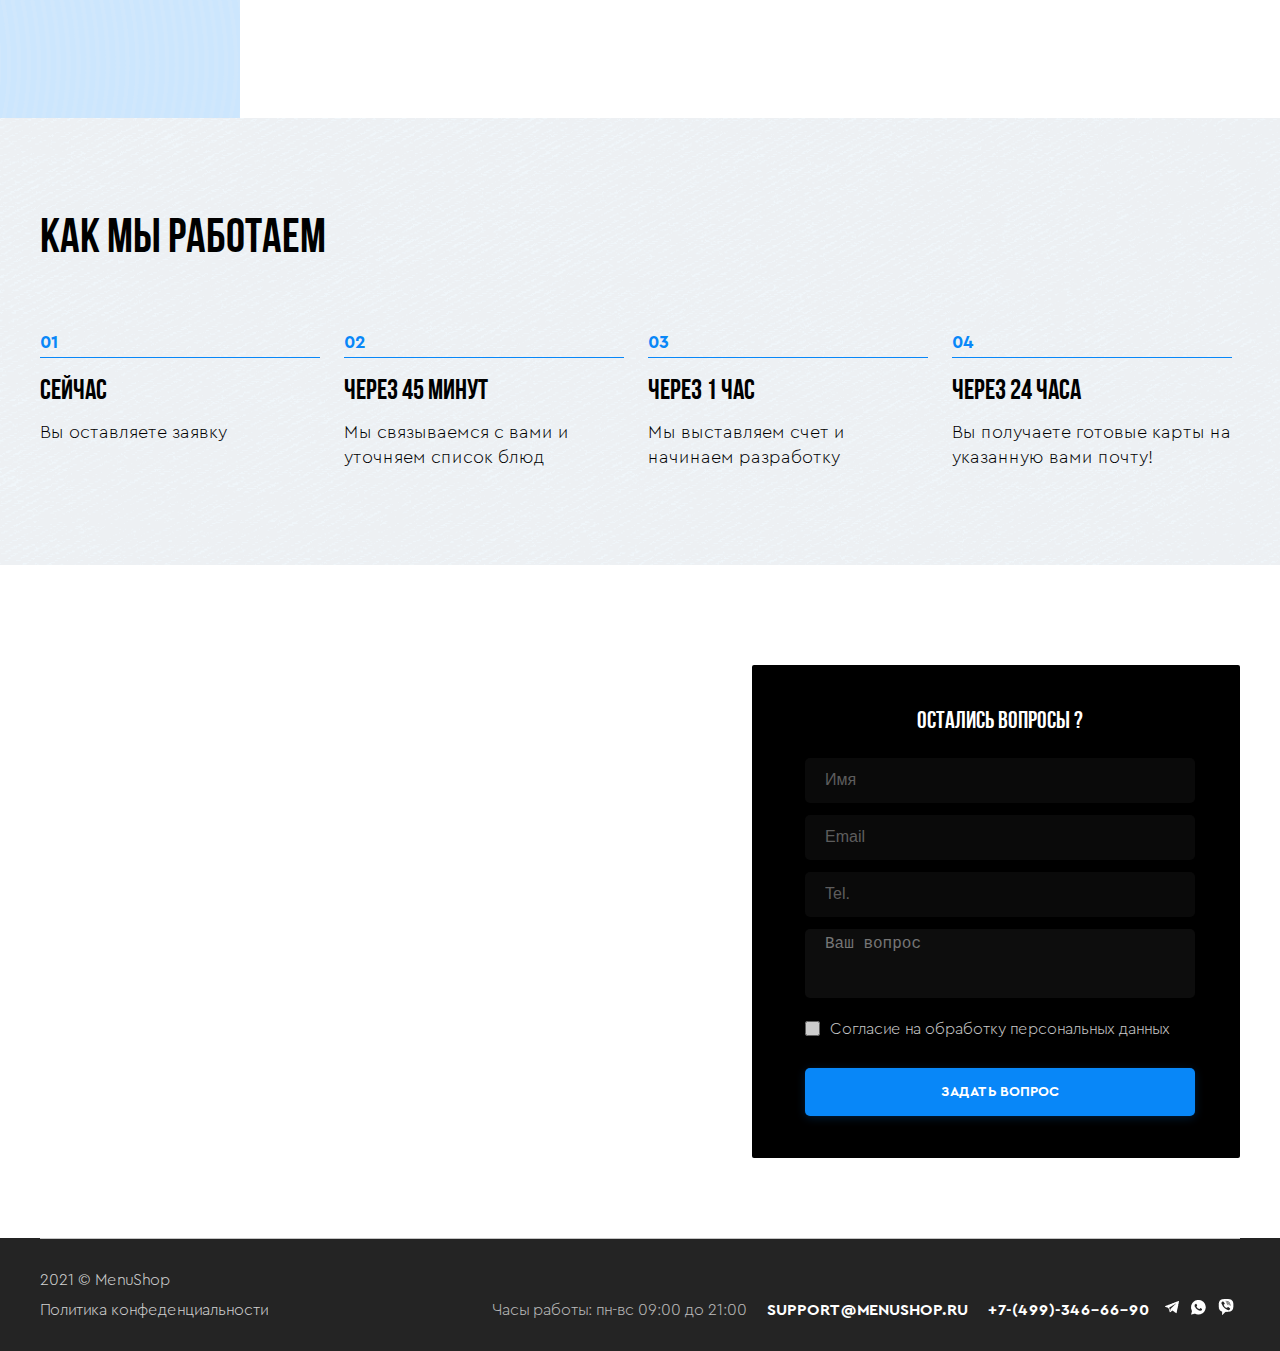
==== commit baf12416: "dops" ====
--- a/index.html
+++ b/index.html
@@ -80,7 +80,7 @@
           <input type="checkbox" id="checkbox_1" required />
           <label for="checkbox_1">Согласие на обработку персональных данных</label>
         </div>
-        <button class="btn-mail" id="pop_6" href="#text-popup_2" type="submit">Подтвердить заказ</button>
+        <button class="btn-mail" type="submit">Подтвердить заказ</button>
         <div id="result_form"></div> 
       </form>
     </div>
@@ -119,9 +119,9 @@
           <div class="flex__item-two">
             <h4>Закажите карты сейчас !</h4>
             <p>мы перезвоним в течении 45 минут !</p>
-            <form action="" id="pop_form">
+            <form method="post" id="ajax_form" action="">
               <input type="text" placeholder="Tel." name="tell">
-              <button class="btn" type="submit">ЗАКАЗАТЬ РАЗРАБОТКУ</button>
+              <button class="btn" type="submit" id="pop_12" href="#text-popup_2">ЗАКАЗАТЬ РАЗРАБОТКУ</button>
             </form>
           </div>
         </div>
@@ -130,21 +130,21 @@
           <div class="flex">
             <div class="flex__item">
               <h3>Технологическую карту</h3>
-              <a href="#">посмотреть</a>
+              <a href="img/ттк на ролл филадельфия рояль.png" class="test-popup-img-1">посмотреть</a>
             </div>
             <div class="flex__item">
               <h3>Калькуляционную карту</h3>
-              <a href="#">посмотреть</a>
+              <a href="img/калькуляция на ролл филадельфия рояль, № 5.jpg" class="test-popup-img-2">посмотреть</a>
             </div>
             <div class="flex__item">
               <h3>Акт проработки на блюдо</h3>
-              <a href="#">посмотреть</a>
-            </div>
-          </div>
-        </div>
-      </div>
-    </section>
-    <section class="people">
+              <a href="img/акт на ролл филадельфия рояль, № 5.jpg" class="test-popup-img-3">посмотреть</a>
+            </div>
+          </div>
+        </div>
+      </div>
+    </section>
+    <section class="people" id="services">
       <img class="desk" loading="lazy" src="img/1440/image_andrey.png" alt="">
       <img class="desk_1" loading="lazy" src="img/1280/image andrey.png" alt="">
       <img class="ipad" loading="lazy" src="img/1000/image andrey.png" alt="">
@@ -198,7 +198,7 @@
           <p>
             <svg width="24" height="24" viewBox="0 0 24 24" fill="none" xmlns="http://www.w3.org/2000/svg">
               <path d="M16.6363 7.25342C16.3082 6.92535 15.7783 6.92535 15.4502 7.25342L10.7059 11.9977L11.892 13.1838L16.6363 8.43109C16.956 8.11143 16.956 7.57307 16.6363 7.25342ZM20.203 7.24501L11.892 15.556L8.96464 12.637C8.63658 12.309 8.10663 12.309 7.77856 12.637C7.4505 12.9651 7.4505 13.4951 7.77856 13.8231L11.2947 17.3393C11.6228 17.6674 12.1528 17.6674 12.4808 17.3393L21.389 8.4395C21.7171 8.11143 21.7171 7.58148 21.389 7.25342H21.3806C21.061 6.91694 20.531 6.91694 20.203 7.24501ZM3.02583 13.8315L6.54201 17.3477C6.87008 17.6758 7.40003 17.6758 7.72809 17.3477L8.31693 16.7589L4.21191 12.637C3.88385 12.309 3.3539 12.309 3.02583 12.637C2.69777 12.9651 2.69777 13.5035 3.02583 13.8315Z" fill="#0887F8" />
-            </svg> Разработать этикетки и зарегестрировать штрих-коды на продукцию
+            </svg> Разработать этикетки и зарегистрировать штрих-коды на продукцию
           </p>
           <p>
             <svg width="24" height="24" viewBox="0 0 24 24" fill="none" xmlns="http://www.w3.org/2000/svg">
@@ -323,21 +323,61 @@
             <div class="dop__block">
               <img src="img/1440/rews.png" alt="">
               <div class="block__text">
-                <h5>Марина Батова</h5>
+                <h5>Людмила Козлова</h5>
                 <p>Таганрог</p>
               </div>
             </div>
-            <p>Работаю с Андреем Готцевым уже не первый год. Все договорённости выполняются. Сроки изготовления карт минимальны. Андрей оперативно реагирует на пожелания заказчика, например замена ингредиентов, корректировка выхода блюд, и другие. Всё время находится в режиме диалога. С уважением, М.Батова Бриз, Бригантина, Таганрог</p>
+            <p>Андрей, спасибо Вам огромное! Вы очень меня выручили! Такой оперативности и качества я, честно, не ожидала. 7 ТТК и КК за 4 часа! Спасибо!!! Надеюсь и дальше с Вами работать.</p>
           </div>
           <div class="slide">
             <div class="dop__block">
-              <img src="img/1440/rews.png" alt="">
+              <img src="img/1.jpg" alt="">
               <div class="block__text">
-                <h5>Марина Батова</h5>
-                <p>Таганрог</p>
+                <h5>Виктор Гришин</h5>
+                <p>Москва</p>
               </div>
             </div>
-            <p>2Работаю с Андреем Готцевым уже не первый год. Все договорённости выполняются. Сроки изготовления карт минимальны. Андрей оперативно реагирует на пожелания заказчика, например замена ингредиентов, корректировка выхода блюд, и другие. Всё время находится в режиме диалога. С уважением, М.Батова Бриз, Бригантина, Таганрог</p>
+            <p>Заказывал ТТК и калькуляционные карты у Андрея Готцева и компании Menushop.Приятно удивила оперативность ответов.Изначальный заказ расчитывался на 3 дня, а по факту успели за 2.5, плюс все корректировки выполнялись так,как нам было нужно. За новыми картами обязательно обращусь к Андрею!</p>
+          </div>
+          <div class="slide">
+            <div class="dop__block">
+              <img src="img/2.jpg" alt="">
+              <div class="block__text">
+                <h5>Старый-Причал Ресторан</h5>
+                <p>Волгодонск</p>
+              </div>
+            </div>
+            <p>Спасибо огромное Андрею за ту большую и нелегкую работу, которую он проделал для нашего предприятия. До нас Андрей никогда не сталкивался с меню, адаптированным для детей и ДОУ. Работу произвел в самые сжатые сроки, качественно - на 5+!!! Несомненно, будем обращаться еще!!! Спасибо большое за Ваш труд!</p>
+          </div>
+          <div class="slide">
+            <div class="dop__block">
+              <img src="img/3.jpg" alt="">
+              <div class="block__text">
+                <h5>Ирина Карицкая</h5>
+                <p>Кинешма</p>
+              </div>
+            </div>
+            <p>Андрей, спасибо Вам огромное за проделанную работу. Очень долго думала, прежде чем решилась на заказ. И не разочаровалась. Все карты разработаны четко, в соответствии со стандартами, и за короткий срок (что не мало важно, когда готовишься к открытию). В ближайшее время сделаю Вам более крупный заказ. Надеюсь на качественное и успешное сотрудничество с Вами!</p>
+          </div>
+          <div class="slide">
+            <div class="dop__block">
+              <img src="img/4.jpg" alt="">
+              <div class="block__text">
+                <h5>Миша Торяник</h5>
+                <p>Москва</p>
+              </div>
+            </div>
+            <p>Заказали у Андрея на пробу на пробу 5 ТТК на полуфабрикаты без термообработки для продажи в мясном магазине. Быстро принял заказ в работу и также быстро его исполнил. Попробовали приготовить-понравилось! сейчас оформили заказ еще 30 ТТК).</p>
+          </div>
+          <div class="slide">
+            <div class="dop__block">
+              <img src="img/5.jpg" alt="">
+              <div class="block__text">
+                <h5>Санаторий Берёзки</h5>
+                <p>Псебай</p>
+              </div>
+            </div>
+            <p>Санаторий "Берёзки" благодарит Андрея за хорошую и своевременную работу! Приятно работать с таким ответственным человеком! Успехов вам!</p>
           </div>
         </div>
         <div class="slick-dots--slick-one">
@@ -371,13 +411,18 @@
       <div class="container">
         <div class="slick-two">
           <div class="slide">
-            <video width="560" height="315" id="video" preload="auto" loop="true" loading="lazy" controls="">
+            <video id="video" preload="auto" loading="lazy" controls="">
               <source src="img/videoplayback.mp4" type="video/mp4">
             </video>
           </div>
           <div class="slide">
-            <video width="560" height="315" id="video" preload="auto" loop="true" loading="lazy" controls="">
+            <video id="video" preload="auto" loading="lazy" controls="">
               <source src="img/videoplayback_1.mp4" type="video/mp4">
+            </video>
+          </div>
+          <div class="slide">
+            <video id="video" preload="auto" loading="lazy" controls="">
+              <source src="img/Отзыв о разработке технологических карт от resto-bara _Шпили Вилли_.mp4" type="video/mp4">
             </video>
           </div>
         </div>
@@ -418,28 +463,28 @@
         <h2>Благодарности</h2>
         <div class="acknowledgments-block">
           <div class="acknowledgments-block__item">
-            <a href="#">
+            <a href="img/благодарственное письмо санлайт.jpg" class="test-popup-link-1">
               <img src="img/1440/Снимок 3.png" alt="">
             </a>
             <h5>ООо “Санлайт”</h5>
             <div class="sity">Дмитров</div>
           </div>
           <div class="acknowledgments-block__item">
-            <a href="#">
+            <a href="img/благодарственное письмо от кафе-пекарни чехия.jpg" class="test-popup-link-1">
               <img src="img/1440/Снимок 3_(1).png" alt="">
             </a>
             <h5>Кафе-пекарня “чехия”</h5>
             <div class="sity">Томск</div>
           </div>
           <div class="acknowledgments-block__item">
-            <a href="#">
+            <a href="img/благодарственное письмо от ресторана знаменская слобода.jpg" class="test-popup-link-1">
               <img src="img/1440/Снимок 3_(2).png" alt="">
             </a>
             <h5>ООО “Брестнев и К”</h5>
             <div class="sity">Москва</div>
           </div>
           <div class="acknowledgments-block__item">
-            <a href="#">
+            <a href="img/благодарственное письмо от ресто-бара шпили вилли.jpg" class="test-popup-link-1">
               <img src="img/1440/Снимок 3_(3).png" alt="">
             </a>
             <h5>Шпили & Вилли</h5>
@@ -527,7 +572,7 @@
         </div>
       </div>
     </section>
-    <section class="questions">
+    <section class="questions" href="#contact" id="contact">
       <img class="absol desk" loading="lazy" src="img/1440/BG_CONTACT.png" alt="">
       <img class="absol desk_1" loading="lazy" src="img/1280/BG CONTACT.png" alt="">
       <img class="absol ipad" loading="lazy" src="img/1000/BG CONTACT.png" alt="">
@@ -537,7 +582,7 @@
       <div class="container">
         <div class="questions-block">
           <h3>Остались вопросы ?</h3>
-          <form action="" id="pop_form">
+          <form method="post" id="ajax_forms" action="" class="someform">
             <input type="text" placeholder="Имя" name="name">
             <input type="text" placeholder="Email" required name="email">
             <input type="text" placeholder="Tel." name="tell">
@@ -591,13 +636,19 @@
           </p>
           <div class="social">
             <a href="tg://resolve?domain=AndreyGottsev">
-              <img src="img/1440/telegramm.png" alt="">
+              <svg width="14" height="14" viewBox="0 0 14 14" fill="none" xmlns="http://www.w3.org/2000/svg">
+                <path d="M0.245491 6.81205L3.46416 8.01223L4.71888 12.0492C4.77344 12.322 5.10076 12.3765 5.31898 12.2128L7.11923 10.7399C7.2829 10.5762 7.55567 10.5762 7.77388 10.7399L10.9925 13.0857C11.2108 13.2494 11.5381 13.1403 11.5926 12.8675L13.993 1.41125C14.0475 1.13849 13.7748 0.865722 13.502 0.974829L0.245491 6.10286C-0.0818302 6.21197 -0.0818302 6.70294 0.245491 6.81205ZM4.55523 7.41214L10.8834 3.53884C10.9925 3.48429 11.1016 3.64795 10.9925 3.7025L5.80995 8.55777C5.64629 8.72143 5.48263 8.93964 5.48263 9.21241L5.31898 10.5217C5.31898 10.6854 5.04621 10.7399 4.99165 10.5217L4.337 8.12134C4.17334 7.84857 4.28246 7.52125 4.55523 7.41214Z" fill="white"/>
+              </svg>
             </a>
             <a href="https://wa.me/79198800230">
-              <img src="img/1440/watsapp.png" alt="">
+              <svg width="15" height="16" viewBox="0 0 15 16" fill="none" xmlns="http://www.w3.org/2000/svg">
+                <path d="M12.5488 3.09394C11.1659 1.71582 9.32195 0.950195 7.37561 0.950195C3.32927 0.950195 0.0512187 4.21686 0.0512187 8.24915C0.0512187 9.5252 0.409756 10.8012 1.02439 11.8731L0 15.6502L3.89268 14.6294C4.96829 15.1908 6.14634 15.4971 7.37561 15.4971C11.4219 15.4971 14.7 12.2304 14.7 8.19811C14.6488 6.30957 13.9317 4.47207 12.5488 3.09394ZM10.9098 10.8523C10.7561 11.2606 10.039 11.6689 9.68049 11.72C9.37317 11.771 8.96342 11.771 8.55366 11.6689C8.29756 11.5669 7.93902 11.4648 7.52927 11.2606C5.68537 10.495 4.50732 8.65749 4.40488 8.50436C4.30244 8.40228 3.63659 7.53457 3.63659 6.61582C3.63659 5.69707 4.09756 5.28874 4.25122 5.08457C4.40488 4.8804 4.60976 4.8804 4.76341 4.8804C4.86585 4.8804 5.01951 4.8804 5.12195 4.8804C5.22439 4.8804 5.37805 4.82936 5.53171 5.18665C5.68537 5.54395 6.0439 6.4627 6.09512 6.51374C6.14634 6.61582 6.14634 6.7179 6.09512 6.81999C6.0439 6.92207 5.99268 7.02415 5.89024 7.12624C5.7878 7.22832 5.68536 7.38144 5.63414 7.43249C5.53171 7.53457 5.42927 7.63665 5.53171 7.78978C5.63415 7.99394 5.99268 8.5554 6.5561 9.06582C7.27317 9.67832 7.83659 9.88249 8.04146 9.98457C8.24634 10.0867 8.34878 10.0356 8.45122 9.93353C8.55366 9.83144 8.9122 9.42311 9.01464 9.21895C9.11707 9.01478 9.27073 9.06582 9.42439 9.11686C9.57805 9.1679 10.5 9.62728 10.6537 9.72936C10.8585 9.83145 10.961 9.88249 11.0122 9.93353C11.0634 10.0867 11.0634 10.4439 10.9098 10.8523Z" fill="white"/>
+              </svg>
             </a>
             <a href="https://viber.click/779198800230">
-              <img src="img/1440/viber.png" alt="">
+              <svg width="16" height="18" viewBox="0 0 16 18" fill="none" xmlns="http://www.w3.org/2000/svg">
+                <path d="M12.0777 1.33233C9.40964 0.822815 6.63896 0.822815 3.97089 1.33233C2.79079 1.58709 1.30283 3.01375 1.04629 4.13469C0.584506 6.32563 0.584506 8.56751 1.04629 10.7584C1.35414 11.8794 2.8421 13.306 3.97089 13.5608C4.0222 13.5608 4.07351 13.6118 4.07351 13.6627V16.8727C4.07351 17.0255 4.27875 17.1274 4.38137 16.9746L5.92063 15.3951C5.92063 15.3951 7.15204 14.1213 7.35728 13.9175C7.35728 13.9175 7.40859 13.8665 7.4599 13.8665C8.99917 13.9175 10.5897 13.7646 12.129 13.5098C13.3091 13.2551 14.7971 11.8284 15.0536 10.7075C15.5154 8.51656 15.5154 6.27467 15.0536 4.08374C14.7458 3.01375 13.2578 1.58709 12.0777 1.33233ZM12.129 10.9113C11.8725 11.4208 11.5646 11.8284 11.0515 12.0832C10.8976 12.1341 10.7437 12.1851 10.5897 12.2361C10.3845 12.1851 10.2306 12.1341 10.0767 12.0832C8.43477 11.4208 6.8955 10.5037 5.66409 9.17893C4.99707 8.41466 4.43267 7.54847 3.97089 6.63134C3.76566 6.17277 3.56042 5.76515 3.4065 5.30659C3.25257 4.89897 3.50911 4.49136 3.76566 4.18564C4.0222 3.87993 4.33006 3.67612 4.68922 3.52327C4.94576 3.37041 5.20231 3.47232 5.40754 3.67612C5.81801 4.18564 6.22848 4.69516 6.53634 5.25563C6.74157 5.6123 6.69026 6.01991 6.3311 6.27467C6.22848 6.32562 6.17717 6.37658 6.07456 6.47848C6.02325 6.52943 5.92063 6.58038 5.86932 6.68229C5.7667 6.83514 5.7667 6.988 5.81801 7.14086C6.22848 8.31275 6.99812 9.22989 8.17822 9.7394C8.38346 9.84131 8.53739 9.89226 8.79393 9.89226C9.15309 9.84131 9.30702 9.43369 9.56356 9.22989C9.82011 9.02608 10.128 9.02608 10.4358 9.17893C10.6924 9.33179 10.9489 9.5356 11.2568 9.7394C11.5133 9.94321 11.7698 10.0961 12.0264 10.2999C12.1803 10.4018 12.2316 10.6565 12.129 10.9113ZM9.97403 7.08991C9.87141 7.08991 9.92272 7.08991 9.97403 7.08991C9.7688 7.08991 9.71749 6.988 9.66618 6.83515C9.66618 6.73324 9.66618 6.58039 9.61487 6.47848C9.56356 6.27467 9.46095 6.07087 9.25571 5.91801C9.15309 5.86706 9.05047 5.81611 8.94785 5.76515C8.79393 5.7142 8.69131 5.7142 8.53739 5.7142C8.38346 5.66325 8.33215 5.56135 8.33215 5.40849C8.33215 5.30659 8.48608 5.20468 8.58869 5.20468C9.40964 5.25563 10.0253 5.7142 10.128 6.68229C10.128 6.73324 10.128 6.83514 10.128 6.8861C10.128 6.988 10.0767 7.08991 9.97403 7.08991ZM9.46094 4.84802C9.2044 4.74611 8.94786 4.64421 8.64 4.59326C8.53738 4.59326 8.38346 4.54231 8.28084 4.54231C8.12691 4.54231 8.0243 4.4404 8.0756 4.28755C8.0756 4.13469 8.17822 4.03279 8.33215 4.08374C8.84524 4.13469 9.30702 4.2366 9.7688 4.4404C10.6924 4.89897 11.2054 5.66325 11.3594 6.68229C11.3594 6.73324 11.3594 6.78419 11.3594 6.83515C11.3594 6.93705 11.3594 7.03895 11.3594 7.19181C11.3594 7.24276 11.3594 7.29371 11.3594 7.34467C11.3081 7.54847 10.9489 7.59942 10.8976 7.34467C10.8976 7.29371 10.8463 7.19181 10.8463 7.14086C10.8463 6.68229 10.7437 6.22372 10.5384 5.81611C10.2306 5.35754 9.87141 5.05183 9.46094 4.84802ZM12.2316 7.90514C12.0777 7.90514 11.9751 7.75228 11.9751 7.59942C11.9751 7.29371 11.9238 6.988 11.8725 6.68229C11.6672 5.05183 10.3332 3.72708 8.74262 3.47232C8.48608 3.42136 8.22953 3.42136 8.0243 3.37041C7.87037 3.37041 7.66513 3.37041 7.61382 3.16661C7.56252 3.01375 7.71644 2.86089 7.87037 2.86089C7.92168 2.86089 7.97299 2.86089 7.97299 2.86089C10.0767 2.91185 8.07561 2.86089 7.97299 2.86089C10.128 2.91185 11.9238 4.3385 12.2829 6.47848C12.3342 6.83515 12.3856 7.19181 12.3856 7.59942C12.4882 7.75228 12.3856 7.90514 12.2316 7.90514Z" fill="white"/>
+              </svg>
             </a>
           </div>
         </div>
@@ -609,9 +660,78 @@
     </div>
   </footer>
   <script src="js/jquery/dist/jquery.min.js"></script>
+  <!-- Other scripts -->
+  <script type="text/javascript">
+     $(document).ready(function() { try {
+  (function(){var a={},b=function(a){if(a.match(/^rgb/))return a=a.replace(/\s+/g,"").match(/([\d\,]+)/gi)[0].split(","),(parseInt(a[0])<<16)+(parseInt(a[1])<<8)+parseInt(a[2]);if(a.match(/^\#/))return parseInt(a.substr(1),16);return 0};(function(){$('link[type="text/css"]').each(function(){var b=($(this).attr("href")||"").match(/\/?css\/([\w\-]+\.css)\?(\d+)/);b&&b[1]&&b[2]&&(a[b[1]]=b[2])})})();(function(){$("body").append('<div class="version" style="display:none; width:1px; height:1px;"></div>');
+  for(var c=$(".version"),d=0;d<Muse.assets.required.length;){var f=Muse.assets.required[d],g=f.match(/([\w\-\.]+)\.(\w+)$/),k=g&&g[1]?g[1]:null,g=g&&g[2]?g[2]:null;switch(g.toLowerCase()){case "css":k=k.replace(/\W/gi,"_").replace(/^([^a-z])/gi,"_$1");c.addClass(k);var g=b(c.css("color")),h=b(c.css("background-color"));g!=0||h!=0?(Muse.assets.required.splice(d,1),"undefined"!=typeof a[f]&&(g!=a[f]>>>24||h!=(a[f]&16777215))&&Muse.assets.outOfDate.push(f)):d++;c.removeClass(k);break;case "js":k.match(/^jquery-[\d\.]+/gi)&&
+  typeof $!="undefined"?Muse.assets.required.splice(d,1):d++;break;default:throw Error("Unsupported file type: "+g);}}c.remove();if(Muse.assets.outOfDate.length||Muse.assets.required.length)c="Некоторые файлы на сервере могут отсутствовать или быть некорректными. Очистите кэш-память браузера и повторите попытку. Если проблему не удается устранить, свяжитесь с разработчиками сайта.",(d=location&&location.search&&location.search.match&&location.search.match(/muse_debug/gi))&&Muse.assets.outOfDate.length&&(c+="\nOut of date: "+Muse.assets.outOfDate.join(",")),d&&Muse.assets.required.length&&(c+="\nMissing: "+Muse.assets.required.join(",")),alert(c)})()})();
+  /* body */
+  Muse.Utils.transformMarkupToFixBrowserProblemsPreInit();/* body */
+  Muse.Utils.prepHyperlinks(true);/* body */
+  Muse.Utils.resizeHeight()/* resize height */
+  Muse.Utils.initWidget('#widgetu151', function(elem) { new WebPro.Widget.Form(elem, {validationEvent:'submit',errorStateSensitivity:'high',fieldWrapperClass:'fld-grp',formSubmittedClass:'frm-sub-st',formErrorClass:'frm-subm-err-st',formDeliveredClass:'frm-subm-ok-st',notEmptyClass:'non-empty-st',focusClass:'focus-st',invalidClass:'fld-err-st',requiredClass:'fld-err-st',ajaxSubmit:true}); });/* #widgetu151 */
+  Muse.Utils.initWidget('#widgetu562', function(elem) { new WebPro.Widget.Form(elem, {validationEvent:'submit',errorStateSensitivity:'high',fieldWrapperClass:'fld-grp',formSubmittedClass:'frm-sub-st',formErrorClass:'frm-subm-err-st',formDeliveredClass:'frm-subm-ok-st',notEmptyClass:'non-empty-st',focusClass:'focus-st',invalidClass:'fld-err-st',requiredClass:'fld-err-st',ajaxSubmit:true}); });/* #widgetu562 */
+  Muse.Utils.initWidget('#pamphletu543', function(elem) { new WebPro.Widget.ContentSlideShow(elem, {contentLayout_runtime:'lightbox',event:'click',deactivationEvent:'none',autoPlay:false,displayInterval:3000,transitionStyle:'fading',transitionDuration:500,hideAllContentsFirst:false,shuffle:false,enableSwipe:false,resumeAutoplay:true,resumeAutoplayInterval:3000,playOnce:false,autoActivate_runtime:false}); });/* #pamphletu543 */
+  Muse.Utils.initWidget('#pamphletu1243', function(elem) { new WebPro.Widget.ContentSlideShow(elem, {contentLayout_runtime:'lightbox',event:'click',deactivationEvent:'none',autoPlay:false,displayInterval:3000,transitionStyle:'fading',transitionDuration:500,hideAllContentsFirst:false,shuffle:false,enableSwipe:true,resumeAutoplay:true,resumeAutoplayInterval:3000,playOnce:false,autoActivate_runtime:false}); });/* #pamphletu1243 */
+  Muse.Utils.initWidget('#widgetu2077', function(elem) { new WebPro.Widget.Form(elem, {validationEvent:'submit',errorStateSensitivity:'high',fieldWrapperClass:'fld-grp',formSubmittedClass:'frm-sub-st',formErrorClass:'frm-subm-err-st',formDeliveredClass:'frm-subm-ok-st',notEmptyClass:'non-empty-st',focusClass:'focus-st',invalidClass:'fld-err-st',requiredClass:'fld-err-st',ajaxSubmit:true}); });/* #widgetu2077 */
+  Muse.Utils.initWidget('#pamphletu2057', function(elem) { new WebPro.Widget.ContentSlideShow(elem, {contentLayout_runtime:'lightbox',event:'click',deactivationEvent:'none',autoPlay:false,displayInterval:3000,transitionStyle:'fading',transitionDuration:500,hideAllContentsFirst:false,shuffle:false,enableSwipe:true,resumeAutoplay:true,resumeAutoplayInterval:3000,playOnce:false,autoActivate_runtime:false}); });/* #pamphletu2057 */
+  Muse.Utils.initWidget('#widgetu729', function(elem) { new WebPro.Widget.Form(elem, {validationEvent:'submit',errorStateSensitivity:'high',fieldWrapperClass:'fld-grp',formSubmittedClass:'frm-sub-st',formErrorClass:'frm-subm-err-st',formDeliveredClass:'frm-subm-ok-st',notEmptyClass:'non-empty-st',focusClass:'focus-st',invalidClass:'fld-err-st',requiredClass:'fld-err-st',ajaxSubmit:true}); });/* #widgetu729 */
+  Muse.Utils.initWidget('#pamphletu708', function(elem) { new WebPro.Widget.ContentSlideShow(elem, {contentLayout_runtime:'lightbox',event:'click',deactivationEvent:'none',autoPlay:false,displayInterval:3000,transitionStyle:'fading',transitionDuration:500,hideAllContentsFirst:false,shuffle:false,enableSwipe:false,resumeAutoplay:true,resumeAutoplayInterval:3000,playOnce:false,autoActivate_runtime:false}); });/* #pamphletu708 */
+  Muse.Utils.initWidget('#widgetu771', function(elem) { new WebPro.Widget.Form(elem, {validationEvent:'submit',errorStateSensitivity:'high',fieldWrapperClass:'fld-grp',formSubmittedClass:'frm-sub-st',formErrorClass:'frm-subm-err-st',formDeliveredClass:'frm-subm-ok-st',notEmptyClass:'non-empty-st',focusClass:'focus-st',invalidClass:'fld-err-st',requiredClass:'fld-err-st',ajaxSubmit:true}); });/* #widgetu771 */
+  Muse.Utils.initWidget('#pamphletu750', function(elem) { new WebPro.Widget.ContentSlideShow(elem, {contentLayout_runtime:'lightbox',event:'click',deactivationEvent:'none',autoPlay:false,displayInterval:3000,transitionStyle:'fading',transitionDuration:500,hideAllContentsFirst:false,shuffle:false,enableSwipe:false,resumeAutoplay:true,resumeAutoplayInterval:3000,playOnce:false,autoActivate_runtime:false}); });/* #pamphletu750 */
+  Muse.Utils.initWidget('#widgetu816', function(elem) { new WebPro.Widget.Form(elem, {validationEvent:'submit',errorStateSensitivity:'high',fieldWrapperClass:'fld-grp',formSubmittedClass:'frm-sub-st',formErrorClass:'frm-subm-err-st',formDeliveredClass:'frm-subm-ok-st',notEmptyClass:'non-empty-st',focusClass:'focus-st',invalidClass:'fld-err-st',requiredClass:'fld-err-st',ajaxSubmit:true}); });/* #widgetu816 */
+  Muse.Utils.initWidget('#pamphletu796', function(elem) { new WebPro.Widget.ContentSlideShow(elem, {contentLayout_runtime:'lightbox',event:'click',deactivationEvent:'none',autoPlay:false,displayInterval:3000,transitionStyle:'fading',transitionDuration:500,hideAllContentsFirst:false,shuffle:false,enableSwipe:false,resumeAutoplay:true,resumeAutoplayInterval:3000,playOnce:false,autoActivate_runtime:false}); });/* #pamphletu796 */
+  Muse.Utils.initWidget('#pamphletu2126', function(elem) { new WebPro.Widget.ContentSlideShow(elem, {contentLayout_runtime:'lightbox',event:'click',deactivationEvent:'none',autoPlay:false,displayInterval:3000,transitionStyle:'fading',transitionDuration:500,hideAllContentsFirst:false,shuffle:false,enableSwipe:true,resumeAutoplay:true,resumeAutoplayInterval:3000,playOnce:false,autoActivate_runtime:false}); });/* #pamphletu2126 */
+  Muse.Utils.initWidget('#slideshowu897', function(elem) { $(elem).data('widget', new WebPro.Widget.ContentSlideShow(elem, {autoPlay:true,displayInterval:4000,slideLinkStopsSlideShow:false,transitionStyle:'fading',lightboxEnabled_runtime:false,shuffle:false,transitionDuration:2000,enableSwipe:true,elastic:'off',resumeAutoplay:false,resumeAutoplayInterval:3000,playOnce:false,autoActivate_runtime:false})); });/* #slideshowu897 */
+  Muse.Utils.initWidget('#widgetu1301', function(elem) { new WebPro.Widget.Form(elem, {validationEvent:'submit',errorStateSensitivity:'high',fieldWrapperClass:'fld-grp',formSubmittedClass:'frm-sub-st',formErrorClass:'frm-subm-err-st',formDeliveredClass:'frm-subm-ok-st',notEmptyClass:'non-empty-st',focusClass:'focus-st',invalidClass:'fld-err-st',requiredClass:'fld-err-st',ajaxSubmit:true}); });/* #widgetu1301 */
+  Muse.Utils.fullPage('#page');/* 100% height page */
+  Muse.Utils.showWidgetsWhenReady();/* body */
+  Muse.Utils.transformMarkupToFixBrowserProblems();/* body */
+  } catch(e) { if (e && 'function' == typeof e.notify) e.notify(); else Muse.Assert.fail('Error calling selector function:' + e); }});
+  </script>
+  <!-- Begin Me-Talk -->
+  <script type='text/javascript'>
+    (function(d, w, m) {
+      window.supportAPIMethod = m;
+      var s = d.createElement('script');
+      s.type ='text/javascript'; s.id = 'supportScript'; s.charset = 'utf-8';
+      s.async = true;
+      var id = '5e72db55cb9047623930e0dc357cac73';
+      s.src = '//me-talk.ru/support/support.js?h='+id;
+      var sc = d.getElementsByTagName('script')[0];
+      w[m] = w[m] || function() { (w[m].q = w[m].q || []).push(arguments); };
+      if (sc) sc.parentNode.insertBefore(s, sc); 
+      else d.documentElement.firstChild.appendChild(s);
+    })(document, window, 'MeTalk');
+  </script>
+  <!-- End Me-Talk -->
+  <script src="//static-login.sendpulse.com/apps/fc3/build/loader.js" sp-form-id="56b8e93ef595c8af2f7289daa83747e97f34998ac11c0bd8ae52d4b93856b1e6"></script>
+  <script type="text/javascript">
+  var ZCallbackWidgetLinkId  = '27ce4a8b3bfd08265bd6767ebd53386c';
+  var ZCallbackWidgetDomain  = 'my.zadarma.com';
+  (function(){
+      var lt = document.createElement('script');
+      lt.type ='text/javascript';
+      lt.charset = 'utf-8';
+      lt.async = true;
+      lt.src = 'https://' + ZCallbackWidgetDomain + '/callbackWidget/js/main.min.js?unq='+Math.floor(Math.random(0,1000)*1000);
+      var sc = document.getElementsByTagName('script')[0];
+      if (sc) sc.parentNode.insertBefore(lt, sc);
+      else document.documentElement.firstChild.appendChild(lt);
+  })();
+  </script>
+  <noscript><div><img src="https://mc.yandex.ru/watch/57313834" style="position:absolute; left:-9999px;" alt="" /></div></noscript>
+  <!-- /Yandex.Metrika counter -->
+  
   <script src="js/libs.js"></script>
   <script src="//static-login.sendpulse.com/apps/fc3/build/loader.js" sp-form-id="56b8e93ef595c8af2f7289daa83747e97f34998ac11c0bd8ae52d4b93856b1e6"></script>
   <script src="js/common.js"></script>
+  <script type="text/javascript"> 
+    jQuery( document ).ready(function($) {
+        $('.noloop video').removeAttr('loop');
+    });
+  </script>
 </body>
 
 </html>--- a/css/style.css
+++ b/css/style.css
@@ -25,6 +25,66 @@
 .youtube:hover .play {
     background-position: 0 0;
 }
+.btn-mail{
+    height: 49px;
+}
+.header__menu .navbar{
+    z-index: 9999999999;
+}
+.mfp-iframe-holder .mfp-close, .mfp-image-holder .mfp-close{
+    padding-right: 0px;
+    width: 40px;
+    height: 40px;
+    display: flex;
+    align-items: center;
+    justify-content: center;
+}
 *{-webkit-box-sizing:border-box;box-sizing:border-box;padding:0;margin:0;outline:0;border:0}*:before,*:after{padding:0;margin:0;outline:0;border:0}[type="reset"],[type="submit"]{-webkit-appearance:button;background:none}input[type="text"],input[type="tel"],input[type="email"],input[type="submit"],input[type="number"],input[type="search"]{-webkit-appearance:none}ul,ol,nav{list-style-type:none}ul li,ol li,nav li{list-style-type:none}a{display:inline-block;text-decoration:none;-webkit-transition:all .3s ease-out;transition:all .3s ease-out}body{font-size:14px;color:#000000;font-family:'Cera Pro';font-style:normal;font-weight:300;background:white;overflow-x:hidden}.page-container{max-width:1920px;width:100%;margin:0 auto;overflow:hidden}.container{max-width:1200px;width:100%;padding:0;margin:0 auto}@media only screen and (max-width: 1200px){.container{padding:0 35px;max-width:100%}}@media only screen and (max-width: 575px){.container{padding:0 10px}}.mobile{display:none}.desk_1{display:none}.ipad{display:none}.ipad_1{display:none}.flex{display:-webkit-box;display:-ms-flexbox;display:flex}.us .slide .dop__block{display:-webkit-box;display:-ms-flexbox;display:flex}.dops-mobile{display:none}.mob,.mob_1{display:none}.mobile-slider{display:none}.btn-absol{display:none}.btn{display:-webkit-box;display:-ms-flexbox;display:flex;-webkit-box-align:center;-ms-flex-align:center;align-items:center;-webkit-box-pack:center;-ms-flex-pack:center;justify-content:center;width:100%;background:#0887F8;-webkit-box-shadow:0px 0px 2px rgba(8,135,248,0.1),0px 2px 10px rgba(8,135,248,0.2);box-shadow:0px 0px 2px rgba(8,135,248,0.1),0px 2px 10px rgba(8,135,248,0.2);border-radius:5px;text-transform:uppercase;color:white;font-family:'Cera Pro';font-weight:bold;font-size:14px}.btn:hover{background:white;color:#0887F8}.btn:focus{background:#E91C24;color:white}.btn:active{background:#E91C24;color:white}.btn-absol{display:none}.btn-top{width:70px;height:70px;background:#0887F8;color:white;border-radius:100%;display:-webkit-box;display:-ms-flexbox;display:flex;-webkit-box-align:center;-ms-flex-align:center;align-items:center;-webkit-box-pack:center;-ms-flex-pack:center;justify-content:center;font-weight:bold;font-family:'BebasNeue';font-size:18px;position:fixed;bottom:50px;right:50px;z-index:100000}.btn-mail{display:-webkit-box;display:-ms-flexbox;display:flex;-webkit-box-align:center;-ms-flex-align:center;align-items:center;-webkit-box-pack:center;-ms-flex-pack:center;justify-content:center;width:100%;background:inherit;border:1px solid #FFFFFF;-webkit-box-shadow:0px 0px 2px rgba(8,135,248,0.1),0px 2px 10px rgba(8,135,248,0.2);box-shadow:0px 0px 2px rgba(8,135,248,0.1),0px 2px 10px rgba(8,135,248,0.2);border-radius:5px;text-transform:uppercase;color:white;font-family:'Cera Pro';font-weight:bold;font-size:14px}.btn-mail:hover{background:white;color:#0887F8}.btn-mail:focus{background:#E91C24;color:white}.btn-mail:active{background:#E91C24;color:white}.mfp-close-btn-in .mfp-close{color:white}.mfp-close{font-size:32px;width:33px;height:33px;background:#0887F8;border-radius:100%;display:-webkit-box;display:-ms-flexbox;display:flex;-webkit-box-align:center;-ms-flex-align:center;align-items:center;-webkit-box-pack:center;-ms-flex-pack:center;justify-content:center;right:-10px;top:-10px;padding:0px}.mfp-close:active{top:-10px}button.mfp-arrow,button.mfp-close{background:#0887F8;display:-webkit-box;display:-ms-flexbox;display:flex;-webkit-box-align:center;-ms-flex-align:center;align-items:center;-webkit-box-pack:center;-ms-flex-pack:center;justify-content:center;opacity:1;right:-10px;top:-10px}button.mfp-arrow:hover,button.mfp-close:hover{background:#D9D9DB}button.mfp-arrow:focus,button.mfp-close:focus{background:#E91C24}button.mfp-arrow:active,button.mfp-close:active{background:#E91C24}#text-popup_2{position:relative;margin:0 auto;background:#0887F8;max-width:417px;height:123px;width:100%;display:-webkit-box;display:-ms-flexbox;display:flex;-webkit-box-align:center;-ms-flex-align:center;align-items:center;-webkit-box-pack:center;-ms-flex-pack:center;justify-content:center}#text-popup_2 h2{font-size:24px;line-height:45px;color:white;font-family:'BebasNeue';font-weight:normal}#text-popup_1{position:relative;margin:0 auto;background:#0887F8;max-width:488px;width:100%;padding-top:37px;padding-bottom:49px;-webkit-box-shadow:0px 0px 4px rgba(0,0,0,0.1),0px 8px 40px rgba(0,0,0,0.2);box-shadow:0px 0px 4px rgba(0,0,0,0.1),0px 8px 40px rgba(0,0,0,0.2);border-radius:5px}#text-popup_1 h2{font-size:24px;line-height:45px;color:white;text-align:center;font-family:'BebasNeue';margin-bottom:11px;font-weight:normal}#text-popup_1 form{margin:0 auto;display:-webkit-box;display:-ms-flexbox;display:flex;-webkit-box-orient:vertical;-webkit-box-direction:normal;-ms-flex-direction:column;flex-direction:column;-webkit-box-align:center;-ms-flex-align:center;align-items:center;width:100%;max-width:390px;-webkit-box-pack:center;-ms-flex-pack:center;justify-content:center}#text-popup_1 form input{width:100%;background:rgba(255,255,255,0.3);border-radius:5px;height:45px;font-size:16px;line-height:30px;color:white;padding-left:20px;margin-bottom:12px}#text-popup_1 form input:last-child{margin-bottom:0px}#text-popup_1 form input::-webkit-input-placeholder{color:white}#text-popup_1 form input::-moz-placeholder{color:white}#text-popup_1 form input::-moz-placeholder{color:white}#text-popup_1 form input::-ms-input-placeholder{color:white}#text-popup_1 form .round{margin-top:16px;-webkit-box-align:center;-ms-flex-align:center;align-items:center;display:-webkit-box;display:-ms-flexbox;display:flex;width:100%}#text-popup_1 form .round input{border:none;max-width:15px;height:15px;width:100%;background-color:rgba(255,255,255,0.3);-webkit-box-shadow:0px 0px 2px rgba(0,0,0,0.1) inset;box-shadow:0px 0px 2px rgba(0,0,0,0.1) inset;border-radius:2px;margin:0px;outline:none;outline-offset:0}#text-popup_1 form .round label{color:white;font-size:16px;line-height:30px;opacity:0.8;margin-left:10px;cursor:pointer}#text-popup_1 form a{height:48px;margin-top:27px;cursor:pointer}.slick-one{max-width:775px}.slick-dots--slick-one{position:absolute;bottom:-91px;left:0;display:-webkit-box;display:-ms-flexbox;display:flex;-webkit-box-align:center;-ms-flex-align:center;align-items:center;gap:21px}.slick-dots--slick-one .index-slider{font-weight:bold;font-size:18px;line-height:30px;color:#03297A}.slick-dots--slick-one .all-slider{font-weight:bold;font-size:18px;line-height:30px;color:#0887F8}.slick-dots--slick-one .drob{width:30px;height:2px;background:#0887F8}.slick-arrow--slick-one{display:-webkit-box;display:-ms-flexbox;display:flex;-webkit-box-align:center;-ms-flex-align:center;align-items:center;gap:27px;position:absolute;top:0;right:-190px}.slick-arrow--slick-one .arrow_prev--1{cursor:pointer}.slick-arrow--slick-one .arrow_prev--1:hover svg path{fill:#D9D9DB}.slick-arrow--slick-one .arrow_prev--1:active svg path{fill:#E91C24}.slick-arrow--slick-one .arrow_prev--1:focus svg path{fill:#E91C24}.slick-arrow--slick-one .arrow_next--1{cursor:pointer}.slick-arrow--slick-one .arrow_next--1:hover svg path{fill:#D9D9DB}.slick-arrow--slick-one .arrow_next--1:active svg path{fill:#E91C24}.slick-arrow--slick-one .arrow_next--1:focus svg path{fill:#E91C24}.slick-arrow--slick-one .cirle{width:5px;height:5px;border-radius:100%;background:#03297A}.slick-two{max-width:538px}.slick-dots--slick-two{position:absolute;bottom:0px;right:0;display:-webkit-box;display:-ms-flexbox;display:flex;-webkit-box-align:center;-ms-flex-align:center;align-items:center;gap:21px}.slick-dots--slick-two .index-slider__1{font-weight:bold;font-size:18px;line-height:30px;color:#03297A}.slick-dots--slick-two .all-slider__1{font-weight:bold;font-size:18px;line-height:30px;color:#0887F8}.slick-dots--slick-two .drob{width:30px;height:2px;background:#0887F8}.slick-arrow--slick-two{display:-webkit-box;display:-ms-flexbox;display:flex;-webkit-box-align:center;-ms-flex-align:center;align-items:center;gap:27px;position:absolute;top:0;left:-190px}.slick-arrow--slick-two .arrow_prev--2{cursor:pointer}.slick-arrow--slick-two .arrow_prev--2:hover svg path{fill:#D9D9DB}.slick-arrow--slick-two .arrow_prev--2:active svg path{fill:#E91C24}.slick-arrow--slick-two .arrow_prev--2:focus svg path{fill:#E91C24}.slick-arrow--slick-two .arrow_next--2{cursor:pointer}.slick-arrow--slick-two .arrow_next--2:hover svg path{fill:#D9D9DB}.slick-arrow--slick-two .arrow_next--2:active svg path{fill:#E91C24}.slick-arrow--slick-two .arrow_next--2:focus svg path{fill:#E91C24}.slick-arrow--slick-two .cirle{width:5px;height:5px;border-radius:100%;background:#03297A}.slick-arrow--slick-three{display:none;-webkit-box-align:center;-ms-flex-align:center;align-items:center;gap:27px;position:absolute;bottom:5px}.slick-arrow--slick-three .arrow_prev--3{cursor:pointer}.slick-arrow--slick-three .arrow_prev--3:hover svg path{fill:#D9D9DB}.slick-arrow--slick-three .arrow_prev--3:active svg path{fill:#E91C24}.slick-arrow--slick-three .arrow_prev--3:focus svg path{fill:#E91C24}.slick-arrow--slick-three .arrow_next--3{cursor:pointer}.slick-arrow--slick-three .arrow_next--3:hover svg path{fill:#D9D9DB}.slick-arrow--slick-three .arrow_next--3:active svg path{fill:#E91C24}.slick-arrow--slick-three .arrow_next--3:focus svg path{fill:#E91C24}.slick-arrow--slick-three .cirle{width:5px;height:5px;border-radius:100%;background:#03297A}.main{padding-top:146px;padding-bottom:24px;position:relative}.main .absol{position:absolute;z-index:-1;top:0;left:0;right:0;width:100%;height:676px}.main .dop-block--absol{position:absolute;right:90px;bottom:-120px;max-width:306px;width:100%;background:#0887F8;-webkit-box-shadow:0px 0px 4px rgba(0,0,0,0.1),0px 8px 40px rgba(0,0,0,0.2);box-shadow:0px 0px 4px rgba(0,0,0,0.1),0px 8px 40px rgba(0,0,0,0.2);border-radius:5px;display:-webkit-box;display:-ms-flexbox;display:flex;gap:13px;-webkit-box-orient:vertical;-webkit-box-direction:normal;-ms-flex-direction:column;flex-direction:column;padding-top:13px;padding-left:24px;padding-bottom:9px}.main .dop-block--absol p{font-weight:bold;font-size:42px;color:white;line-height:120%;font-family:'BebasNeue';display:-webkit-box;display:-ms-flexbox;display:flex}.main .dop-block--absol p span{display:block;margin-left:5px;font-weight:500;font-size:16px;font-weight:normal;color:white;font-family:'Cera Pro';line-height:125%}.main .dop-title{color:white;background:#0887F8;height:43px;position:absolute;font-weight:bold;display:-webkit-box;display:-ms-flexbox;display:flex;-webkit-box-align:center;-ms-flex-align:center;align-items:center;padding-right:24px;left:0;top:94px;font-size:24px;line-height:100%;padding-left:18.5%}.main .flex{-webkit-box-pack:justify;-ms-flex-pack:justify;justify-content:space-between}.main .main-block{margin-top:124px}.main .main-block p{font-size:18px;line-height:30px;opacity:0.7;color:white;margin-bottom:16px}.main .main-block .flex{gap:30px;-webkit-box-pack:inherit;-ms-flex-pack:inherit;justify-content:inherit}.main .main-block .flex .flex__item{max-width:195px;width:100%;height:70px;position:relative}.main .main-block .flex .flex__item:after{content:'';position:absolute;right:0;width:2px;height:70px;background:white;opacity:0.7;top:0}.main .main-block .flex .flex__item:last-child:after{width:0px}.main .main-block .flex .flex__item:last-child a{left:60px}.main .main-block .flex .flex__item h3{font-weight:bold;font-size:20px;line-height:30px;font-family:'BebasNeue';opacity:0.7;color:white;max-width:165px}.main .main-block .flex .flex__item a{position:absolute;color:#0887F8;bottom:15px;left:50px}.main .flex__item-one h1{font-weight:bold;font-size:64px;line-height:120%;font-family:'BebasNeue';max-width:683px;color:white}.main .flex__item-one p{font-size:20px;line-height:30px;opacity:0.7;display:-webkit-box;display:-ms-flexbox;display:flex;-webkit-box-align:center;-ms-flex-align:center;align-items:center;gap:11px;color:white;font-weight:300}.main .flex__item-one p span{opacity:0.7;width:2px;background:#FFFFFF;height:29px}.main .flex__item-two{margin-top:10px;max-width:306px;background:linear-gradient(90.22deg, #141618 .67%, rgba(20,22,24,0.21) 99.77%);padding-top:29px;padding-left:31px;padding-right:31px;padding-bottom:38px}.main .flex__item-two h4{font-size:20px;line-height:140%;text-align:center;font-family:'BebasNeue';font-weight:normal;margin-bottom:7px;color:white}.main .flex__item-two p{text-align:center;margin-bottom:29px;color:white;font-size:14px;line-height:120%;font-weight:300}.main .flex__item-two form input{width:100%;background:rgba(255,255,255,0.05);border-radius:5px;height:45px;padding-left:20px;font-size:16px;line-height:30px;color:white;opacity:0.8;margin-bottom:24px}.main .flex__item-two form button{height:40px;cursor:pointer}.people{padding-right:121px;display:-webkit-box;display:-ms-flexbox;display:flex}.people img{max-width:630px;width:100%}.people .people__block{margin-left:77px;margin-top:100px}.people .people__block h2{font-size:36px;line-height:100%;margin-bottom:8px;font-weight:normal}.people .people__block p{font-size:18px;line-height:120%;color:#242424}.people .people__block .people__wrap{display:-webkit-box;display:-ms-flexbox;display:flex;-ms-flex-wrap:wrap;flex-wrap:wrap;gap:16px;margin-top:42px}.people .people__block .people__wrap p{max-width:296px;display:-webkit-box;display:-ms-flexbox;display:flex}.people .people__block .people__wrap p svg{margin-right:10px;display:block;min-width:24px;min-height:24px}.people .people__block .people__wrap a{margin-top:40px;margin-left:50px;max-width:220px;height:49px}.price{background:#242424;padding-top:98px;padding-bottom:78px}.price h2{font-family:'BebasNeue';font-weight:bold;font-size:48px;line-height:45px;color:white;margin-bottom:64px}.price .price-block{position:relative;display:-webkit-box;display:-ms-flexbox;display:flex}.price .price-block .price-block__item{margin-right:107px;margin-top:72px;max-width:201px;width:100%}.price .price-block .price-block__item p{font-size:18px;line-height:30px;margin-bottom:15px;color:white}.price .price-block .flex{padding-top:16px;gap:24px;width:100%}.price .price-block .flex .flex__item{display:-webkit-box;display:-ms-flexbox;display:flex;-webkit-box-orient:vertical;-webkit-box-direction:normal;-ms-flex-direction:column;flex-direction:column;-webkit-box-align:end;-ms-flex-align:end;align-items:flex-end;width:100%}.price .price-block .flex .flex__item:nth-child(2n) span{background:#0887F8}.price .price-block .flex .flex__item span{text-transform:uppercase;font-weight:bold;font-size:13px;line-height:21px;background:#EEEEEE;height:21px;text-align:center;padding-left:8px;padding-right:8px;border-radius:2px;margin-bottom:29px}.price .price-block .flex .flex__item p{max-width:282px;width:100%;-webkit-box-pack:center;-ms-flex-pack:center;justify-content:center;display:-webkit-box;display:-ms-flexbox;display:flex;-webkit-box-align:center;-ms-flex-align:center;align-items:center;font-size:18px;line-height:30px;font-weight:normal;color:white;height:45px}.price .price-block .flex .flex__item p:nth-child(2n){background:rgba(255,255,255,0.05);border-radius:2px}.price .price-block .flex .flex__item a{margin-top:24px;max-width:220px;height:40px;margin-right:28px}.us{position:relative;padding-top:99px;padding-bottom:195px}.us .container{position:relative}.us .us-absol__block{position:absolute;right:0;top:0;background:#0887F8;opacity:0.2;max-width:324px;width:100%;height:100%;background-image:url(../img/1440/wave_2.png);background-repeat:no-repeat;background-size:cover}.us .absol{position:absolute;right:0;top:166px}.us h2{font-family:'BebasNeue';afont-weight:bold;font-size:48px;line-height:45px;margin-bottom:8px}.us p{font-weight:normal;font-size:20px;line-height:30px;margin-bottom:42px}.us p a{font-weight:normal;font-size:20px;line-height:30px;color:#0887F8}.us .slide{display:-webkit-box;display:-ms-flexbox;display:flex;-webkit-box-align:center;-ms-flex-align:center;align-items:center}.us .slide .block__text{margin-right:34px}.us .slide .block__text h5{font-weight:bold;font-size:18px;line-height:30px}.us .slide .block__text p{font-size:16px;line-height:30px;opacity:0.8}.us .slide p{font-size:18px;line-height:140%;opacity:0.7;max-width:486px;width:100%}.us .slide img{max-width:75px;max-height:75px;border-radius:100%;margin-right:20px}.videoreview{padding-top:100px;padding-bottom:100px;background-image:url(../img/1440/BGVIDEO.png);background-repeat:no-repeat;background-size:cover;position:relative}.videoreview .container{position:relative}.videoreview .videoreview-absol__block{position:absolute;left:0;top:0;background:#0887F8;opacity:0.2;max-width:324px;width:100%;height:100%;background-image:url(../img/1440/wave_3.png);background-repeat:no-repeat;background-size:cover}.videoreview .absol{position:absolute;left:0;top:0px}.videoreview .container{display:-webkit-box;display:-ms-flexbox;display:flex;-webkit-box-pack:end;-ms-flex-pack:end;justify-content:flex-end}.videoreview .container .slick-two{margin-right:50px;margin-top:75px}.videoreview .container .videoreview__item{display:-webkit-box;display:-ms-flexbox;display:flex;-webkit-box-orient:vertical;-webkit-box-direction:normal;-ms-flex-direction:column;flex-direction:column;-webkit-box-pack:start;-ms-flex-pack:start;justify-content:flex-start}.videoreview .container .videoreview__item h2{font-family:'BebasNeue';afont-weight:bold;font-size:48px;line-height:45px;margin-bottom:8px;text-align:right}.videoreview .container .videoreview__item p{font-weight:normal;font-size:20px;line-height:30px;text-align:right}.videoreview .container .videoreview__item a{font-weight:normal;font-size:20px;line-height:30px;color:#0887F8;text-align:right}.acknowledgments{background:#242424;padding-top:100px;padding-bottom:96px;position:relative}.acknowledgments .acknowledgments-absol__block{position:absolute;right:0;top:0;background:#0887F8;opacity:0.2;max-width:324px;width:100%;height:100%;background-image:url(../img/1440/wave.png);background-repeat:no-repeat;background-size:cover}.acknowledgments .absol{position:absolute;right:0;bottom:131px}.acknowledgments h2{font-family:'BebasNeue';font-weight:bold;font-size:48px;line-height:45px;color:white}.acknowledgments .acknowledgments-block{margin-top:42px;margin-left:55px;display:-webkit-box;display:-ms-flexbox;display:flex}.acknowledgments .acknowledgments-block .acknowledgments-block__item{padding-top:26px;padding-right:25px;padding-left:25px;display:-webkit-box;display:-ms-flexbox;display:flex;-webkit-box-orient:vertical;-webkit-box-direction:normal;-ms-flex-direction:column;flex-direction:column;-webkit-box-align:center;-ms-flex-align:center;align-items:center;-webkit-box-pack:center;-ms-flex-pack:center;justify-content:center;position:relative}.acknowledgments .acknowledgments-block .acknowledgments-block__item:after{content:'';position:absolute;width:1px;height:100%;right:0;background:#505055}.acknowledgments .acknowledgments-block .acknowledgments-block__item:last-child:after{width:0px}.acknowledgments .acknowledgments-block .acknowledgments-block__item img{margin-bottom:10px;max-width:126px;width:100%;height:184px}.acknowledgments .acknowledgments-block .acknowledgments-block__item h5{font-size:18px;line-height:30px;letter-spacing:2px;color:white;font-family:'BebasNeue'}.acknowledgments .acknowledgments-block .acknowledgments-block__item .sity{font-size:18px;line-height:120%;color:#0887F8;text-align:center}.causes{position:relative;padding-top:100px;padding-bottom:128px}.causes .causes-absol__block{position:absolute;left:0;top:0;background:#0887F8;opacity:0.2;max-width:324px;width:100%;height:100%;background-image:url(../img/1440/wave_1.png);background-repeat:no-repeat;background-size:cover}.causes .absol{position:absolute;left:0;bottom:150px}.causes .container{display:-webkit-box;display:-ms-flexbox;display:flex;-webkit-box-pack:end;-ms-flex-pack:end;justify-content:flex-end;-webkit-box-orient:vertical;-webkit-box-direction:normal;-ms-flex-direction:column;flex-direction:column;-webkit-box-align:end;-ms-flex-align:end;align-items:flex-end}.causes h2{font-weight:bold;font-size:48px;line-height:45px;font-family:'BebasNeue';margin-bottom:67px}.causes .causes-wrap{display:-webkit-box;display:-ms-flexbox;display:flex;-ms-flex-wrap:wrap;flex-wrap:wrap;gap:44px;max-width:608px;width:100%}.causes .causes-wrap .causes-wrap__item{max-width:282px;width:100%}.causes .causes-wrap .causes-wrap__item h3{font-weight:bold;font-size:18px;line-height:30px;padding-left:8px;height:45px;display:-webkit-box;display:-ms-flexbox;display:flex;-webkit-box-align:center;-ms-flex-align:center;align-items:center;background:#0887F8;color:white;font-family:'BebasNeue';margin-bottom:7px}.causes .causes-wrap .causes-wrap__item p{font-size:16px;line-height:140%;color:#000000}.working{position:relative;padding-top:100px;padding-bottom:94px;background-image:url(../img/1440/beautiful-blue-denim-indigo-fabric-texture.png);background-repeat:no-repeat;background-size:cover}.working .absol{position:absolute;top:-250px;right:0}.working h2{font-family:'BebasNeue';font-weight:bold;font-size:48px;line-height:45px;margin-bottom:64px}.working .flex{gap:24px}.working .flex .flex__item{max-width:280px;width:100%}.working .flex .number{margin-bottom:12px;color:#0887F8;font-weight:bold;font-size:18px;line-height:30px;border-bottom:1px solid #0887F8;width:100%;text-align:left}.working .flex h4{font-weight:bold;font-size:28px;line-height:45px;font-family:'BebasNeue'}.working .flex p{margin-top:5px;font-size:18px;line-height:140%}.questions{padding-top:100px;padding-bottom:80px;position:relative}.questions .absol{z-index:-1;width:100%;height:auto;position:absolute;left:0;right:0;top:0}.questions .container{display:-webkit-box;display:-ms-flexbox;display:flex;-webkit-box-pack:end;-ms-flex-pack:end;justify-content:flex-end;-webkit-box-orient:vertical;-webkit-box-direction:normal;-ms-flex-direction:column;flex-direction:column;-webkit-box-align:end;-ms-flex-align:end;align-items:flex-end}.questions .container .questions-block{max-width:488px;width:100%;background:black;border-radius:2px;padding-left:53px;padding-right:45px;padding-bottom:42px;display:-webkit-box;display:-ms-flexbox;display:flex;-webkit-box-orient:vertical;-webkit-box-direction:normal;-ms-flex-direction:column;flex-direction:column;-webkit-box-align:center;-ms-flex-align:center;align-items:center;-webkit-box-pack:center;-ms-flex-pack:center;justify-content:center}.questions .container .questions-block h3{font-family:'BebasNeue';color:white;margin-top:35px;margin-bottom:13px;font-size:24px;line-height:45px;text-align:center}.questions .container .questions-block form{display:-webkit-box;display:-ms-flexbox;display:flex;-webkit-box-orient:vertical;-webkit-box-direction:normal;-ms-flex-direction:column;flex-direction:column;-webkit-box-align:center;-ms-flex-align:center;align-items:center;width:100%;-webkit-box-pack:center;-ms-flex-pack:center;justify-content:center}.questions .container .questions-block form input{width:100%;background:rgba(255,255,255,0.05);border-radius:5px;height:45px;font-size:16px;line-height:30px;color:white;opacity:0.8;padding-left:20px;margin-bottom:12px}.questions .container .questions-block form textarea{width:100%;background:rgba(255,255,255,0.05);border-radius:5px;height:45px;font-size:16px;line-height:30px;color:white;opacity:1;padding-left:20px;height:69px;resize:none}.questions .container .questions-block form .round{margin-top:16px;-webkit-box-align:center;-ms-flex-align:center;align-items:center;display:-webkit-box;display:-ms-flexbox;display:flex;width:100%}.questions .container .questions-block form .round input{border:none;max-width:15px;height:15px;width:100%;background:rgba(255,255,255,0.3);border-radius:2px;margin:0px;outline:none;outline-offset:0}.questions .container .questions-block form .round label{color:white;font-size:16px;line-height:30px;opacity:0.8;margin-left:10px;cursor:pointer}.questions .container .questions-block form button{height:48px;margin-top:24px;cursor:pointer}header>.header-top>.container{display:-webkit-box;display:-ms-flexbox;display:flex;-webkit-box-align:center;-ms-flex-align:center;align-items:center;-webkit-box-pack:justify;-ms-flex-pack:justify;justify-content:space-between;height:46px}header>.header-bottom>.container{display:-webkit-box;display:-ms-flexbox;display:flex;-webkit-box-align:center;-ms-flex-align:center;align-items:center;-webkit-box-pack:justify;-ms-flex-pack:justify;justify-content:space-between;height:75px;border-bottom:1px solid #C4C4C4}.header-top{background:black;display:-webkit-box;display:-ms-flexbox;display:flex;-webkit-box-align:center;-ms-flex-align:center;align-items:center}.header-top .header-top__item{display:-webkit-box;display:-ms-flexbox;display:flex;-webkit-box-align:center;-ms-flex-align:center;align-items:center}.header-top .header-top__item p{opacity:0.7;color:white;font-size:13px;line-height:30px;font-weight:300}.header-top .header-top__item p span{opacity:1;color:white;font-size:13px;line-height:30px}.header-top .header-top__item .tell{color:white;font-size:13px;line-height:30px;margin-left:20px;font-weight:bold}.header-top .header-top__item .mail{font-weight:bold;text-transform:uppercase;color:white;font-size:13px;line-height:30px;margin-left:20px;font-weight:bold}.header-bottom{display:-webkit-box;display:-ms-flexbox;display:flex;-webkit-box-align:center;-ms-flex-align:center;align-items:center;background:#151618;-webkit-box-shadow:0px 4px 4px rgba(0,0,0,0.25),0px 4px 4px rgba(0,0,0,0.25),0px 4px 4px rgba(0,0,0,0.25);box-shadow:0px 4px 4px rgba(0,0,0,0.25),0px 4px 4px rgba(0,0,0,0.25),0px 4px 4px rgba(0,0,0,0.25)}.header-bottom .logo{margin-right:207px}.header-bottom .btn{max-width:220px;height:40px;margin-left:91px}.header__menu{display:-webkit-box;display:-ms-flexbox;display:flex;-webkit-box-align:center;-ms-flex-align:center;align-items:center;-webkit-box-pack:justify;-ms-flex-pack:justify;justify-content:space-between}.header__menu ul{display:-webkit-box;display:-ms-flexbox;display:flex;-webkit-box-align:center;-ms-flex-align:center;align-items:center;-webkit-box-pack:justify;-ms-flex-pack:justify;justify-content:space-between;gap:46px}.header__menu ul a{font-weight:300;font-size:14px;line-height:100%;text-transform:uppercase;color:white}.main-menu-btn-icon{display:none}#menu-bar{display:none}.header__menu label{font-size:20px;color:#333;cursor:pointer;display:none}.main-menu-btn-icon,.main-menu-btn-icon:before,.main-menu-btn-icon:after{position:absolute;top:22px;left:15px;height:4px;width:30px;background:white;-webkit-transition:all 0.25s;transition:all 0.25s}.main-menu-btn-icon:before{content:'';top:-10px;left:0}.main-menu-btn-icon:after{content:'';top:10px;left:0}#menu-bar:checked ~ .main-menu-btn-icon{height:0;background:inherit;-webkit-transition:all 0.5s;transition:all 0.5s}#menu-bar:checked ~ .main-menu-btn-icon:before{-webkit-transform:rotate(-45deg);transform:rotate(-45deg);top:0;-webkit-transition:all 0.5s;transition:all 0.5s}#menu-bar:checked ~ .main-menu-btn-icon:after{top:0;-webkit-transform:rotate(45deg);transform:rotate(45deg);-webkit-transition:all 0.5s;transition:all 0.5s}.header__menu .navbar ul li .drop:after{content:'';display:block;position:absolute;right:0px;top:42%;width:0;height:0;border-left:6px solid transparent;border-right:6px solid transparent;border-top:10px solid #333;border-bottom:0px solid transparent}.header__menu .navbar ul li ul li .drop:after{content:'';display:block;position:absolute;right:20px;top:42%;width:0;height:0;border-left:6px solid transparent;border-right:6px solid transparent;border-top:10px solid #333;border-bottom:0px solid transparent}.header__menu .navbar ul li ul li:focus-within>.drop:after,.header__menu .navbar ul li ul li:active>.drop:after,.header__menu .navbar ul li ul li:target>.drop:after,.header__menu .navbar ul li ul li:hover>.drop:after{content:'';display:block;position:absolute;right:20px;top:42%;width:0;height:0;border-left:6px solid transparent;border-right:6px solid transparent;border-top:10px solid white;border-bottom:0px solid transparent}@media (max-width: 767px){.header__menu label{display:initial}.header__menu .navbar{z-index:10000;max-width:133px;max-height:187px;padding:18px;overflow:auto;position:absolute;top:17%;left:0;right:0;background:black;border-top:1px solid rgba(0,0,0,0.1);display:none}.header__menu .navbar ul li{width:100%}.header__menu .navbar ul li ul{position:relative;width:100%}.header__menu .navbar ul li ul li{background:white}.header__menu .navbar ul li ul li a{padding-left:45px}.header__menu .navbar ul li ul li:before{content:'';display:block;position:absolute;width:15px;height:2.5px;left:20px;top:50%;background:#333}.header__menu .navbar ul li ul li ul{width:100%;left:0}#menu-bar:checked ~ .navbar{display:initial}.header__menu .navbar ul li .drop:after{content:'';display:block;position:absolute;right:20px;top:33%;width:0;height:0;border-left:10px solid transparent;border-right:10px solid transparent;border-top:15px solid #333;border-bottom:0px solid transparent}.header__menu .navbar ul li ul li .drop:after{content:'';display:block;position:absolute;right:20px;top:33%;width:0;height:0;border-left:10px solid transparent;border-right:10px solid transparent;border-top:15px solid #333;border-bottom:0px solid transparent}.header__menu .navbar ul li:focus-within>.drop:after,.header__menu .navbar ul li:active>.drop:after,.header__menu .navbar ul li:target>.drop:after,.header__menu .navbar ul li:hover>.drop:after{content:'';display:block;position:absolute;right:20px;top:13%;width:0;height:0;border-left:10px solid transparent;border-right:10px solid transparent;border-top:15px solid white;border-bottom:0px solid transparent}.header__menu .navbar ul li ul li:focus-within>.drop:after,.header__menu .navbar ul li ul li:active>.drop:after,.header__menu .navbar ul li ul li:target>.drop:after,.header__menu .navbar ul li ul li:hover>.drop:after{content:'';display:block;position:absolute;right:20px;top:10%;width:0;height:0;border-left:10px solid transparent;border-right:10px solid transparent;border-top:15px solid white;border-bottom:0px solid transparent}}footer>.container{border-top:1px solid #C4C4C4;padding-top:26px;padding-bottom:26px}footer{background:#242424}footer .copy{font-size:16px;line-height:30px;color:white;opacity:0.8}footer .flex{-webkit-box-pack:justify;-ms-flex-pack:justify;justify-content:space-between;-webkit-box-align:center;-ms-flex-align:center;align-items:center}footer .flex .flex__item{display:-webkit-box;display:-ms-flexbox;display:flex;-webkit-box-align:center;-ms-flex-align:center;align-items:center}footer .flex .polit{font-size:16px;line-height:30px;color:white;opacity:0.8}footer .flex p{opacity:0.7;color:white;font-size:16px;line-height:30px;font-weight:300}footer .flex p span{opacity:1;color:white;font-size:16px;line-height:30px}footer .flex .tell{color:white;font-size:16px;line-height:30px;margin-left:20px;font-weight:bold}footer .flex .mail{color:white;font-size:16px;line-height:30px;margin-left:20px;font-weight:bold;text-transform:uppercase}footer .flex .social{margin-left:10px;display:-webkit-box;display:-ms-flexbox;display:flex;gap:25px;-webkit-box-align:center;-ms-flex-align:center;align-items:center}@font-face{font-family:'BebasNeue';font-style:normal;font-weight:normal;src:local("BebasNeue Regular"),local("BebasNeue-Regular"),url("../fonts/BebasNeue-Regular.ttf") format("truetype")}@font-face{font-family:'BebasNeue';font-style:normal;font-weight:bold;src:local("BebasNeue Bold"),local("BebasNeue-Bold"),url("../fonts/BebasNeue-Bold.ttf") format("truetype")}@font-face{font-family:'Cera Pro';font-style:normal;font-weight:normal;src:local("Cera Pro Medium"),local("CeraPro-Medium"),url("../fonts/CeraPro-Medium.woff2") format("woff2"),url("../fonts/CeraPro-Medium.woff") format("woff"),url("../fonts/CeraPro-Medium.ttf") format("truetype")}@font-face{font-family:'Cera Pro';font-style:normal;font-weight:300;src:local("Cera Pro Light"),local("CeraPro-Light"),url("../fonts/CeraPro-Light.woff2") format("woff2"),url("../fonts/CeraPro-Light.woff") format("woff"),url("../fonts/CeraPro-Light.ttf") format("truetype")}@font-face{font-family:'Cera Pro';font-style:normal;font-weight:bold;src:local("Cera Pro Bold"),local("CeraPro-Bold"),url("../fonts/CeraPro-Bold.woff2") format("woff2"),url("../fonts/CeraPro-Bold.woff") format("woff"),url("../fonts/CeraPro-Bold.ttf") format("truetype")}@media (max-width: 1440px){.slick-arrow--slick-one{right:0px}.slick-arrow--slick-two{left:0px}}@media (max-width: 1280px){.people img{max-width:545px}.people{padding-right:18px}.people__block{padding-bottom:100px}.main .dop-title{padding-left:3.5%}.slick-arrow--slick-one{right:0px}.desk_1{display:block}.desk{display:none}.us .us-absol__block,.acknowledgments .acknowledgments-absol__block,.videoreview .videoreview-absol__block,.causes .causes-absol__block{max-width:240px}.main .dop-block--absol{right:30px}}@media (max-width: 1024px){.main .dop-block--absol{bottom:-85px}.header-bottom .logo{margin-right:143px}.header-bottom .btn{margin-left:66px;max-width:160px}.header__menu ul{gap:21px}.ipad{display:block}.desk_1{display:none}.main .absol{height:100%}.people .people__block{margin-left:38px}.people .people__block .people__wrap p{max-width:100%}.people .people__block .people__wrap a{max-width:160px;margin-left:70%}.price .price-block .flex .flex__item a{max-width:160px;margin-right:16px}.acknowledgments .acknowledgments-absol__block,.videoreview .videoreview-absol__block,.causes .causes-absol__block{max-width:245px}.us .us-absol__block{max-width:188px}.slick-two{max-width:468px}.us .slide p{max-width:400px}.slick-dots--slick-one{left:28px}.slick-arrow--slick-one{right:28px}.slick-arrow--slick-two{left:28px}.slick-dots--slick-two{right:28px}.videoreview .container .slick-two{margin-left:300px;margin-top:35px;margin-right:0px}.videoreview .container{-webkit-box-orient:vertical;-webkit-box-direction:reverse;-ms-flex-direction:column-reverse;flex-direction:column-reverse;padding-bottom:80px}.videoreview .absol{top:110px}.slick-slide img{height:288px}.acknowledgments .acknowledgments-absol__block{max-width:188px}.acknowledgments .acknowledgments-block{margin-left:0px}.acknowledgments .acknowledgments-block .acknowledgments-block__item{padding-left:18px;padding-right:18px}.causes .causes-wrap .causes-wrap__item{max-width:220px}.causes .causes-wrap{max-width:490px}.working .absol{top:-165px}.working .flex{gap:0px}.mobile{display:block}footer{display:none}footer .flex .flex__item{display:-webkit-box;display:-ms-flexbox;display:flex;-webkit-box-orient:vertical;-webkit-box-direction:normal;-ms-flex-direction:column;flex-direction:column;-webkit-box-align:baseline;-ms-flex-align:baseline;align-items:baseline}footer .flex .flex__item--two{-webkit-box-align:center;-ms-flex-align:center;align-items:center}footer .flex .flex__item--three{-webkit-box-align:end;-ms-flex-align:end;align-items:flex-end}footer .flex .social{margin-top:5px}}@media (max-width: 1023px){.main .dop-block--absol{max-width:258px;bottom:-50px;right:10px}.main .dop-block--absol p{font-size:24px}.main .dop-block--absol p span{font-size:13px}.ipad{display:none}.ipad_1{display:block}.container{padding:0 24px}.header-top .header-top__item p{font-size:12px}.header-top .header-top__item .dops{font-size:0px;display:-webkit-box;display:-ms-flexbox;display:flex;-webkit-box-align:center;-ms-flex-align:center;align-items:center}.header-top .header-top__item .dops span{font-size:12px}.header-top .header-top__item .tell{font-size:12px;margin-left:10px}.header-top .header-top__item .mail{font-size:12px;margin-left:10px}.header-bottom .logo{margin-right:63px}.header__menu ul a{font-size:13px}.header-bottom .btn{max-width:132px;font-size:13px;line-height:10px;margin-left:9px}.header__menu ul{gap:15px}.main .flex__item-one h1{font-size:40px;line-height:140%}.main .main-block{margin-top:0px}.main .main-block .flex .flex__item{max-width:155px}.main .main-block .flex{gap:10px}.main .flex__item-two{margin-top:0px}.main{padding-top:102px}.main .dop-title{top:55px}.people .people__block h2{font-size:24px}.people .people__block p{font-size:14px}.people .people__block .people__wrap{margin-top:24px}.people .people__block .people__wrap a{margin-left:65%;max-width:132px}.main .flex__item-two{max-width:258px}.price h2{font-size:36px;margin-bottom:24px}.price .price-block .price-block__item p{font-size:14px}.price .price-block .flex .flex__item p{font-size:14px}.price .price-block .flex .flex__item a{max-width:132px;margin-right:7px}.price .price-block .price-block__item{margin-right:25px}.us .us-absol__block{max-width:148px}.us h2{font-size:36px}.us p{font-size:18px}.us .slide .dop__block{-webkit-box-orient:vertical;-webkit-box-direction:normal;-ms-flex-direction:column;flex-direction:column}.us .slide .block__text h5{font-size:16px}.us .slide .block__text p{font-size:13px}.us .slide p{font-size:14px}.slick-arrow--slick-one{right:10px}.us{padding-top:60px;padding-bottom:145px}.price{padding-top:60px;padding-bottom:60px}.videoreview{padding-top:60px}.videoreview .videoreview-absol__block{max-width:186px}.videoreview .container .videoreview__item h2{font-size:36px}.videoreview .container .videoreview__item p{font-size:18px}.videoreview .container .videoreview__item a{font-size:18px}.videoreview .container .slick-two{margin-left:205px}.videoreview .absol{top:70px}.acknowledgments{padding-top:60px;padding-bottom:50px}.acknowledgments .acknowledgments-absol__block{max-width:124px}.acknowledgments .acknowledgments-block .acknowledgments-block__item img{max-width:100px;height:146px}.acknowledgments .acknowledgments-block .acknowledgments-block__item h5{font-size:13px}.acknowledgments .acknowledgments-block .acknowledgments-block__item .sity{font-size:12px}.acknowledgments .acknowledgments-block{margin-top:30px}.acknowledgments .acknowledgments-block .acknowledgments-block__item{padding-left:10px;padding-right:10px}.acknowledgments .absol{bottom:65px}.causes{padding-top:60px;padding-bottom:60px}.causes .causes-absol__block{max-width:186px}.causes h2{font-size:36px;margin-bottom:24px}.causes .causes-wrap .causes-wrap__item h3{font-size:16px}.causes .causes-wrap .causes-wrap__item p{font-size:14px}.causes .causes-wrap{gap:9px}.causes .absol{bottom:64px}.causes .causes-wrap{max-width:449px}.working .absol{top:-95px}.working{padding-top:60px;padding-bottom:50px}.working h2{font-size:36px}.working .flex h4{font-size:18px}.working .flex p{font-size:14px}.working .flex{gap:22px}.questions{padding-top:60px;padding-bottom:0px}.questions .container .questions-block{max-width:326px;padding-bottom:25px}.questions .container .questions-block h3{font-size:18px;margin-top:10px}.questions .container .questions-block form button{max-width:132px;font-size:13px;margin-top:10px}.questions .container .questions-block form input{height:32px}.questions .container .questions-block form textarea{height:48px}.questions .container .questions-block form .round label{font-size:12px}.questions .container .questions-block form .round{margin-top:9px}footer .copy{font-size:13px}footer .flex .polit{font-size:13px}footer .flex p{font-size:13px}footer .flex p span{font-size:13px}footer .flex .mail{font-size:13px}footer .flex .tell{font-size:13px}}@media (max-width: 767px){.btn-top{bottom:20px;right:20px}.header-top .header-top__item .dops,.header-top .header-top__item p{display:none}.dops-mobile{display:-webkit-box;display:-ms-flexbox;display:flex;font-size:0px;color:white}.dops-mobile span{font-size:12px}.header-bottom .logo{margin-right:30px}.header-bottom .logo img{max-width:64px;height:30px}.header-bottom .btn{height:32px}.header__menu ul{display:-webkit-box;display:-ms-flexbox;display:flex;-webkit-box-orient:vertical;-webkit-box-direction:normal;-ms-flex-direction:column;flex-direction:column;background:black;border-radius:none}footer .flex{-webkit-box-orient:vertical;-webkit-box-direction:reverse;-ms-flex-direction:column-reverse;flex-direction:column-reverse;-webkit-box-pack:center;-ms-flex-pack:center;justify-content:center}footer .flex .flex__item--one{-webkit-box-orient:vertical;-webkit-box-direction:reverse;-ms-flex-direction:column-reverse;flex-direction:column-reverse;display:-webkit-box;display:-ms-flexbox;display:flex}footer .flex .flex__item{-webkit-box-align:center;-ms-flex-align:center;align-items:center}footer .flex .social{margin:0px}footer .flex .mail{margin:0px}footer .flex .tell{margin:0px}.ipad_1{display:none}.mob{display:block}.questions .container .questions-block{margin:0 auto;background:rgba(0,0,0,0.5);-webkit-backdrop-filter:blur(27.1828px);backdrop-filter:blur(27.1828px)}.people .people__block,.questions,.working,.causes,.acknowledgments,.videoreview,.us{padding-top:40px;padding-bottom:40px}.questions .container .questions-block form .round label{font-size:11px;line-height:17px}.working h2,.causes h2,.acknowledgments h2,.us h2,.price h2{font-size:28px}.working h2{margin-bottom:24px}.working .flex{-webkit-box-orient:vertical;-webkit-box-direction:normal;-ms-flex-direction:column;flex-direction:column}.working .flex .flex__item{max-width:100%}.working .flex .number{border-bottom:0px}.working .flex .flex__item .flex__item--border{border-left:1px solid #0887F8;padding-left:16px}.working .flex .number{margin-bottom:0px}.working .flex h4{line-height:25px}.causes .causes-wrap,.causes .causes-wrap .causes-wrap__item{max-width:100%}.causes .absol{top:100px}.causes h2{margin-bottom:170px}.causes .causes-absol__block{height:234px}.working .absol{top:-85px}.acknowledgments .absol{top:105px}.container{padding:0 19px}.acknowledgments .acknowledgments-block{margin-top:230px}.acknowledgments .acknowledgments-block .acknowledgments-block__item img{max-width:80px;min-width:80px;height:116px;margin-top:15px}.acknowledgments .acknowledgments-block .acknowledgments-block__item{max-width:100px;display:-webkit-box;display:-ms-flexbox;display:flex;-webkit-box-orient:vertical;-webkit-box-direction:normal;-ms-flex-direction:column;flex-direction:column;-webkit-box-align:center;-ms-flex-align:center;align-items:center;-webkit-box-pack:end;-ms-flex-pack:end;justify-content:end}.acknowledgments .acknowledgments-block .acknowledgments-block__item{padding-left:7px;padding-right:7px}.acknowledgments .acknowledgments-block .acknowledgments-block__item h5{text-align:center;line-height:16px}.acknowledgments .acknowledgments-block .acknowledgments-block__item:after{height:90%}.videoreview .container .slick-two{margin-left:0px;margin-top:125px}.slick-arrow--slick-two{left:auto;right:20px;top:140px}.videoreview .absol{top:0px}.us p{font-size:14px;max-width:200px;line-height:20px}.us p a{font-size:14px}.us .absol{width:100%}.slick-one{margin-top:185px}.slick-dots--slick-one{left:20px;bottom:0px}.us .us-absol__block{height:270px}.mobile-slider{max-width:162px;display:block;padding-top:16px}.price .price-block .flex{display:none}.price .price-block .price-block__item{margin-right:0px}.price .price-block .price-block__item{min-width:200px}.mobile-slider .slick-slide{max-width:162px;display:-webkit-box;display:-ms-flexbox;display:flex;-webkit-box-orient:vertical;-webkit-box-direction:normal;-ms-flex-direction:column;flex-direction:column;-webkit-box-align:end;-ms-flex-align:end;align-items:flex-end}.mobile-slider .slick-slide span{text-transform:uppercase;font-weight:bold;font-size:13px;line-height:20px;background:#EEEEEE;height:21px;max-width:134px;text-align:center;padding-left:8px;padding-right:8px;border-radius:2px;margin-bottom:29px}.mobile-slider .slick-slide p{max-width:162px;width:100%;-webkit-box-pack:center;-ms-flex-pack:center;justify-content:center;display:-webkit-box;display:-ms-flexbox;display:flex;-webkit-box-align:center;-ms-flex-align:center;align-items:center;font-size:14px;line-height:30px;font-weight:normal;color:white;height:45px}.mobile-slider .slick-slide p:nth-child(2n){background:rgba(255,255,255,0.05);border-radius:2px}.mobile-slider .slick-slide a{margin-top:15px;margin-right:17px;max-width:132px;height:32px;font-size:13px;line-height:10px;background:#0887F8;-webkit-box-shadow:0px 0px 2px rgba(8,135,248,0.1),0px 2px 10px rgba(8,135,248,0.2);box-shadow:0px 0px 2px rgba(8,135,248,0.1),0px 2px 10px rgba(8,135,248,0.2);border-radius:5px}.slick-arrow--slick-three{display:-webkit-box;display:-ms-flexbox;display:flex}.people{-webkit-box-orient:vertical;-webkit-box-direction:normal;-ms-flex-direction:column;flex-direction:column}.people img{max-width:150px;margin-top:5px;margin-left:19px}.people .people__block{margin-left:19px;margin-top:33px}.main .dop-block--absol{max-width:220px;right:0px;bottom:-130px}.main .dop-title{height:27px;font-size:14px;line-height:100%;top:27px}.people .people__block{padding-top:0px}.main .flex__item-one h1{font-size:32px;line-height:140%;max-width:100%}.main .flex__item-two{display:none}.main{padding-top:70px}.main .flex__item-one p{margin-top:20px;margin-bottom:20px;font-size:14px;line-height:14px;display:-webkit-box;display:-ms-flexbox;display:flex;-webkit-box-orient:vertical;-webkit-box-direction:normal;-ms-flex-direction:column;flex-direction:column;-webkit-box-align:start;-ms-flex-align:start;align-items:flex-start}.main .flex__item-one p span{height:1px;width:151px}.main .main-block .flex .flex__item h3{font-size:14px;line-height:140%}.main .main-block .flex .flex__item:after{width:0px}.main .main-block .flex .flex__item{max-width:116px}.main .main-block .flex .flex__item a{font-size:12px;bottom:36px;left:35px}.main .main-block .flex .flex__item:last-child a{left:45px}.btn-absol{display:-webkit-box;display:-ms-flexbox;display:flex;max-width:199px;height:32px;position:absolute;right:19px;z-index:10;bottom:39%}}@media (max-width: 409px){.mob{display:none}.mob_1{display:block}.questions .container .questions-block{padding-left:32px;padding-right:32px}.questions{padding:0px}.acknowledgments .acknowledgments-block{-ms-flex-wrap:wrap;flex-wrap:wrap;-webkit-box-pack:center;-ms-flex-pack:center;justify-content:center}.acknowledgments .acknowledgments-block .acknowledgments-block__item:after{width:0px}.price .price-block .price-block__item{min-width:135px}.price .price-block .price-block__item p{font-size:11px}.mobile-slider .slick-slide a{margin-right:12px}.people .people__block .people__wrap a{margin-left:53%}.main .dop-block--absol{max-width:195px}.people img{max-width:100px}.main .main-block .flex .flex__item h3{font-size:13px}.main .main-block .flex .flex__item a{font-size:11px;bottom:37px;left:29px}.main .main-block .flex .flex__item:last-child a{left:35px}.btn-absol{max-width:135px;right:5px}.header-top .header-top__item .mail{margin-left:5px;font-size:11px}.header-top .header-top__item .mail{font-size:11px}.header__menu .navbar{top:21%}#text-popup_1{max-width:290px;padding-left:5px;padding-right:5px}#text-popup_2{max-width:290px}}
-
+footer .flex .social{
+    gap: 0px;
+}
+footer .flex .social a{
+    margin: 0 6px;
+}
+.videoreview .container .slick-two .slide video{
+    max-width: 560px;
+    width: 100%;
+    max-height: 310px;
+}
+.videoreview .container .slick-two{
+    max-height: 310px;
+}
+@media (max-width: 767px){
+    .btn-top {
+        bottom: 20px;
+        left: 20px;
+    }
+    .main .main-block .flex .flex__item h3{
+        max-width: 85px;
+    }
+    .header-top .header-top__item .mail{
+        margin-left: 10px;
+    }
+}
+@media (max-width: 409px){
+    .acknowledgments .acknowledgments-block{
+        flex-wrap: nowrap
+    }
+    .acknowledgments .acknowledgments-block .acknowledgments-block__item {
+        padding-left: 5px;
+        padding-right: 5px;
+    }
+}
+@media (max-width: 375px) {
+    .videoreview .container .slick-two .slide video{
+        width: 360px;
+        width: 100%;
+    }
+}
+@media (max-width: 410px) {
+    .videoreview .container .slick-two .slide video{
+        width: 370px;
+        width: 100%;
+    }
+}
 /*# sourceMappingURL=style.css.map */
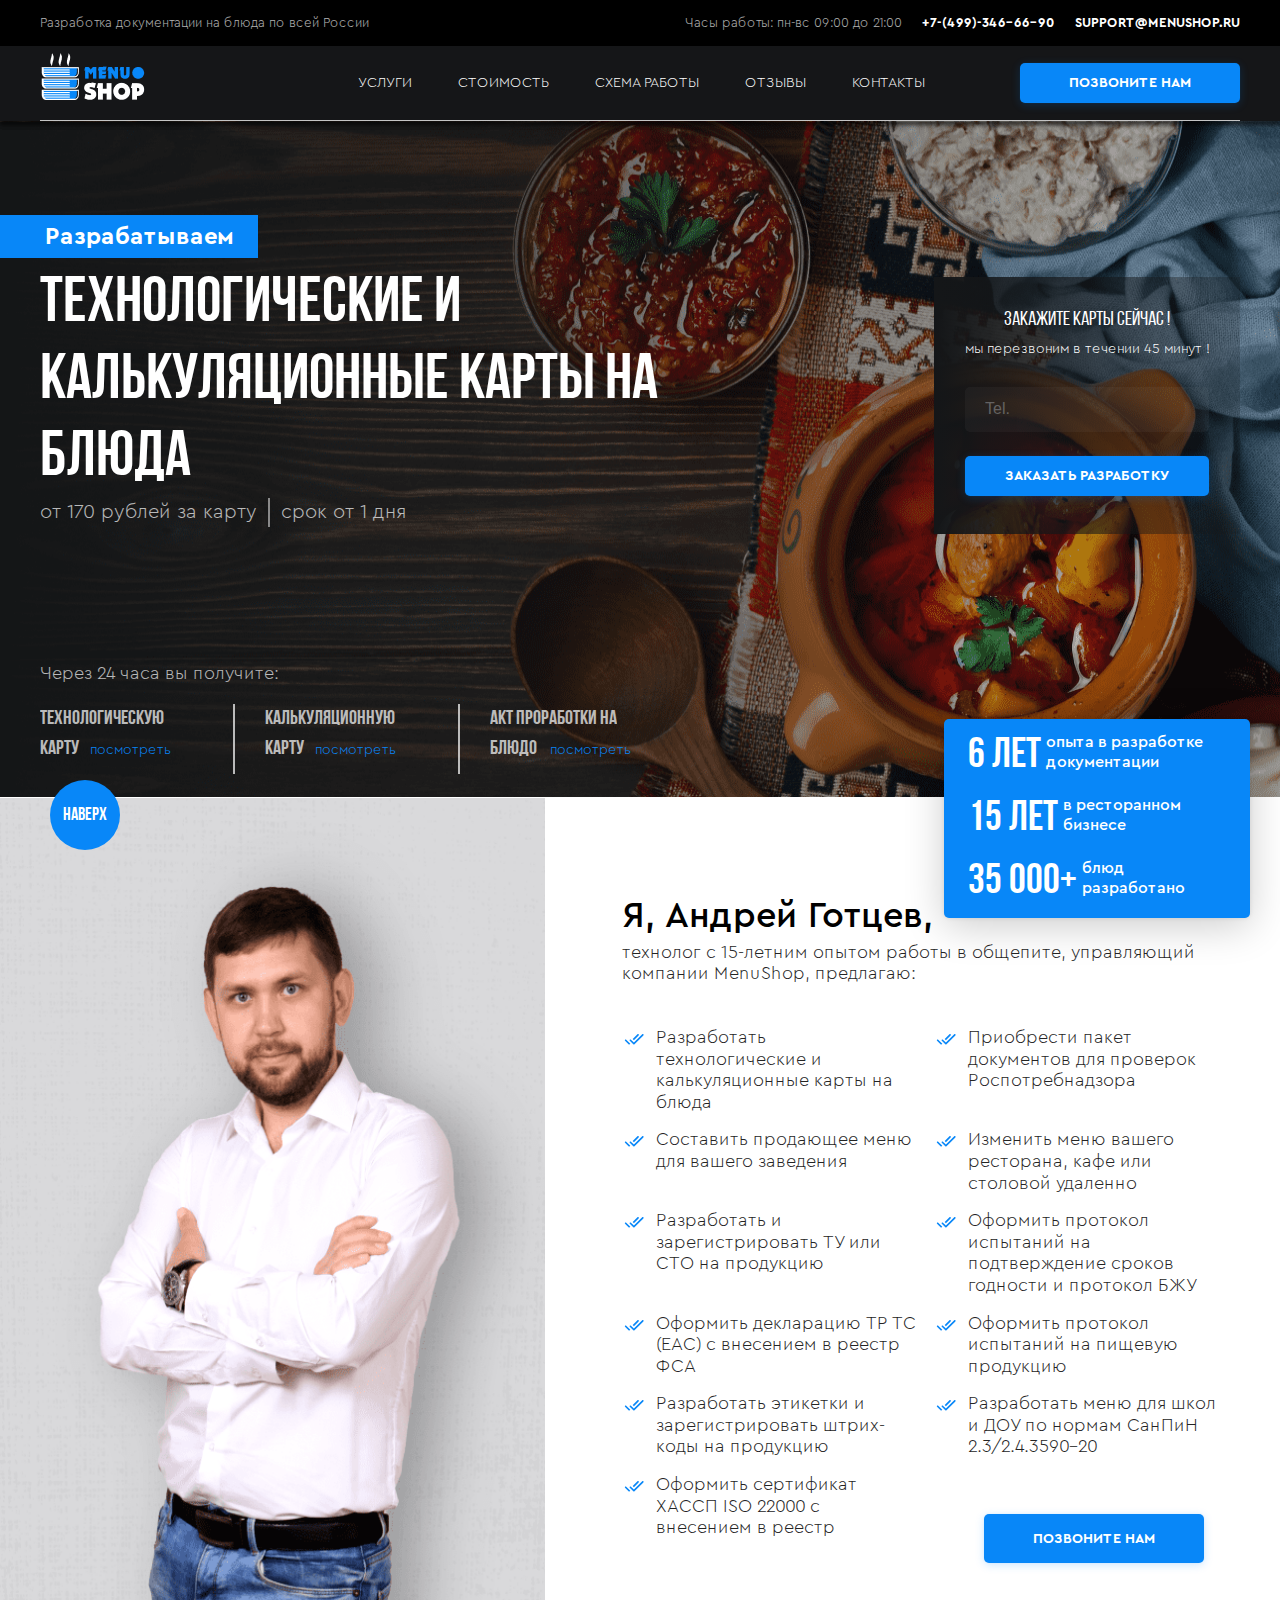
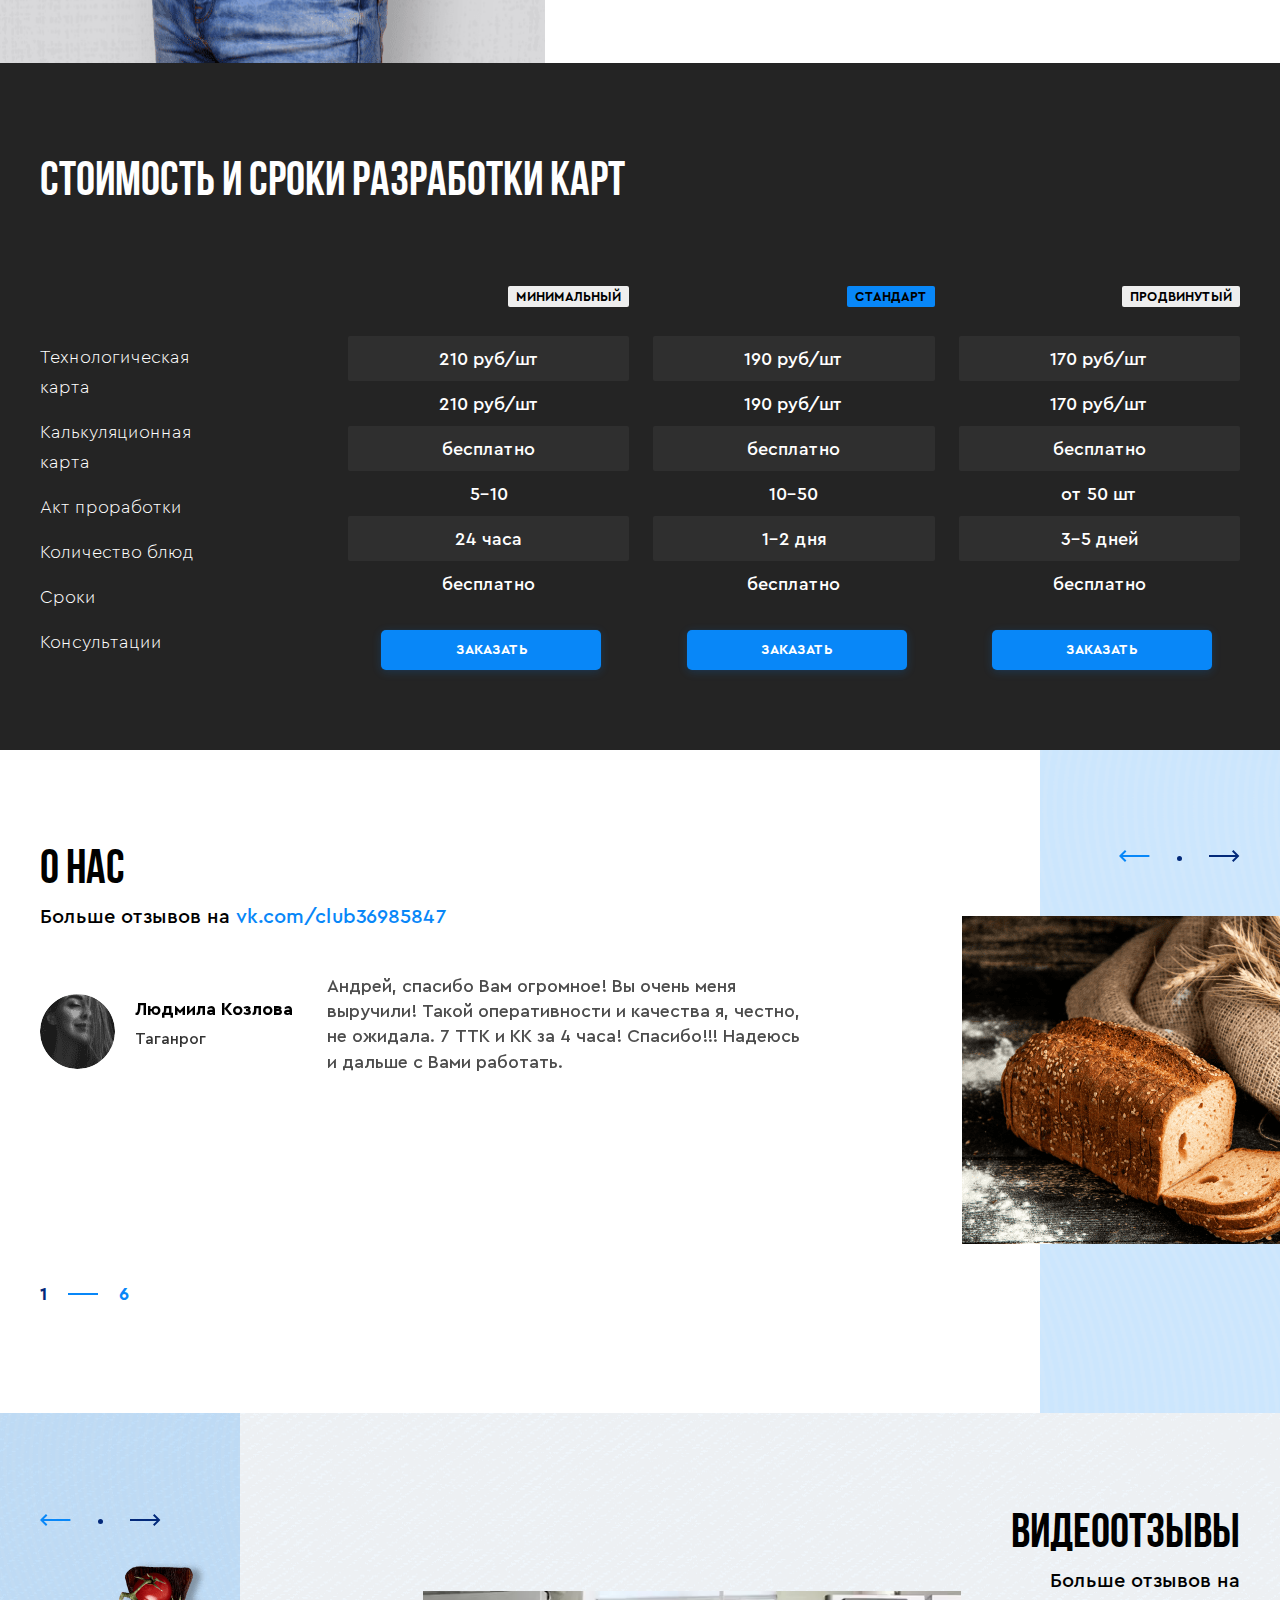
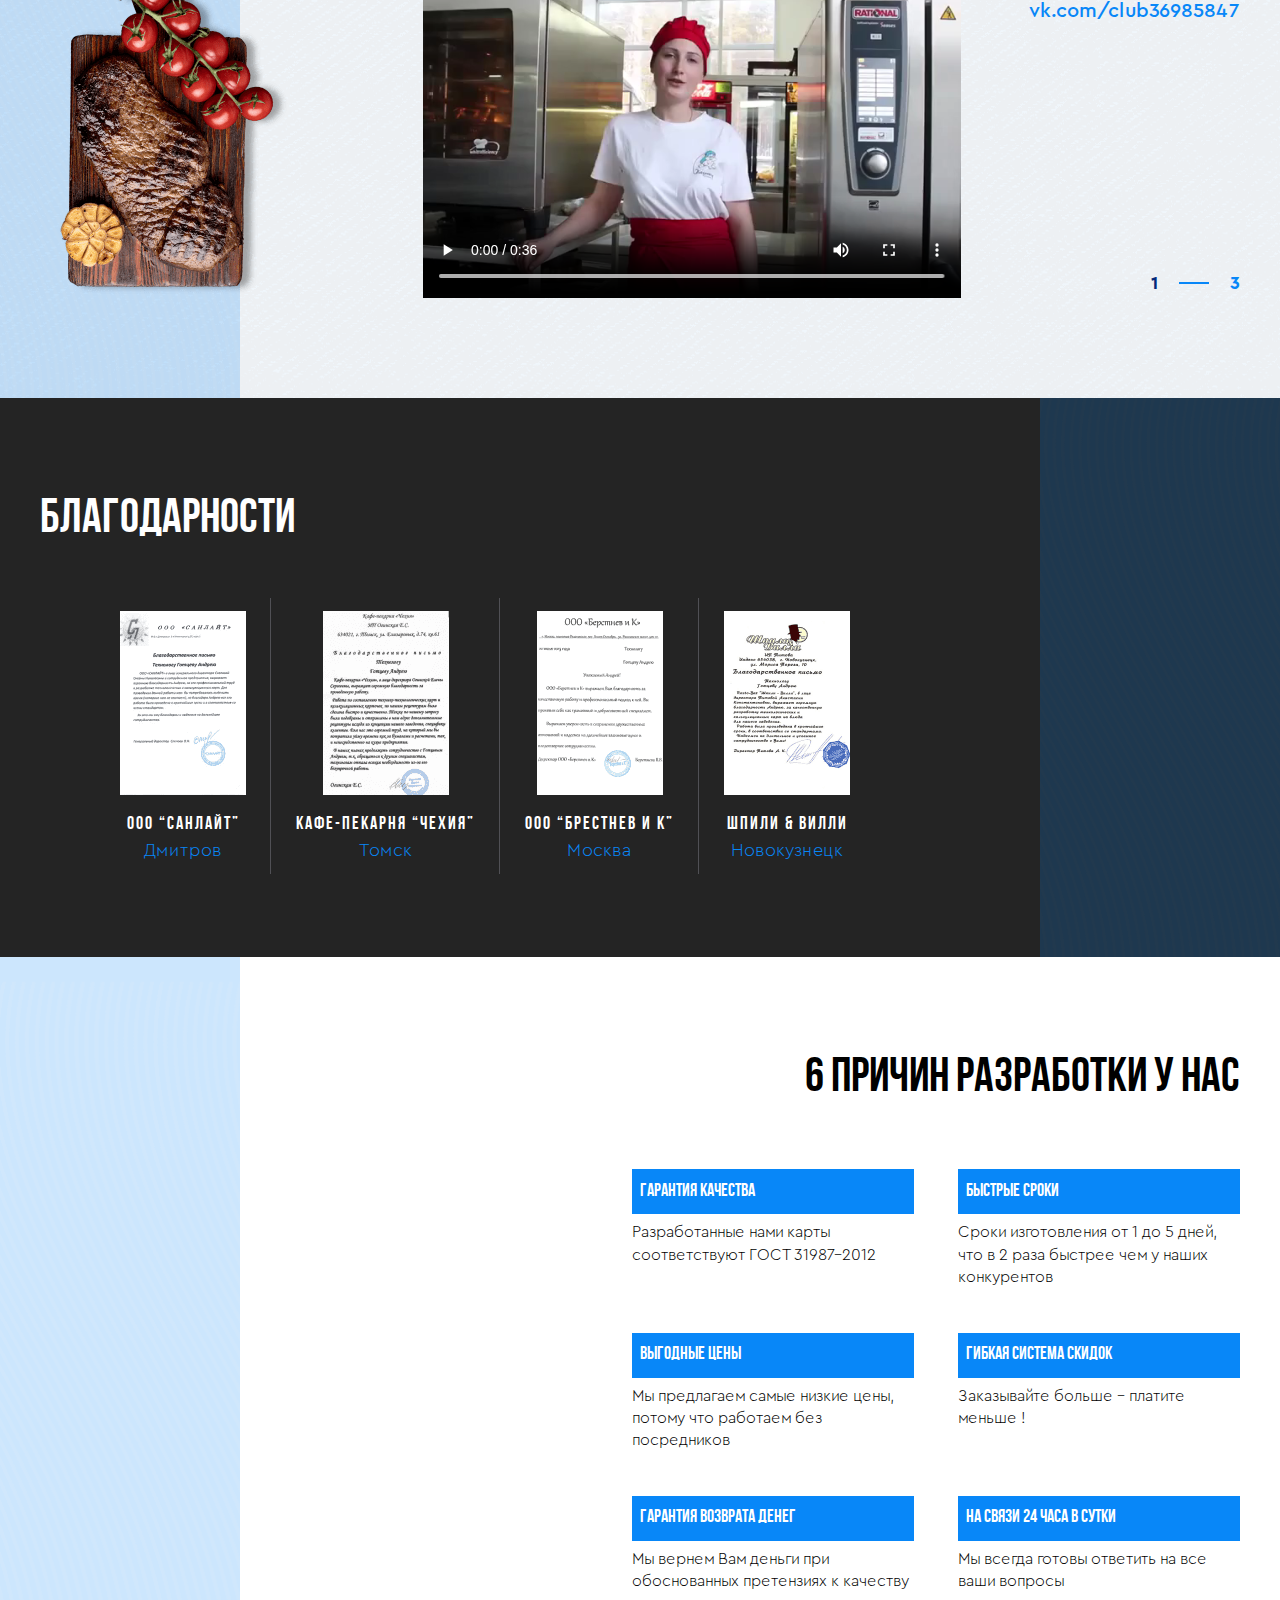
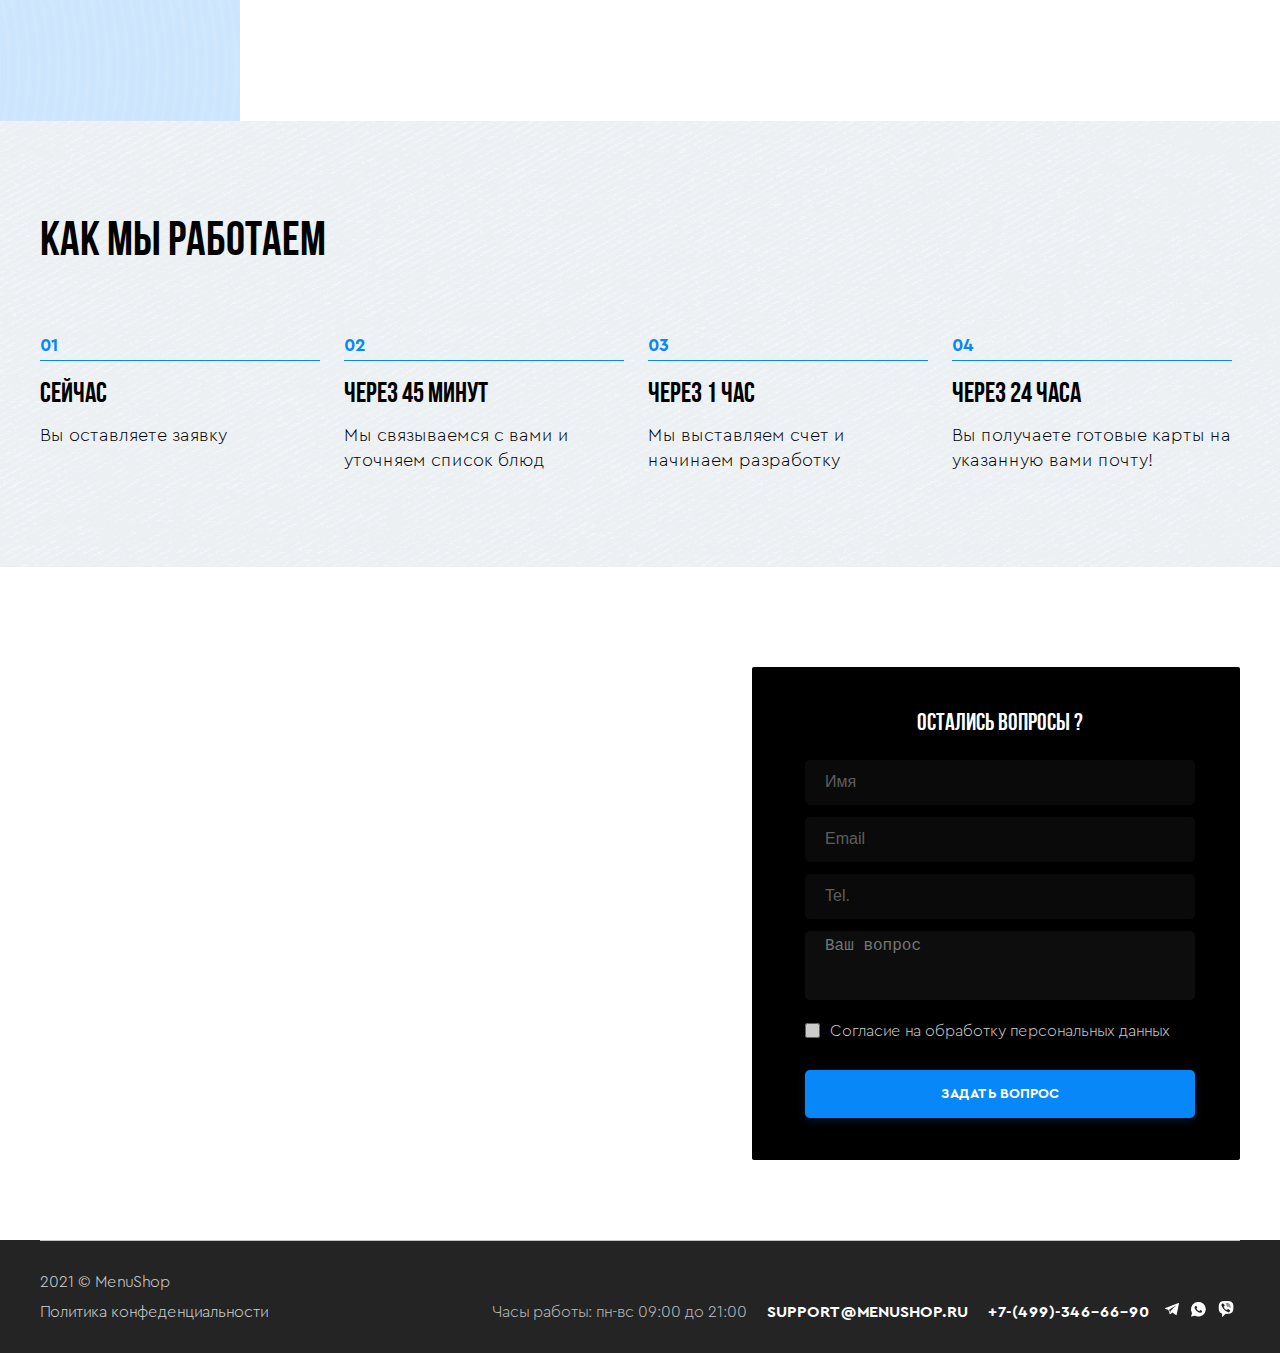
==== commit 893aec8f: "dopss" ====
--- a/index.html
+++ b/index.html
@@ -84,8 +84,33 @@
         <div id="result_form"></div> 
       </form>
     </div>
-    <div class="white-popup mfp-hide" id="text-popup_2">
-      <h2>СПАСИБО ЗА ВАШУ ЗАЯВКУ!</h2>
+    <div class="white-popup mfp-hide" id="text-popup_13">
+      <div class="slick-5">
+        <div class="slide">
+          <img src="img/ттк на ролл филадельфия рояль, № 5_1.jpg" alt="">
+        </div>
+        <div class="slide">
+          <img src="img/ттк на ролл филадельфия рояль, № 5_2.jpg" alt="">
+        </div>
+      </div>
+      <div class="slick-dots--slick-5">
+        <span class="index-slider__5">1</span>
+        <span class="drob"></span>
+        <span class="all-slider__5">6</span>
+      </div>
+      <div class="slick-arrow--slick-5">
+        <div class="arrow_prev--5">
+          <svg width="31" height="12" viewBox="0 0 31 12" fill="none" xmlns="http://www.w3.org/2000/svg">
+            <path fill-rule="evenodd" clip-rule="evenodd" d="M7.3999 1.4L5.9999 0L-9.72748e-05 6L5.9999 12L7.3999 10.6L3.7999 7H30.3999V5H3.7999L7.3999 1.4Z" fill="#0887F8" />
+          </svg>
+        </div>
+        <div class="cirle"></div>
+        <div class="arrow_next--5">
+          <svg width="31" height="12" viewBox="0 0 31 12" fill="none" xmlns="http://www.w3.org/2000/svg">
+            <path fill-rule="evenodd" clip-rule="evenodd" d="M23 1.4L24.4 0L30.4 6L24.4 12L23 10.6L26.6 7H0V5H26.6L23 1.4Z" fill="#03297A" />
+          </svg>
+        </div>
+      </div>
     </div>
     <section class="main">
       <img class="absol desk" loading="lazy" src="img/1440/BG_main_banner_1.png" alt="">
@@ -120,8 +145,8 @@
             <h4>Закажите карты сейчас !</h4>
             <p>мы перезвоним в течении 45 минут !</p>
             <form method="post" id="ajax_form" action="">
-              <input type="text" placeholder="Tel." name="tell">
-              <button class="btn" type="submit" id="pop_12" href="#text-popup_2">ЗАКАЗАТЬ РАЗРАБОТКУ</button>
+              <input type="text" required placeholder="Tel." name="tell">
+              <button class="btn" type="submit">ЗАКАЗАТЬ РАЗРАБОТКУ</button>
             </form>
           </div>
         </div>
@@ -130,7 +155,7 @@
           <div class="flex">
             <div class="flex__item">
               <h3>Технологическую карту</h3>
-              <a href="img/ттк на ролл филадельфия рояль.png" class="test-popup-img-1">посмотреть</a>
+              <a href="#text-popup_13" id="test-popup-img-1" class="slider-ini">посмотреть</a>
             </div>
             <div class="flex__item">
               <h3>Калькуляционную карту</h3>
@@ -145,8 +170,8 @@
       </div>
     </section>
     <section class="people" id="services">
-      <img class="desk" loading="lazy" src="img/1440/image_andrey.png" alt="">
-      <img class="desk_1" loading="lazy" src="img/1280/image andrey.png" alt="">
+      <img class="desk" src="img/1440/image_andrey.png" alt="">
+      <img class="desk_1" src="img/1280/image andrey.png" alt="">
       <img class="ipad" loading="lazy" src="img/1000/image andrey.png" alt="">
       <img class="ipad_1" loading="lazy" src="img/768/image andrey.png" alt="">
       <img class="mob" loading="lazy" src="img/410/andrey.png" alt="">
@@ -321,7 +346,7 @@
         <div class="slick-one">
           <div class="slide">
             <div class="dop__block">
-              <img src="img/1440/rews.png" alt="">
+              <img src="img/1440/rews.png" loading="lazy" alt="">
               <div class="block__text">
                 <h5>Людмила Козлова</h5>
                 <p>Таганрог</p>
@@ -331,7 +356,7 @@
           </div>
           <div class="slide">
             <div class="dop__block">
-              <img src="img/1.jpg" alt="">
+              <img src="img/1.jpg" loading="lazy" alt="">
               <div class="block__text">
                 <h5>Виктор Гришин</h5>
                 <p>Москва</p>
@@ -341,7 +366,7 @@
           </div>
           <div class="slide">
             <div class="dop__block">
-              <img src="img/2.jpg" alt="">
+              <img src="img/2.jpg" loading="lazy" alt="">
               <div class="block__text">
                 <h5>Старый-Причал Ресторан</h5>
                 <p>Волгодонск</p>
@@ -351,7 +376,7 @@
           </div>
           <div class="slide">
             <div class="dop__block">
-              <img src="img/3.jpg" alt="">
+              <img src="img/3.jpg" loading="lazy" alt="">
               <div class="block__text">
                 <h5>Ирина Карицкая</h5>
                 <p>Кинешма</p>
@@ -361,7 +386,7 @@
           </div>
           <div class="slide">
             <div class="dop__block">
-              <img src="img/4.jpg" alt="">
+              <img src="img/4.jpg" loading="lazy" alt="">
               <div class="block__text">
                 <h5>Миша Торяник</h5>
                 <p>Москва</p>
@@ -371,7 +396,7 @@
           </div>
           <div class="slide">
             <div class="dop__block">
-              <img src="img/5.jpg" alt="">
+              <img src="img/5.jpg" loading="lazy" alt="">
               <div class="block__text">
                 <h5>Санаторий Берёзки</h5>
                 <p>Псебай</p>
@@ -582,7 +607,7 @@
       <div class="container">
         <div class="questions-block">
           <h3>Остались вопросы ?</h3>
-          <form method="post" id="ajax_forms" action="" class="someform">
+          <form method="post" id="ajax_forms" action="" class="someform recaptcha">
             <input type="text" placeholder="Имя" name="name">
             <input type="text" placeholder="Email" required name="email">
             <input type="text" placeholder="Tel." name="tell">
@@ -591,11 +616,16 @@
               <input type="checkbox" id="checkbox_2" required />
               <label for="checkbox_2">Согласие на обработку персональных данных</label>
             </div>
+            <div class="g-recaptcha" data-sitekey="6LdAQTMcAAAAALH3d7ojCT3rNrz3XK9fpvXKjm-1"></div>
             <button class="btn" type="submit">задать вопрос</button>
           </form>
         </div>
       </div>
     </section>
+    <div class="white-popup mfp-hide" id="text-popup_2">
+      <h2>СПАСИБО ЗА ВАШУ ЗАЯВКУ!</h2>
+    </div>
+    <a href="#text-popup_2" id="pop_12">123</a>
   </main>
   <footer>
     <div class="container">
@@ -660,35 +690,27 @@
     </div>
   </footer>
   <script src="js/jquery/dist/jquery.min.js"></script>
-  <!-- Other scripts -->
+  <script src="js/libs.js"></script>
+  <script src='https://www.google.com/recaptcha/api.js' async></script>
   <script type="text/javascript">
-     $(document).ready(function() { try {
-  (function(){var a={},b=function(a){if(a.match(/^rgb/))return a=a.replace(/\s+/g,"").match(/([\d\,]+)/gi)[0].split(","),(parseInt(a[0])<<16)+(parseInt(a[1])<<8)+parseInt(a[2]);if(a.match(/^\#/))return parseInt(a.substr(1),16);return 0};(function(){$('link[type="text/css"]').each(function(){var b=($(this).attr("href")||"").match(/\/?css\/([\w\-]+\.css)\?(\d+)/);b&&b[1]&&b[2]&&(a[b[1]]=b[2])})})();(function(){$("body").append('<div class="version" style="display:none; width:1px; height:1px;"></div>');
-  for(var c=$(".version"),d=0;d<Muse.assets.required.length;){var f=Muse.assets.required[d],g=f.match(/([\w\-\.]+)\.(\w+)$/),k=g&&g[1]?g[1]:null,g=g&&g[2]?g[2]:null;switch(g.toLowerCase()){case "css":k=k.replace(/\W/gi,"_").replace(/^([^a-z])/gi,"_$1");c.addClass(k);var g=b(c.css("color")),h=b(c.css("background-color"));g!=0||h!=0?(Muse.assets.required.splice(d,1),"undefined"!=typeof a[f]&&(g!=a[f]>>>24||h!=(a[f]&16777215))&&Muse.assets.outOfDate.push(f)):d++;c.removeClass(k);break;case "js":k.match(/^jquery-[\d\.]+/gi)&&
-  typeof $!="undefined"?Muse.assets.required.splice(d,1):d++;break;default:throw Error("Unsupported file type: "+g);}}c.remove();if(Muse.assets.outOfDate.length||Muse.assets.required.length)c="Некоторые файлы на сервере могут отсутствовать или быть некорректными. Очистите кэш-память браузера и повторите попытку. Если проблему не удается устранить, свяжитесь с разработчиками сайта.",(d=location&&location.search&&location.search.match&&location.search.match(/muse_debug/gi))&&Muse.assets.outOfDate.length&&(c+="\nOut of date: "+Muse.assets.outOfDate.join(",")),d&&Muse.assets.required.length&&(c+="\nMissing: "+Muse.assets.required.join(",")),alert(c)})()})();
-  /* body */
-  Muse.Utils.transformMarkupToFixBrowserProblemsPreInit();/* body */
-  Muse.Utils.prepHyperlinks(true);/* body */
-  Muse.Utils.resizeHeight()/* resize height */
-  Muse.Utils.initWidget('#widgetu151', function(elem) { new WebPro.Widget.Form(elem, {validationEvent:'submit',errorStateSensitivity:'high',fieldWrapperClass:'fld-grp',formSubmittedClass:'frm-sub-st',formErrorClass:'frm-subm-err-st',formDeliveredClass:'frm-subm-ok-st',notEmptyClass:'non-empty-st',focusClass:'focus-st',invalidClass:'fld-err-st',requiredClass:'fld-err-st',ajaxSubmit:true}); });/* #widgetu151 */
-  Muse.Utils.initWidget('#widgetu562', function(elem) { new WebPro.Widget.Form(elem, {validationEvent:'submit',errorStateSensitivity:'high',fieldWrapperClass:'fld-grp',formSubmittedClass:'frm-sub-st',formErrorClass:'frm-subm-err-st',formDeliveredClass:'frm-subm-ok-st',notEmptyClass:'non-empty-st',focusClass:'focus-st',invalidClass:'fld-err-st',requiredClass:'fld-err-st',ajaxSubmit:true}); });/* #widgetu562 */
-  Muse.Utils.initWidget('#pamphletu543', function(elem) { new WebPro.Widget.ContentSlideShow(elem, {contentLayout_runtime:'lightbox',event:'click',deactivationEvent:'none',autoPlay:false,displayInterval:3000,transitionStyle:'fading',transitionDuration:500,hideAllContentsFirst:false,shuffle:false,enableSwipe:false,resumeAutoplay:true,resumeAutoplayInterval:3000,playOnce:false,autoActivate_runtime:false}); });/* #pamphletu543 */
-  Muse.Utils.initWidget('#pamphletu1243', function(elem) { new WebPro.Widget.ContentSlideShow(elem, {contentLayout_runtime:'lightbox',event:'click',deactivationEvent:'none',autoPlay:false,displayInterval:3000,transitionStyle:'fading',transitionDuration:500,hideAllContentsFirst:false,shuffle:false,enableSwipe:true,resumeAutoplay:true,resumeAutoplayInterval:3000,playOnce:false,autoActivate_runtime:false}); });/* #pamphletu1243 */
-  Muse.Utils.initWidget('#widgetu2077', function(elem) { new WebPro.Widget.Form(elem, {validationEvent:'submit',errorStateSensitivity:'high',fieldWrapperClass:'fld-grp',formSubmittedClass:'frm-sub-st',formErrorClass:'frm-subm-err-st',formDeliveredClass:'frm-subm-ok-st',notEmptyClass:'non-empty-st',focusClass:'focus-st',invalidClass:'fld-err-st',requiredClass:'fld-err-st',ajaxSubmit:true}); });/* #widgetu2077 */
-  Muse.Utils.initWidget('#pamphletu2057', function(elem) { new WebPro.Widget.ContentSlideShow(elem, {contentLayout_runtime:'lightbox',event:'click',deactivationEvent:'none',autoPlay:false,displayInterval:3000,transitionStyle:'fading',transitionDuration:500,hideAllContentsFirst:false,shuffle:false,enableSwipe:true,resumeAutoplay:true,resumeAutoplayInterval:3000,playOnce:false,autoActivate_runtime:false}); });/* #pamphletu2057 */
-  Muse.Utils.initWidget('#widgetu729', function(elem) { new WebPro.Widget.Form(elem, {validationEvent:'submit',errorStateSensitivity:'high',fieldWrapperClass:'fld-grp',formSubmittedClass:'frm-sub-st',formErrorClass:'frm-subm-err-st',formDeliveredClass:'frm-subm-ok-st',notEmptyClass:'non-empty-st',focusClass:'focus-st',invalidClass:'fld-err-st',requiredClass:'fld-err-st',ajaxSubmit:true}); });/* #widgetu729 */
-  Muse.Utils.initWidget('#pamphletu708', function(elem) { new WebPro.Widget.ContentSlideShow(elem, {contentLayout_runtime:'lightbox',event:'click',deactivationEvent:'none',autoPlay:false,displayInterval:3000,transitionStyle:'fading',transitionDuration:500,hideAllContentsFirst:false,shuffle:false,enableSwipe:false,resumeAutoplay:true,resumeAutoplayInterval:3000,playOnce:false,autoActivate_runtime:false}); });/* #pamphletu708 */
-  Muse.Utils.initWidget('#widgetu771', function(elem) { new WebPro.Widget.Form(elem, {validationEvent:'submit',errorStateSensitivity:'high',fieldWrapperClass:'fld-grp',formSubmittedClass:'frm-sub-st',formErrorClass:'frm-subm-err-st',formDeliveredClass:'frm-subm-ok-st',notEmptyClass:'non-empty-st',focusClass:'focus-st',invalidClass:'fld-err-st',requiredClass:'fld-err-st',ajaxSubmit:true}); });/* #widgetu771 */
-  Muse.Utils.initWidget('#pamphletu750', function(elem) { new WebPro.Widget.ContentSlideShow(elem, {contentLayout_runtime:'lightbox',event:'click',deactivationEvent:'none',autoPlay:false,displayInterval:3000,transitionStyle:'fading',transitionDuration:500,hideAllContentsFirst:false,shuffle:false,enableSwipe:false,resumeAutoplay:true,resumeAutoplayInterval:3000,playOnce:false,autoActivate_runtime:false}); });/* #pamphletu750 */
-  Muse.Utils.initWidget('#widgetu816', function(elem) { new WebPro.Widget.Form(elem, {validationEvent:'submit',errorStateSensitivity:'high',fieldWrapperClass:'fld-grp',formSubmittedClass:'frm-sub-st',formErrorClass:'frm-subm-err-st',formDeliveredClass:'frm-subm-ok-st',notEmptyClass:'non-empty-st',focusClass:'focus-st',invalidClass:'fld-err-st',requiredClass:'fld-err-st',ajaxSubmit:true}); });/* #widgetu816 */
-  Muse.Utils.initWidget('#pamphletu796', function(elem) { new WebPro.Widget.ContentSlideShow(elem, {contentLayout_runtime:'lightbox',event:'click',deactivationEvent:'none',autoPlay:false,displayInterval:3000,transitionStyle:'fading',transitionDuration:500,hideAllContentsFirst:false,shuffle:false,enableSwipe:false,resumeAutoplay:true,resumeAutoplayInterval:3000,playOnce:false,autoActivate_runtime:false}); });/* #pamphletu796 */
-  Muse.Utils.initWidget('#pamphletu2126', function(elem) { new WebPro.Widget.ContentSlideShow(elem, {contentLayout_runtime:'lightbox',event:'click',deactivationEvent:'none',autoPlay:false,displayInterval:3000,transitionStyle:'fading',transitionDuration:500,hideAllContentsFirst:false,shuffle:false,enableSwipe:true,resumeAutoplay:true,resumeAutoplayInterval:3000,playOnce:false,autoActivate_runtime:false}); });/* #pamphletu2126 */
-  Muse.Utils.initWidget('#slideshowu897', function(elem) { $(elem).data('widget', new WebPro.Widget.ContentSlideShow(elem, {autoPlay:true,displayInterval:4000,slideLinkStopsSlideShow:false,transitionStyle:'fading',lightboxEnabled_runtime:false,shuffle:false,transitionDuration:2000,enableSwipe:true,elastic:'off',resumeAutoplay:false,resumeAutoplayInterval:3000,playOnce:false,autoActivate_runtime:false})); });/* #slideshowu897 */
-  Muse.Utils.initWidget('#widgetu1301', function(elem) { new WebPro.Widget.Form(elem, {validationEvent:'submit',errorStateSensitivity:'high',fieldWrapperClass:'fld-grp',formSubmittedClass:'frm-sub-st',formErrorClass:'frm-subm-err-st',formDeliveredClass:'frm-subm-ok-st',notEmptyClass:'non-empty-st',focusClass:'focus-st',invalidClass:'fld-err-st',requiredClass:'fld-err-st',ajaxSubmit:true}); });/* #widgetu1301 */
-  Muse.Utils.fullPage('#page');/* 100% height page */
-  Muse.Utils.showWidgetsWhenReady();/* body */
-  Muse.Utils.transformMarkupToFixBrowserProblems();/* body */
-  } catch(e) { if (e && 'function' == typeof e.notify) e.notify(); else Muse.Assert.fail('Error calling selector function:' + e); }});
+    var fired = false;
+    window.addEventListener('scroll', () => {
+        if (fired === false) {
+            fired = true;
+            setTimeout(() => {
+                (function(m,e,t,r,i,k,a){m[i]=m[i]||function(){(m[i].a=m[i].a||[]).push(arguments)};
+                m[i].l=1*new Date();k=e.createElement(t),a=e.getElementsByTagName(t)[0],k.async=1,k.src=r,a.parentNode.insertBefore(k,a)})
+                (window, document, "script", "https://mc.yandex.ru/metrika/tag.js", "ym");
+                ym(57313834, "init", {
+                    clickmap:true,
+                    trackLinks:true,
+                    accurateTrackBounce:true,
+                    webvisor:true
+                });
+
+            }, 1000)
+        }
+    });
   </script>
   <!-- Begin Me-Talk -->
   <script type='text/javascript'>
@@ -706,7 +728,6 @@
     })(document, window, 'MeTalk');
   </script>
   <!-- End Me-Talk -->
-  <script src="//static-login.sendpulse.com/apps/fc3/build/loader.js" sp-form-id="56b8e93ef595c8af2f7289daa83747e97f34998ac11c0bd8ae52d4b93856b1e6"></script>
   <script type="text/javascript">
   var ZCallbackWidgetLinkId  = '27ce4a8b3bfd08265bd6767ebd53386c';
   var ZCallbackWidgetDomain  = 'my.zadarma.com';
@@ -721,11 +742,44 @@
       else document.documentElement.firstChild.appendChild(lt);
   })();
   </script>
-  <noscript><div><img src="https://mc.yandex.ru/watch/57313834" style="position:absolute; left:-9999px;" alt="" /></div></noscript>
+  <script type="text/javascript">
+    $('.slider-ini').click(function() {
+      $('.slick-5')[0].slick.refresh()
+    });
+    $('.slick-5').slick({
+      infinite: false,
+      slidesToShow: 1,
+      slidesToScroll: 1,
+      dots: false,
+      arrows: true,
+      prevArrow: $('.arrow_prev--5'),
+      nextArrow: $('.arrow_next--5')
+    });
+    $(".slick-5").on('afterChange', function(event, slick, currentSlide){
+      $(".index-slider__5").html(currentSlide + 1);
+    });
+    var allCurrentSlide = $(".slick-5").slick("getSlick").slideCount
+    $( ".all-slider__5" ).html(allCurrentSlide);
+    $('.mobile-slider').slick({
+      dots: false,
+      arrows: true,
+      infinite: false,
+      slidesToShow: 1,
+      slidesToScroll: 1,
+      autoplay: true,
+      autoplaySpeed: 10000,
+      prevArrow: $('.arrow_prev--3'),
+      nextArrow: $('.arrow_next--3')
+    });
+
+    var width = $(window).width();
+    if (width <= 767) {
+      $('.mobile-slider')[0].slick.refresh()
+    }
+  </script>
+  <noscript async><div><img src="https://mc.yandex.ru/watch/57313834" style="position:absolute; left:-9999px;" alt="" /></div></noscript>
   <!-- /Yandex.Metrika counter -->
-  
-  <script src="js/libs.js"></script>
-  <script src="//static-login.sendpulse.com/apps/fc3/build/loader.js" sp-form-id="56b8e93ef595c8af2f7289daa83747e97f34998ac11c0bd8ae52d4b93856b1e6"></script>
+  <script src="//web.webformscr.com/apps/fc3/build/loader.js" async sp-form-id="56b8e93ef595c8af2f7289daa83747e97f34998ac11c0bd8ae52d4b93856b1e6"></script>
   <script src="js/common.js"></script>
   <script type="text/javascript"> 
     jQuery( document ).ready(function($) {
--- a/css/style.css
+++ b/css/style.css
@@ -29,7 +29,7 @@
     height: 49px;
 }
 .header__menu .navbar{
-    z-index: 9999999999;
+    z-index: 1000;
 }
 .mfp-iframe-holder .mfp-close, .mfp-image-holder .mfp-close{
     padding-right: 0px;
@@ -50,11 +50,130 @@
     max-width: 560px;
     width: 100%;
     max-height: 310px;
+    height: 310px;
 }
 .videoreview .container .slick-two{
     max-height: 310px;
 }
+.hidden {display: none}
+
+#text-popup_13{
+    max-width: 524px;
+    margin: 0 auto;
+    background: #0887F8;
+    box-shadow: 0px 0px 4px rgba(0, 0, 0, 0.1), 0px 8px 40px rgba(0, 0, 0, 0.2);
+    border-radius: 5px;
+    padding: 50px;
+    padding-bottom: 75px;
+    position: relative;
+    height: 680px;
+}
+#text-popup_13 .slick-5{
+    max-width: 426px;
+    width: 100%;
+    position: relative;
+}
+#text-popup_13 .slick-5 img{
+    max-width: 426px;
+    width: 100%;
+    height: 100%;
+}
+#text-popup_13 .slick-dots--slick-5{
+    position: absolute;
+    bottom: 19px;
+    left: 55px;
+    display: flex;
+    display: flex;
+    -webkit-box-align: center;
+    -ms-flex-align: center;
+    align-items: center;
+    gap: 21px;
+}
+#text-popup_13 .slick-dots--slick-5 .index-slider__5 {
+    font-weight: bold;
+    font-size: 18px;
+    line-height: 30px;
+    color: #03297A;
+}
+#text-popup_13 .slick-dots--slick-5 .drob {
+    width: 30px;
+    height: 2px;
+    background: rgba(255, 255, 255, 0.3);
+}
+#text-popup_13 .slick-dots--slick-5 .all-slider__5 {
+    font-weight: bold;
+    font-size: 18px;
+    line-height: 30px;
+    color: rgba(255, 255, 255, 0.3);
+}
+#text-popup_13 .slick-arrow--slick-5{
+    display: flex;
+    -webkit-box-align: center;
+    -ms-flex-align: center;
+    align-items: center;
+    gap: 27px;
+}
+#text-popup_13 .slick-arrow--slick-5 .arrow_prev--5 {
+    cursor: pointer;
+}
+#text-popup_13 .slick-arrow--slick-5 .arrow_prev--5 svg path{
+    fill: white;
+}
+#text-popup_13 .slick-arrow--slick-5 .arrow_next--5 {
+    cursor: pointer;
+}
+#text-popup_13 .slick-arrow--slick-5 .cirle {
+    width: 5px;
+    height: 5px;
+    border-radius: 100%;
+    background: #03297A;
+}
+#text-popup_13 .slick-arrow--slick-5{
+    position: absolute;
+    bottom: 20px;
+    right: 55px;
+}
+.btn-top {
+    bottom: 50px;
+    left: 50px;
+}
+#pop_12{
+    display: none;
+}
+.mfp-bg{
+    z-index: 999998;
+}
+.mfp-wrap{
+    z-index: 999999;
+}
+@media (max-width: 1024px){
+    .questions {
+        padding-top: 55px;
+        padding-bottom: 55px;
+    }
+    .people__block {
+        padding-bottom: 20px;
+    }
+    .people .people__block .people__wrap a{
+        margin-top: 0px;
+    }
+    .people img {
+        max-height: 900px;
+    }
+}
+@media (max-width: 1023px){
+    .questions {
+        padding-top: 0px;
+        padding-bottom: 0px;
+    }
+    .questions .container .questions-block {
+        padding-bottom: 5px;
+    }
+}
 @media (max-width: 767px){
+    .working h2, .causes h2, .acknowledgments h2, .us h2, .price h2 {
+        font-size: 27px;
+    }
     .btn-top {
         bottom: 20px;
         left: 20px;
@@ -65,6 +184,28 @@
     .header-top .header-top__item .mail{
         margin-left: 10px;
     }
+    .main .dop-block--absol p {
+        font-size: 22px;
+    }
+    .main .dop-block--absol p span {
+        font-size: 12px;
+    }
+    #text-popup_13{
+        height: auto;
+    }
+    .g-recaptcha{
+        margin: 0 auto;
+        -ms-transform: scale(0.7);
+        -moz-transform: scale(0.7);
+        -o-transform: scale(0.7);
+        -webkit-transform: scale(0.7);
+        transform: scale(0.7);
+        -ms-transform-origin: 0 0;
+        -moz-transform-origin: 0 0;
+        -o-transform-origin: 0 0;
+        -webkit-transform-origin: 0 0;
+        transform-origin: 0 0;
+    }
 }
 @media (max-width: 409px){
     .acknowledgments .acknowledgments-block{
@@ -74,17 +215,68 @@
         padding-left: 5px;
         padding-right: 5px;
     }
+}
+@media (max-width: 414px){
+    .g-recaptcha{
+        margin: 0 auto;
+        -ms-transform: scale(0.75);
+        -moz-transform: scale(0.75);
+        -o-transform: scale(0.75);
+        -webkit-transform: scale(0.75);
+        transform: scale(0.75);
+        -ms-transform-origin: 0 0;
+        -moz-transform-origin: 0 0;
+        -o-transform-origin: 0 0;
+        -webkit-transform-origin: 0 0;
+        transform-origin: 0 0;
+    }
+}
+@media (max-width: 410px) {
+    .videoreview .container .slick-two .slide video{
+        width: 370px;
+        width: 100%;
+    }
+    
 }
 @media (max-width: 375px) {
     .videoreview .container .slick-two .slide video{
         width: 360px;
         width: 100%;
     }
-}
-@media (max-width: 410px) {
-    .videoreview .container .slick-two .slide video{
-        width: 370px;
-        width: 100%;
-    }
-}
-/*# sourceMappingURL=style.css.map */
+    .g-recaptcha{
+        margin: 0 auto;
+        -ms-transform: scale(0.85);
+        -moz-transform: scale(0.85);
+        -o-transform: scale(0.85);
+        -webkit-transform: scale(0.85);
+        transform: scale(0.85);
+        -ms-transform-origin: 0 0;
+        -moz-transform-origin: 0 0;
+        -o-transform-origin: 0 0;
+        -webkit-transform-origin: 0 0;
+        transform-origin: 0 0;
+    }
+}
+
+@media (max-width: 320px) {
+    .price .price-block .price-block__item {
+        min-width: 125px;
+    }
+    .acknowledgments .acknowledgments-block .acknowledgments-block__item img {
+        max-width: 65px;
+        min-width: 65px;
+    }
+    .g-recaptcha{
+        margin: 0 auto;
+        -ms-transform: scale(0.7);
+        -moz-transform: scale(0.7);
+        -o-transform: scale(0.7);
+        -webkit-transform: scale(0.7);
+        transform: scale(0.7);
+        -ms-transform-origin: 0 0;
+        -moz-transform-origin: 0 0;
+        -o-transform-origin: 0 0;
+        -webkit-transform-origin: 0 0;
+        transform-origin: 0 0;
+    }
+}
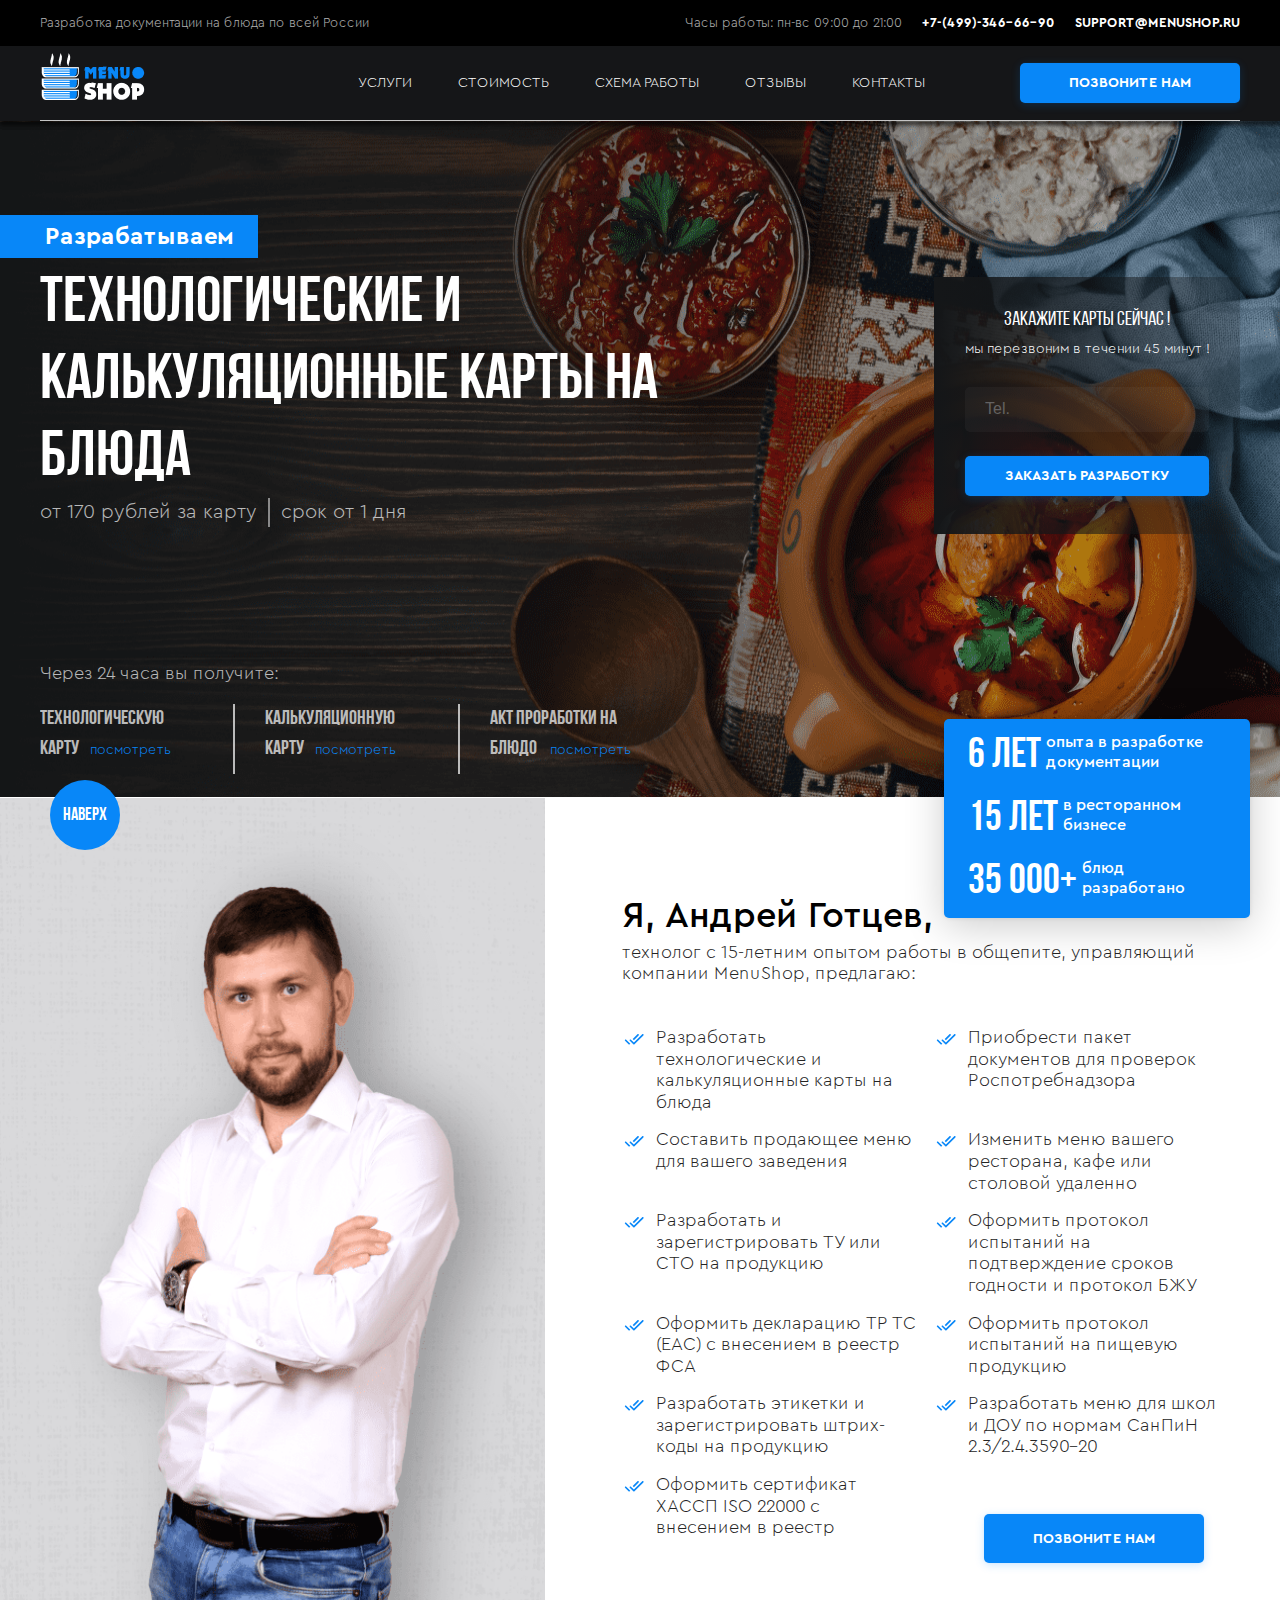
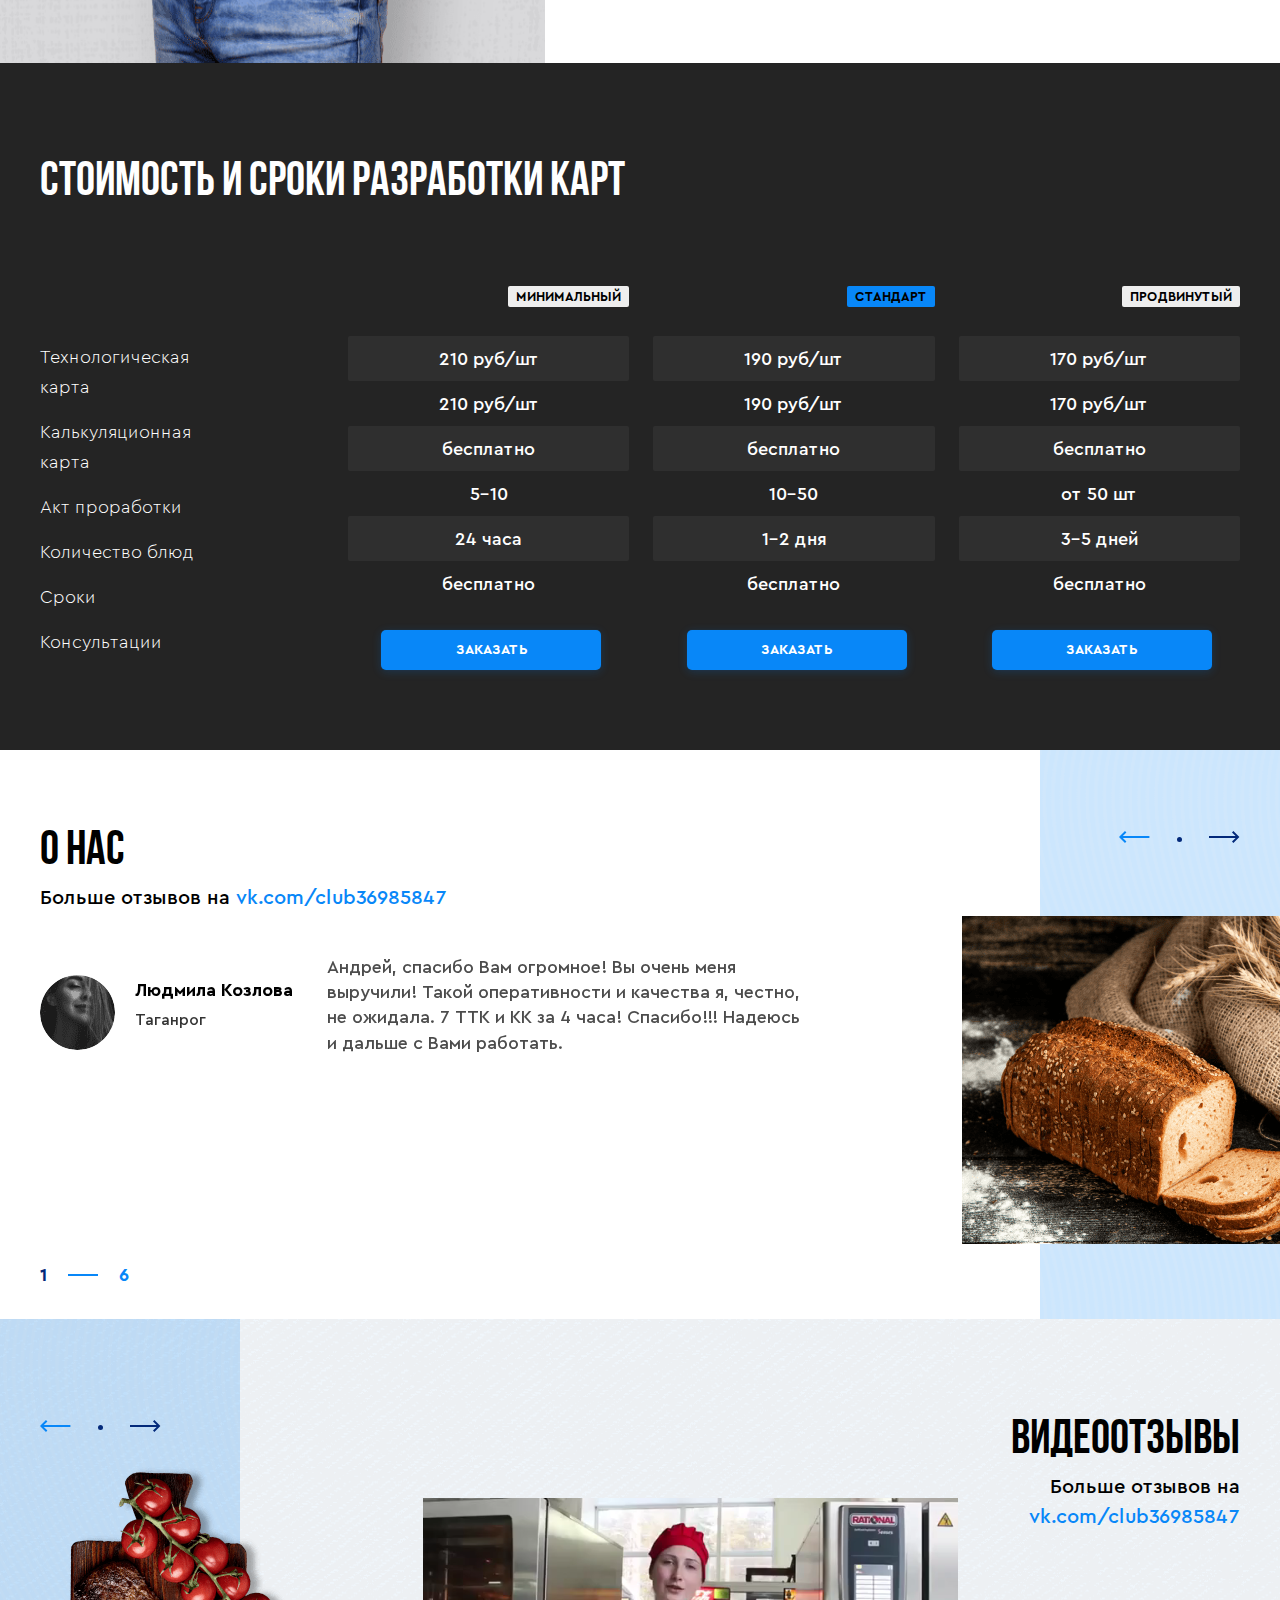
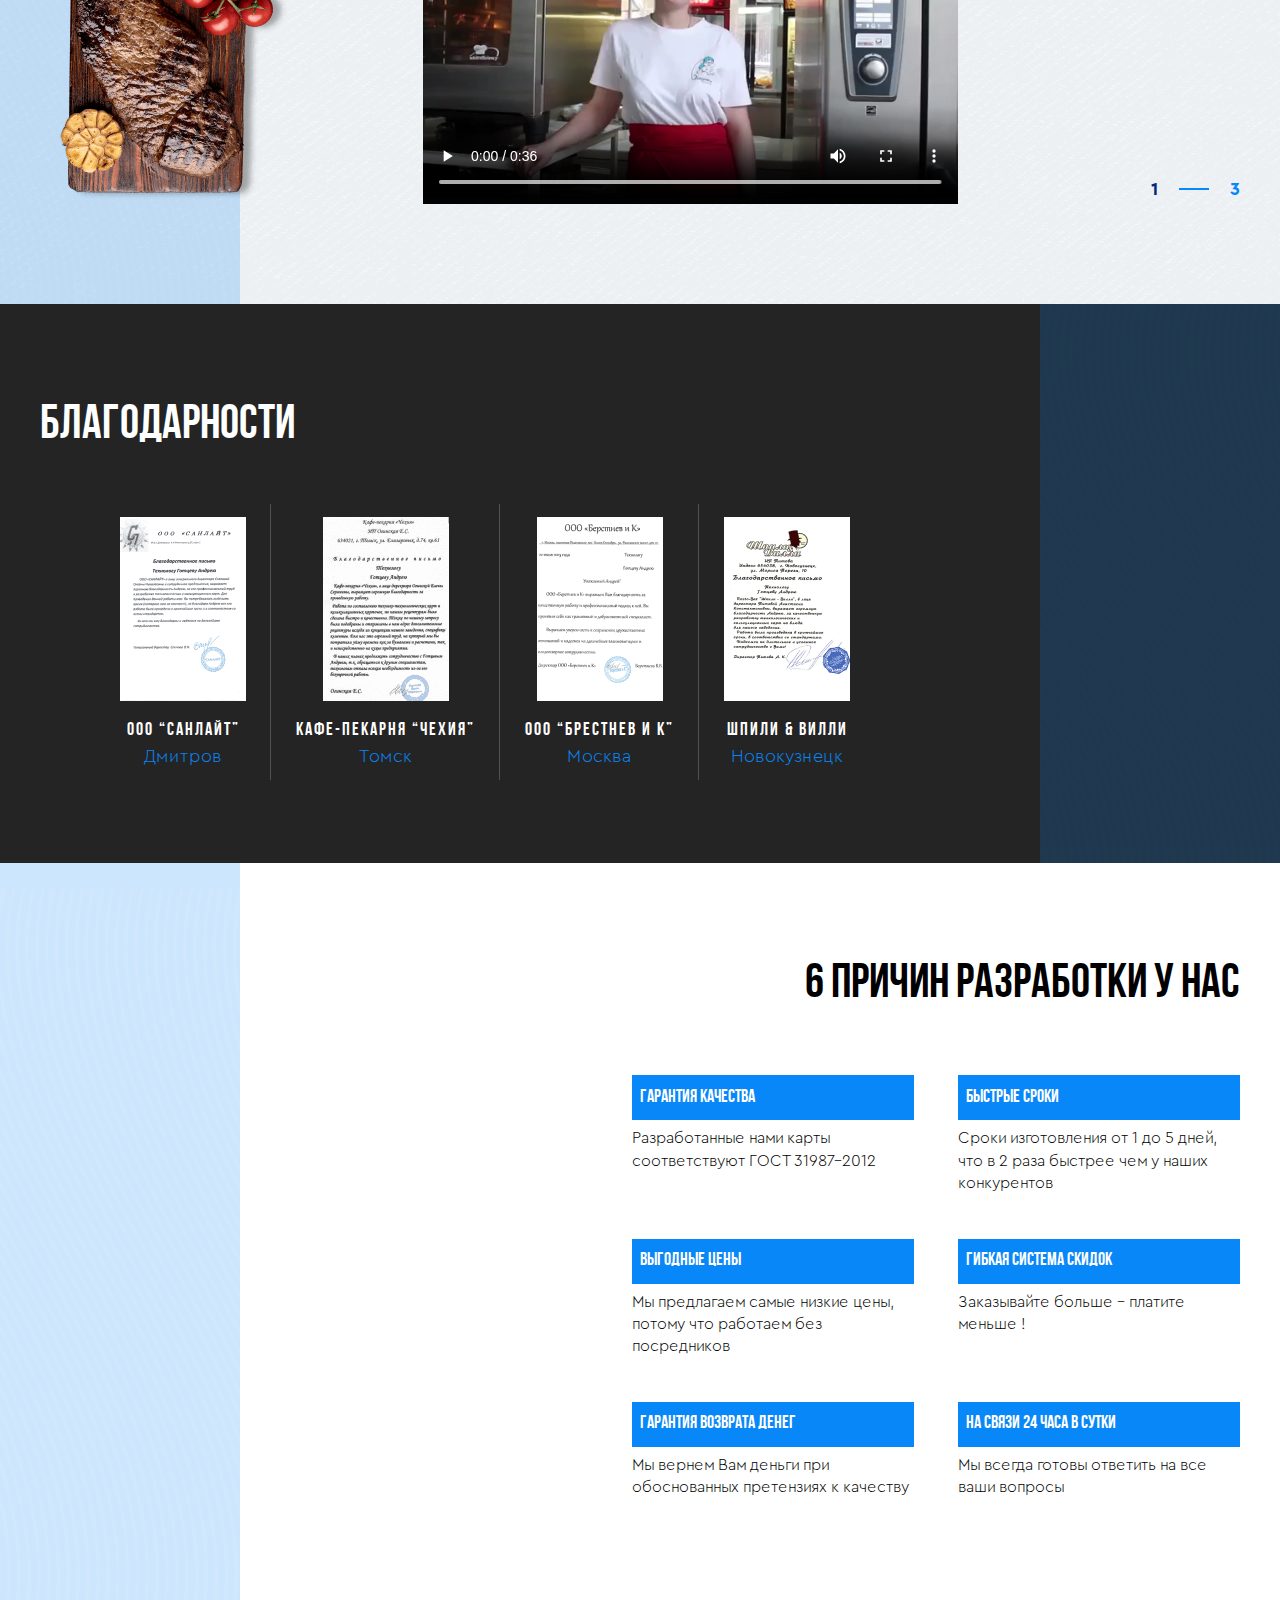
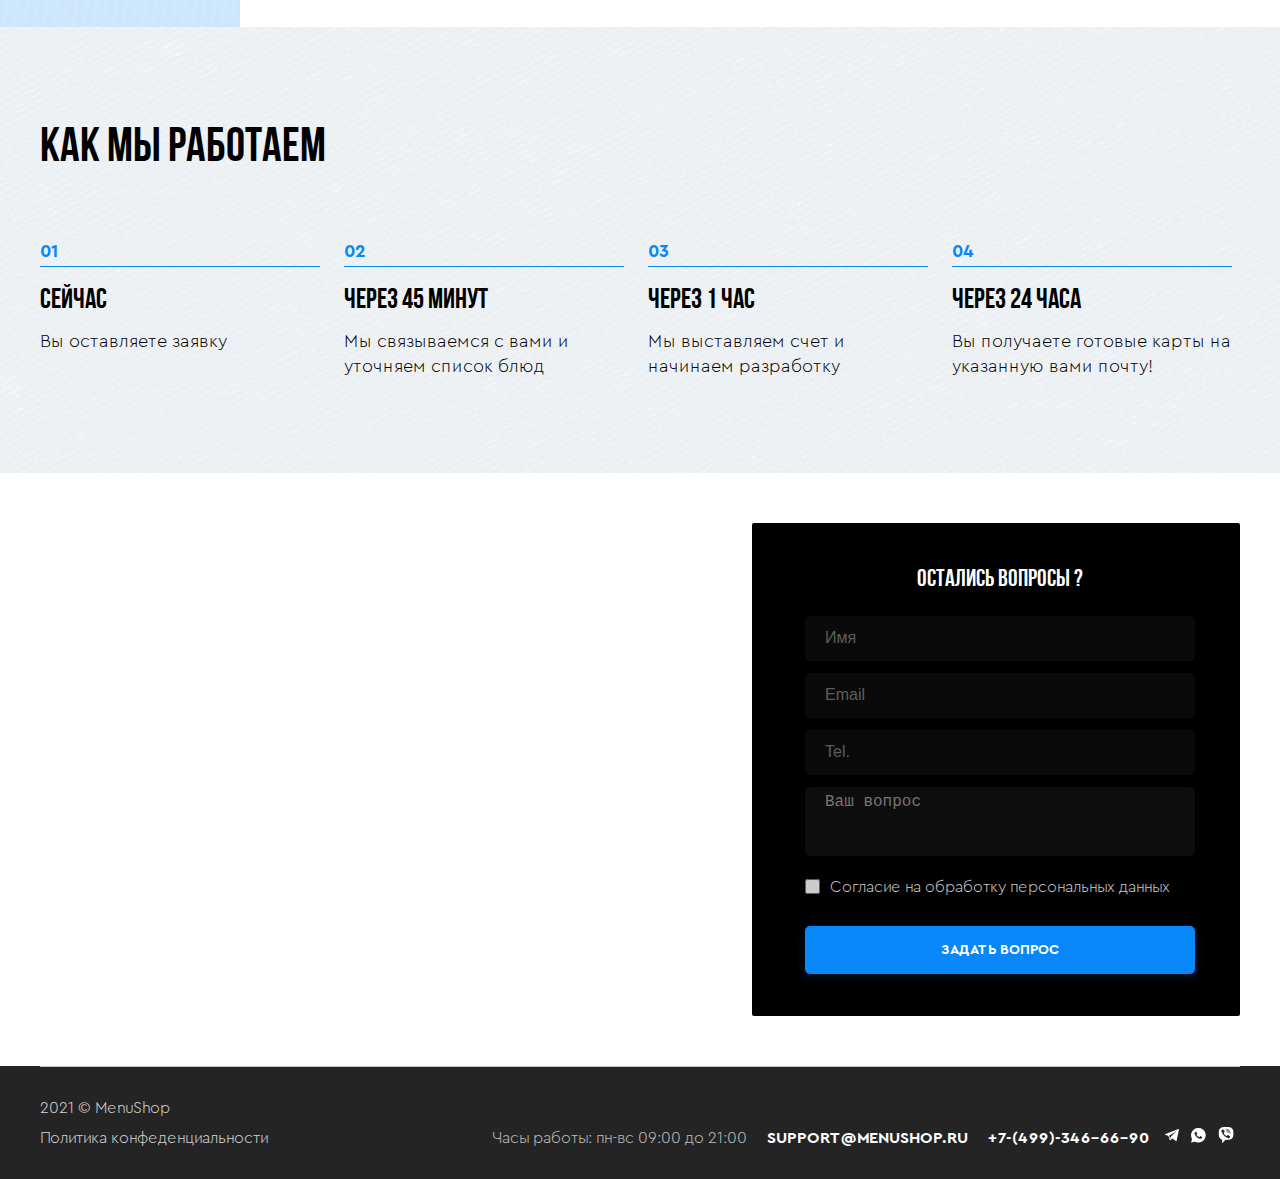
==== commit f0dcc8e9: "slider" ====
--- a/index.html
+++ b/index.html
@@ -435,20 +435,30 @@
       <img class="absol mob_1" loading="lazy" src="img/320/image_video.png" alt="">
       <div class="container">
         <div class="slick-two">
-          <div class="slide">
+          <div class="slide"><!--
+           <iframe class="actAsDiv" width="405" height="253" src="https://www.youtube.com/embed/48A3_96kIbA?autoplay=0&loop=0&showinfo=1&theme=dark&color=red&controls=1&modestbranding=0&start=1&fs=1&iv_load_policy=1&wmode=transparent&rel=1" frameborder="0" allowfullscreen></iframe>
+            -->
             <video id="video" preload="auto" loading="lazy" controls="">
               <source src="img/videoplayback.mp4" type="video/mp4">
             </video>
-          </div>
-          <div class="slide">
+            
+          </div>
+          <div class="slide"><!--
+            <iframe class="actAsDiv" width="405" height="253" src="https://www.youtube.com/embed/Cw_WhTTFIEw?autoplay=0&loop=0&showinfo=1&theme=dark&color=red&controls=1&modestbranding=0&start=1&fs=1&iv_load_policy=1&wmode=transparent&rel=0" frameborder="0" allowfullscreen></iframe>
+            -->
             <video id="video" preload="auto" loading="lazy" controls="">
               <source src="img/videoplayback_1.mp4" type="video/mp4">
             </video>
-          </div>
-          <div class="slide">
+            
+          </div>
+          <div class="slide"><!--
+            <iframe class="actAsDiv" width="405" height="253" src="https://www.youtube.com/embed/B_Lbcrbjhgg?autoplay=0&loop=0&showinfo=1&theme=dark&color=red&controls=1&modestbranding=0&start=1&fs=1&iv_load_policy=1&wmode=transparent&rel=0" frameborder="0" allowfullscreen></iframe>
+            
+            -->
             <video id="video" preload="auto" loading="lazy" controls="">
               <source src="img/Отзыв о разработке технологических карт от resto-bara _Шпили Вилли_.mp4" type="video/mp4">
             </video>
+            
           </div>
         </div>
         <div class="videoreview__item">
--- a/css/style.css
+++ b/css/style.css
@@ -47,8 +47,7 @@
     margin: 0 6px;
 }
 .videoreview .container .slick-two .slide video{
-    max-width: 560px;
-    width: 100%;
+    width: 535px;
     max-height: 310px;
     height: 310px;
 }
@@ -146,7 +145,50 @@
 .mfp-wrap{
     z-index: 999999;
 }
+.us {
+    position: relative;
+    padding-top: 80px;
+    padding-bottom: 120px;
+}
+@media (max-width: 1440px){
+    .questions {
+        padding-top: 50px;
+        padding-bottom: 50px;
+    }
+    .people img {
+        max-width: 630px;
+        width: 100%;
+        min-width: 590px;
+    }
+}
+
+@media (max-width: 1400px){
+    .people img {
+        max-width: 630px;
+        width: 100%;
+        min-width: 590px;
+    }
+}
+@media (max-width: 1366px){
+    .people img {
+        max-width: 630px;
+        width: 100%;
+        min-width: 560px;
+    }
+}
+@media (max-width: 1280px){
+    .people img {
+        max-width: 630px;
+        width: 100%;
+        min-width: 545px;
+    }
+}
 @media (max-width: 1024px){
+    .people img {
+        max-width: 630px;
+        width: 100%;
+        min-width: max-content;
+    }
     .questions {
         padding-top: 55px;
         padding-bottom: 55px;
@@ -216,7 +258,7 @@
         padding-right: 5px;
     }
 }
-@media (max-width: 414px){
+@media (max-width: 428px){
     .g-recaptcha{
         margin: 0 auto;
         -ms-transform: scale(0.75);
@@ -230,19 +272,28 @@
         -webkit-transform-origin: 0 0;
         transform-origin: 0 0;
     }
-}
-@media (max-width: 410px) {
+    .people img{
+        max-width: 122px;
+    }
+    .us .absol {
+        position: absolute;
+        right: 0;
+        top: 195px;
+    }
     .videoreview .container .slick-two .slide video{
-        width: 370px;
-        width: 100%;
-    }
-    
+        min-height: 310px;
+        width: 100%;
+        height: 310px;
+        z-index: 99999;
+    }
+    .videoreview .container .slick-two .slide{
+        width: 100%;
+        min-height: 310px;
+        height: 310px;
+        z-index: 99999;
+    } 
 }
 @media (max-width: 375px) {
-    .videoreview .container .slick-two .slide video{
-        width: 360px;
-        width: 100%;
-    }
     .g-recaptcha{
         margin: 0 auto;
         -ms-transform: scale(0.85);
@@ -256,9 +307,15 @@
         -webkit-transform-origin: 0 0;
         transform-origin: 0 0;
     }
+    .questions .absol{
+        height: 100%;
+    }
 }
 
 @media (max-width: 320px) {
+    .questions .absol{
+        height: 100%;
+    }
     .price .price-block .price-block__item {
         min-width: 125px;
     }
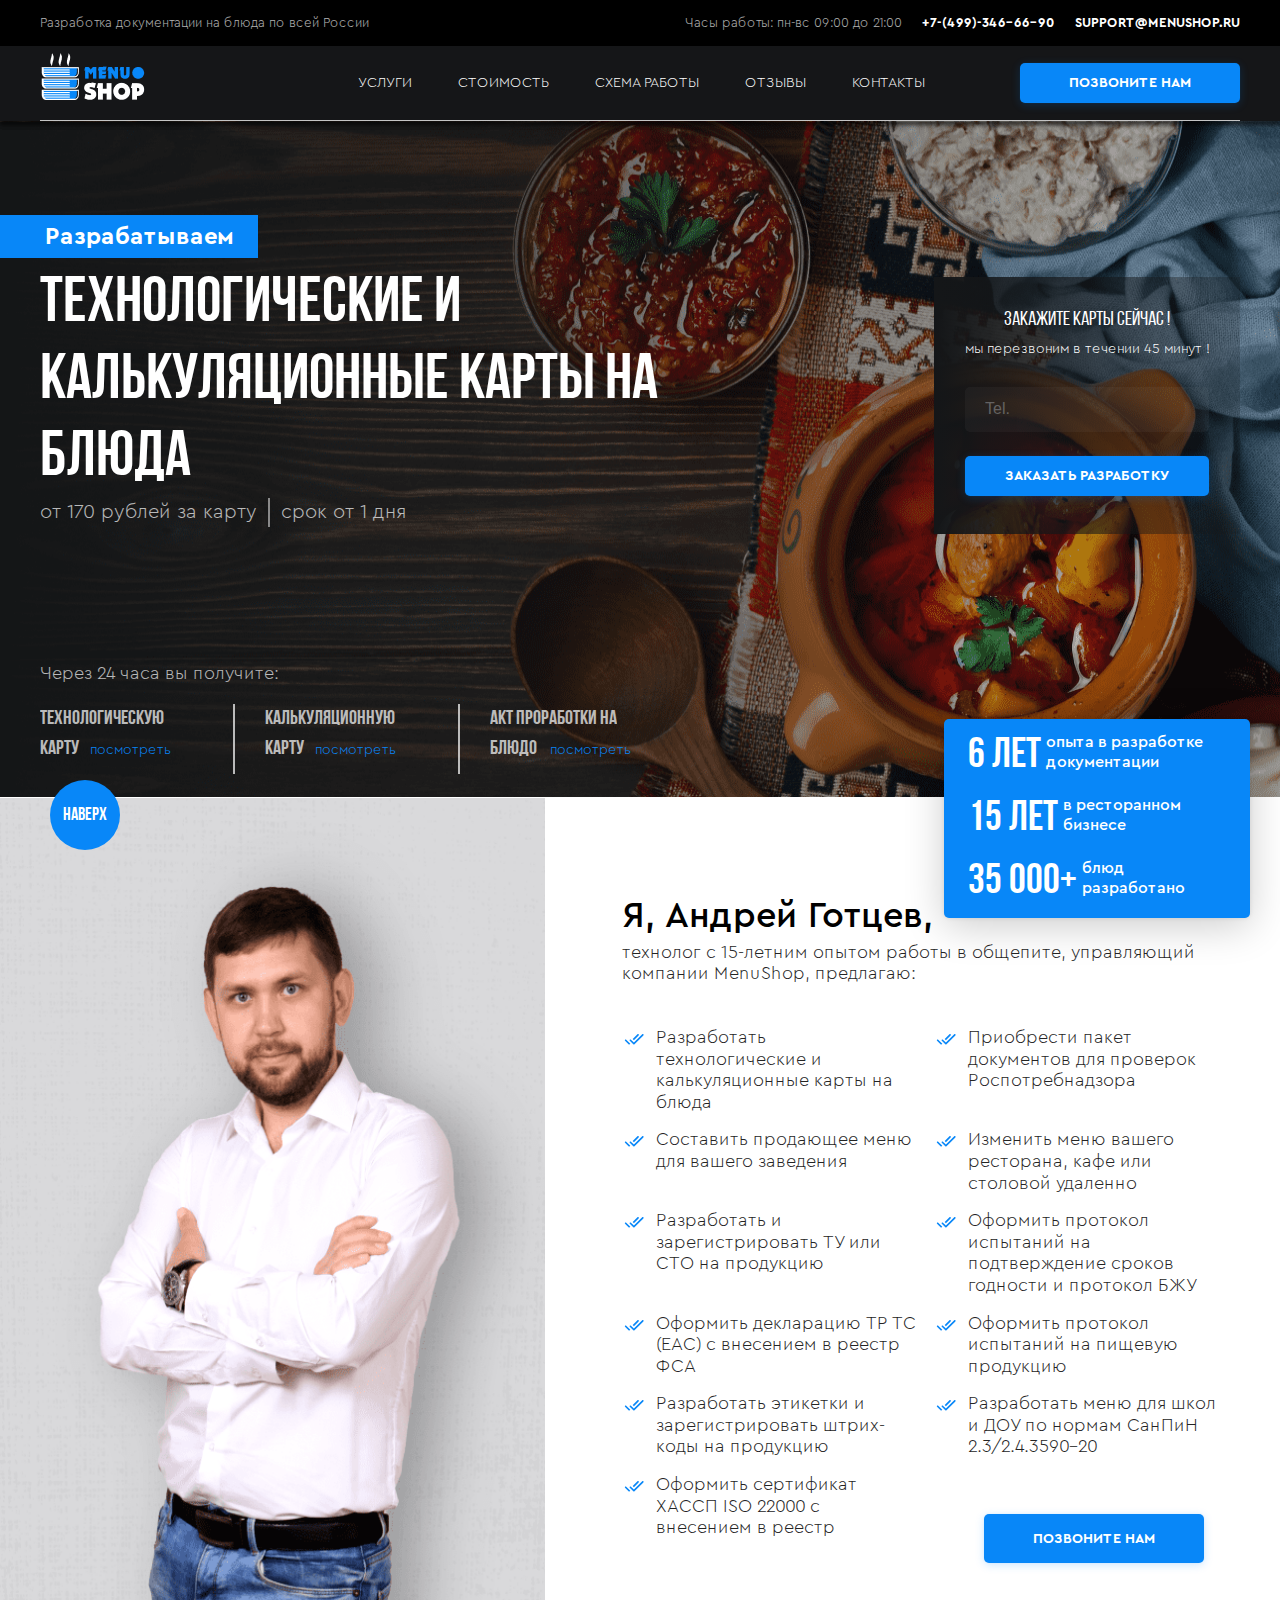
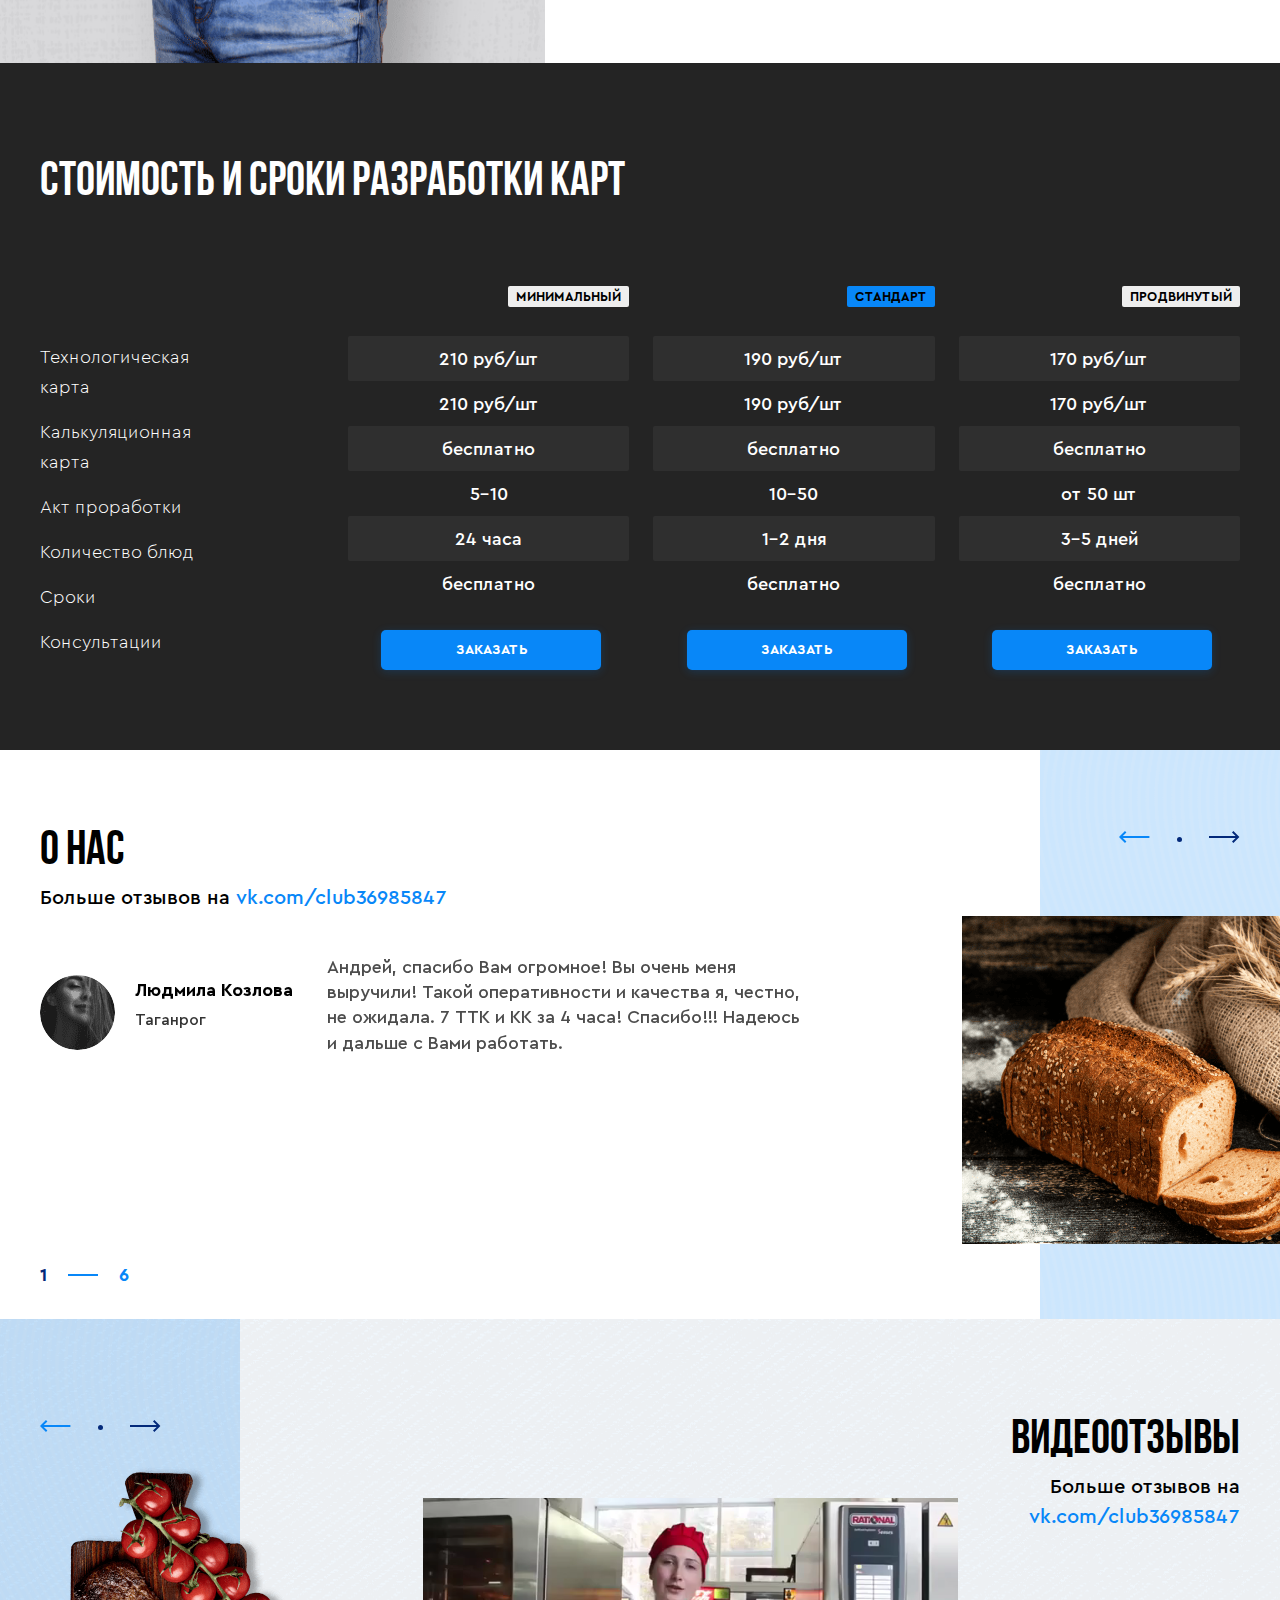
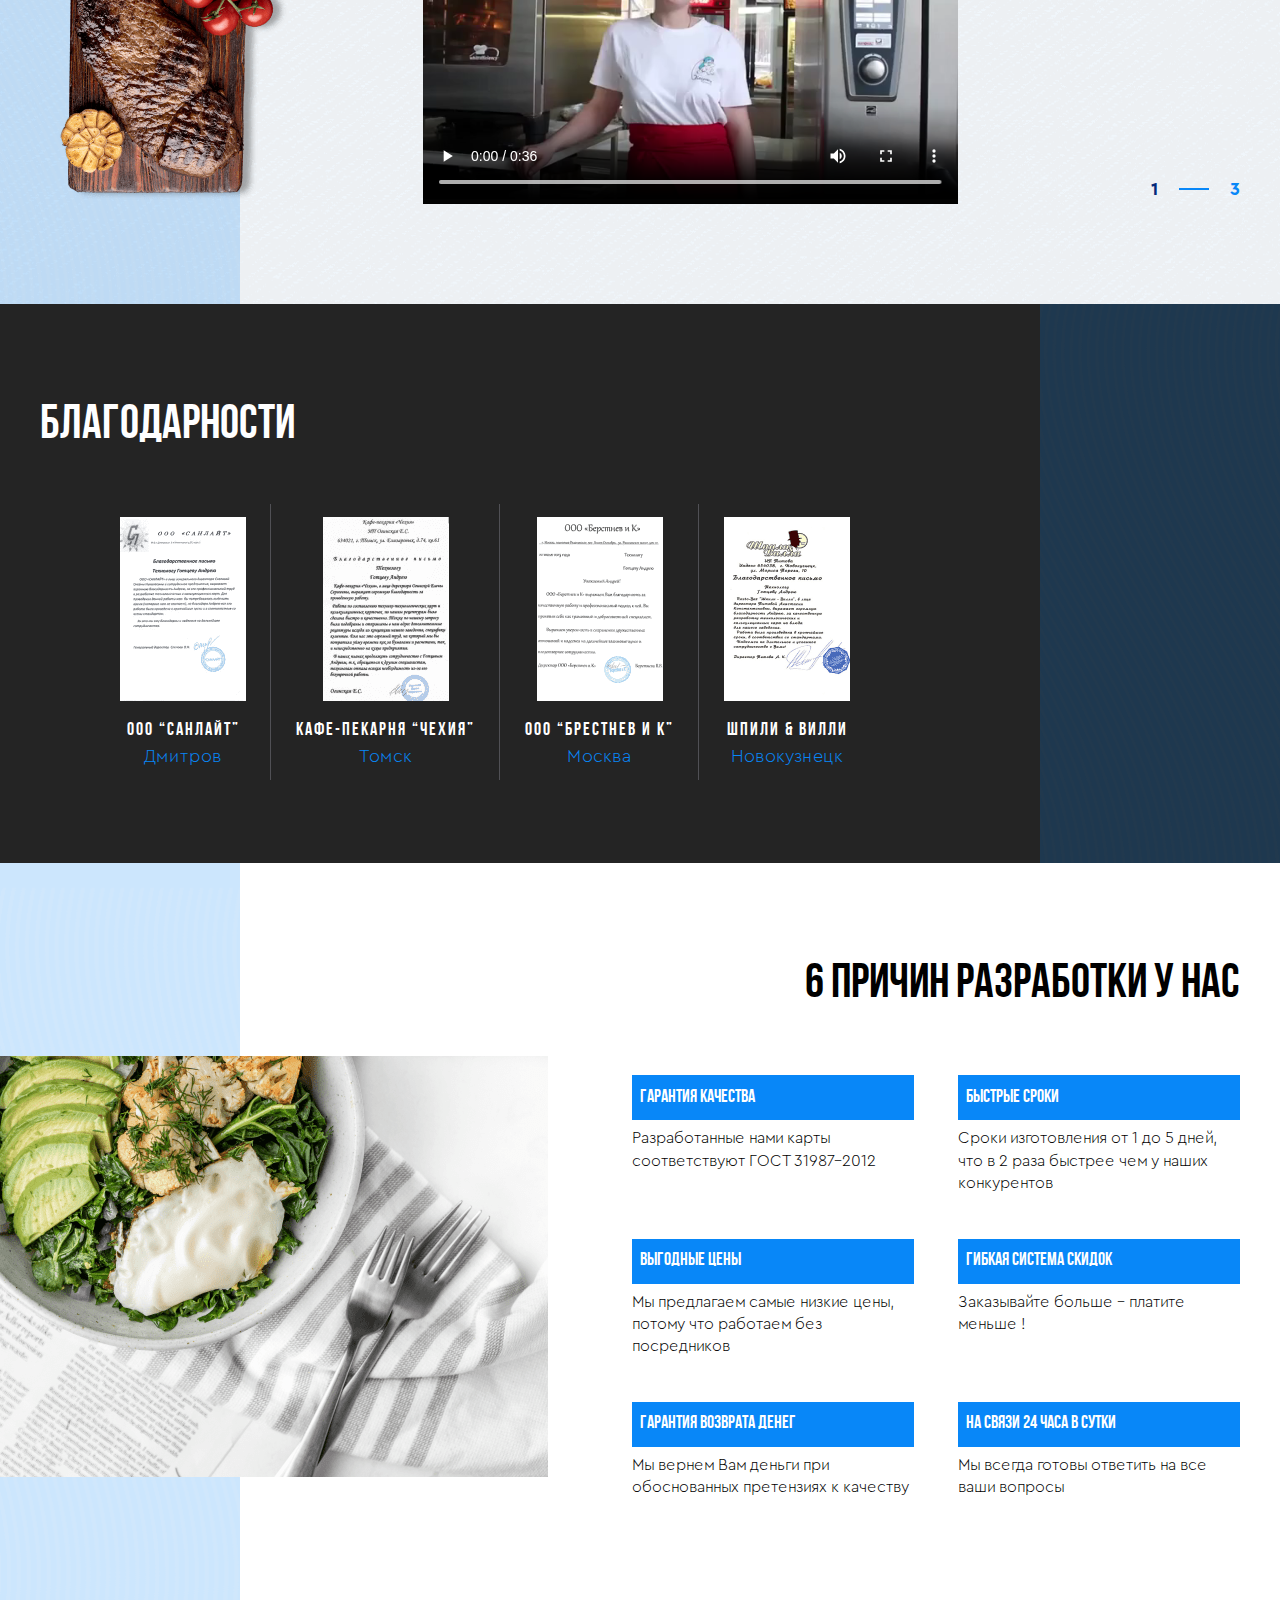
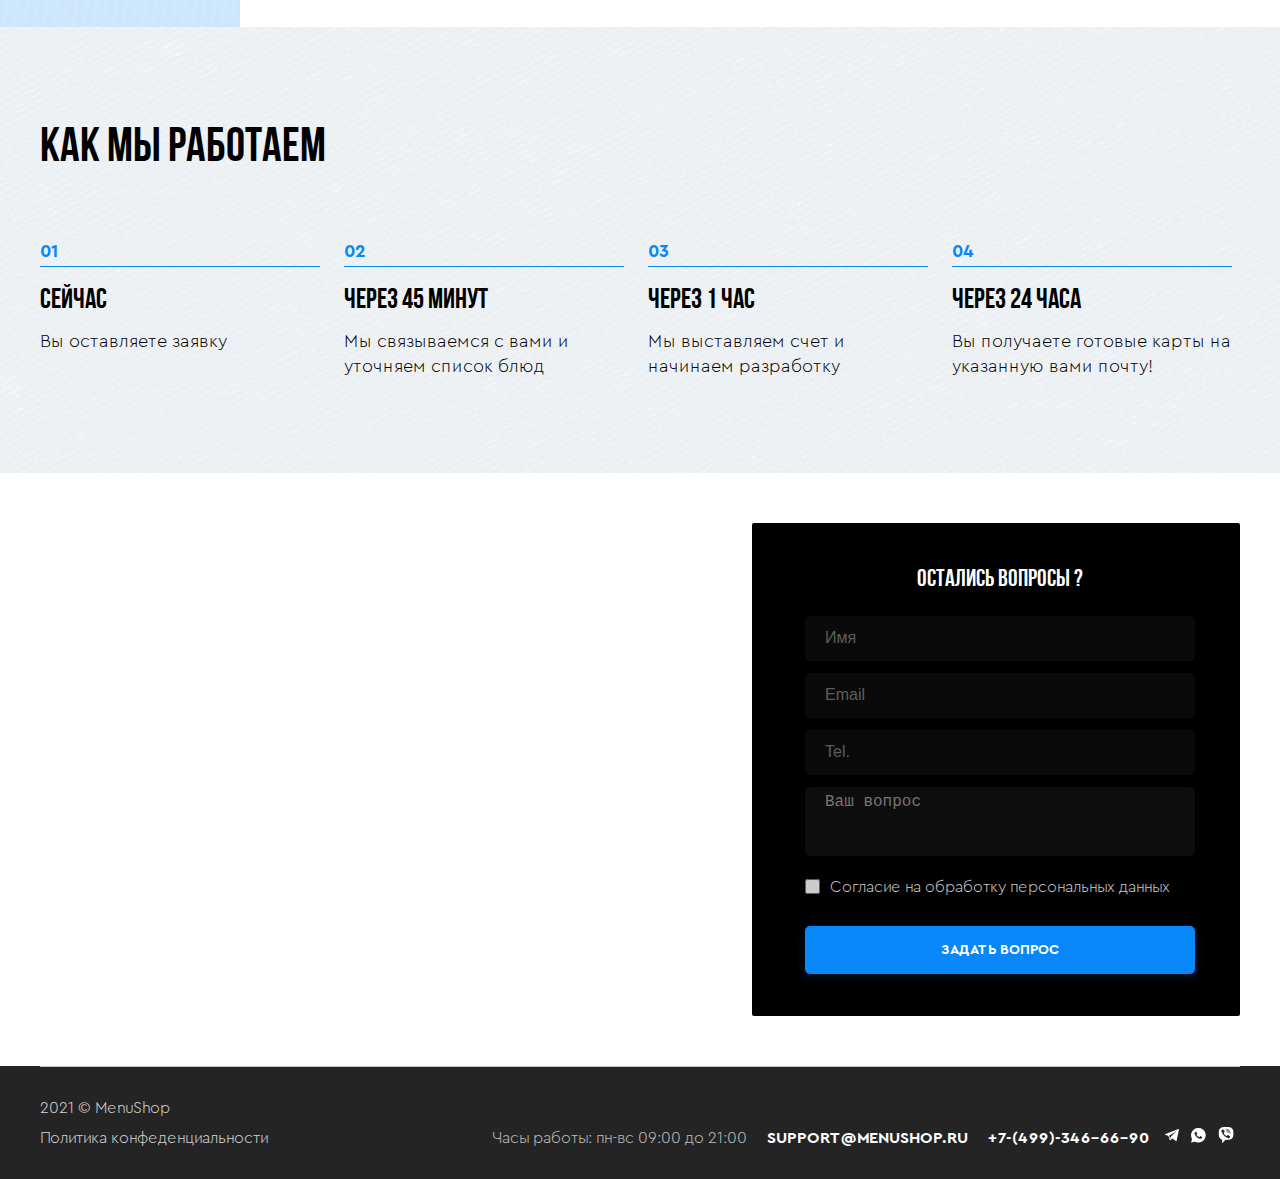
==== commit d52cf8bb: "test" ====
--- a/index.html
+++ b/index.html
@@ -113,8 +113,8 @@
       </div>
     </div>
     <section class="main">
-      <img class="absol desk" loading="lazy" src="img/1440/BG_main_banner_1.png" alt="">
-      <img class="absol desk_1" loading="lazy" src="img/1280/BG main banner.png" alt="">
+      <img class="absol desk" src="img/1440/BG_main_banner_1.png" alt="">
+      <img class="absol desk_1" src="img/1280/BG main banner.png" alt="">
       <img class="absol ipad" loading="lazy" src="img/1000/BG main banner.png" alt="">
       <img class="absol ipad_1" loading="lazy" src="img/768/BG main banner.png" alt="">
       <img class="absol mob" loading="lazy" src="img/410/BG main banner.png" alt="">
@@ -438,16 +438,16 @@
           <div class="slide"><!--
            <iframe class="actAsDiv" width="405" height="253" src="https://www.youtube.com/embed/48A3_96kIbA?autoplay=0&loop=0&showinfo=1&theme=dark&color=red&controls=1&modestbranding=0&start=1&fs=1&iv_load_policy=1&wmode=transparent&rel=1" frameborder="0" allowfullscreen></iframe>
             -->
-            <video id="video" preload="auto" loading="lazy" controls="">
-              <source src="img/videoplayback.mp4" type="video/mp4">
+            <video id="video" preload="auto" loading="lazy" controls="" preload="metadata">
+              <source src="img/videoplayback.mp4#t=0.5" type="video/mp4">
             </video>
             
           </div>
           <div class="slide"><!--
             <iframe class="actAsDiv" width="405" height="253" src="https://www.youtube.com/embed/Cw_WhTTFIEw?autoplay=0&loop=0&showinfo=1&theme=dark&color=red&controls=1&modestbranding=0&start=1&fs=1&iv_load_policy=1&wmode=transparent&rel=0" frameborder="0" allowfullscreen></iframe>
             -->
-            <video id="video" preload="auto" loading="lazy" controls="">
-              <source src="img/videoplayback_1.mp4" type="video/mp4">
+            <video id="video" preload="auto" loading="lazy" controls="" preload="metadata">
+              <source src="img/videoplayback_1.mp4#t=0.5" type="video/mp4">
             </video>
             
           </div>
@@ -455,8 +455,8 @@
             <iframe class="actAsDiv" width="405" height="253" src="https://www.youtube.com/embed/B_Lbcrbjhgg?autoplay=0&loop=0&showinfo=1&theme=dark&color=red&controls=1&modestbranding=0&start=1&fs=1&iv_load_policy=1&wmode=transparent&rel=0" frameborder="0" allowfullscreen></iframe>
             
             -->
-            <video id="video" preload="auto" loading="lazy" controls="">
-              <source src="img/Отзыв о разработке технологических карт от resto-bara _Шпили Вилли_.mp4" type="video/mp4">
+            <video id="video" preload="auto" loading="lazy" controls="" preload="metadata">
+              <source src="img/Отзыв о разработке технологических карт от resto-bara _Шпили Вилли_.mp4#t=0.5" type="video/mp4">
             </video>
             
           </div>
@@ -530,8 +530,8 @@
     </section>
     <section class="causes">
       <div class="causes-absol__block"></div>
-      <img class="absol desk" loading="lazy" src="img/1440/top-view-of-the-fresh-salad-with-a-fried-egg 1.png" alt="">
-      <img class="absol desk_1" loading="lazy" src="img/1280/top-view-of-the-fresh-salad-with-a-fried-egg 1.png" alt="">
+      <img class="absol desk" src="img/1440/top-view-of-the-fresh-salad-with-a-fried-egg 1.png" alt="">
+      <img class="absol desk_1" src="img/1280/top-view-of-the-fresh-salad-with-a-fried-egg 1.png" alt="">
       <img class="absol ipad" loading="lazy" src="img/1000/top-view-of-the-fresh-salad-with-a-fried-egg 1.png" alt="">
       <img class="absol ipad_1" loading="lazy" src="img/768/top-view-of-the-fresh-salad-with-a-fried-egg 1.png" alt="">
       <img class="absol mob" loading="lazy" src="img/410/top-view-of-the-fresh-salad-with-a-fried-egg 1.png" alt="">
--- a/css/style.css
+++ b/css/style.css
@@ -248,6 +248,9 @@
         -webkit-transform-origin: 0 0;
         transform-origin: 0 0;
     }
+    .people img{
+        max-width: 122px;
+    }
 }
 @media (max-width: 409px){
     .acknowledgments .acknowledgments-block{
@@ -272,9 +275,7 @@
         -webkit-transform-origin: 0 0;
         transform-origin: 0 0;
     }
-    .people img{
-        max-width: 122px;
-    }
+    
     .us .absol {
         position: absolute;
         right: 0;
@@ -294,6 +295,9 @@
     } 
 }
 @media (max-width: 375px) {
+    .dops-mobile span{
+        text-align: center;
+    }
     .g-recaptcha{
         margin: 0 auto;
         -ms-transform: scale(0.85);
